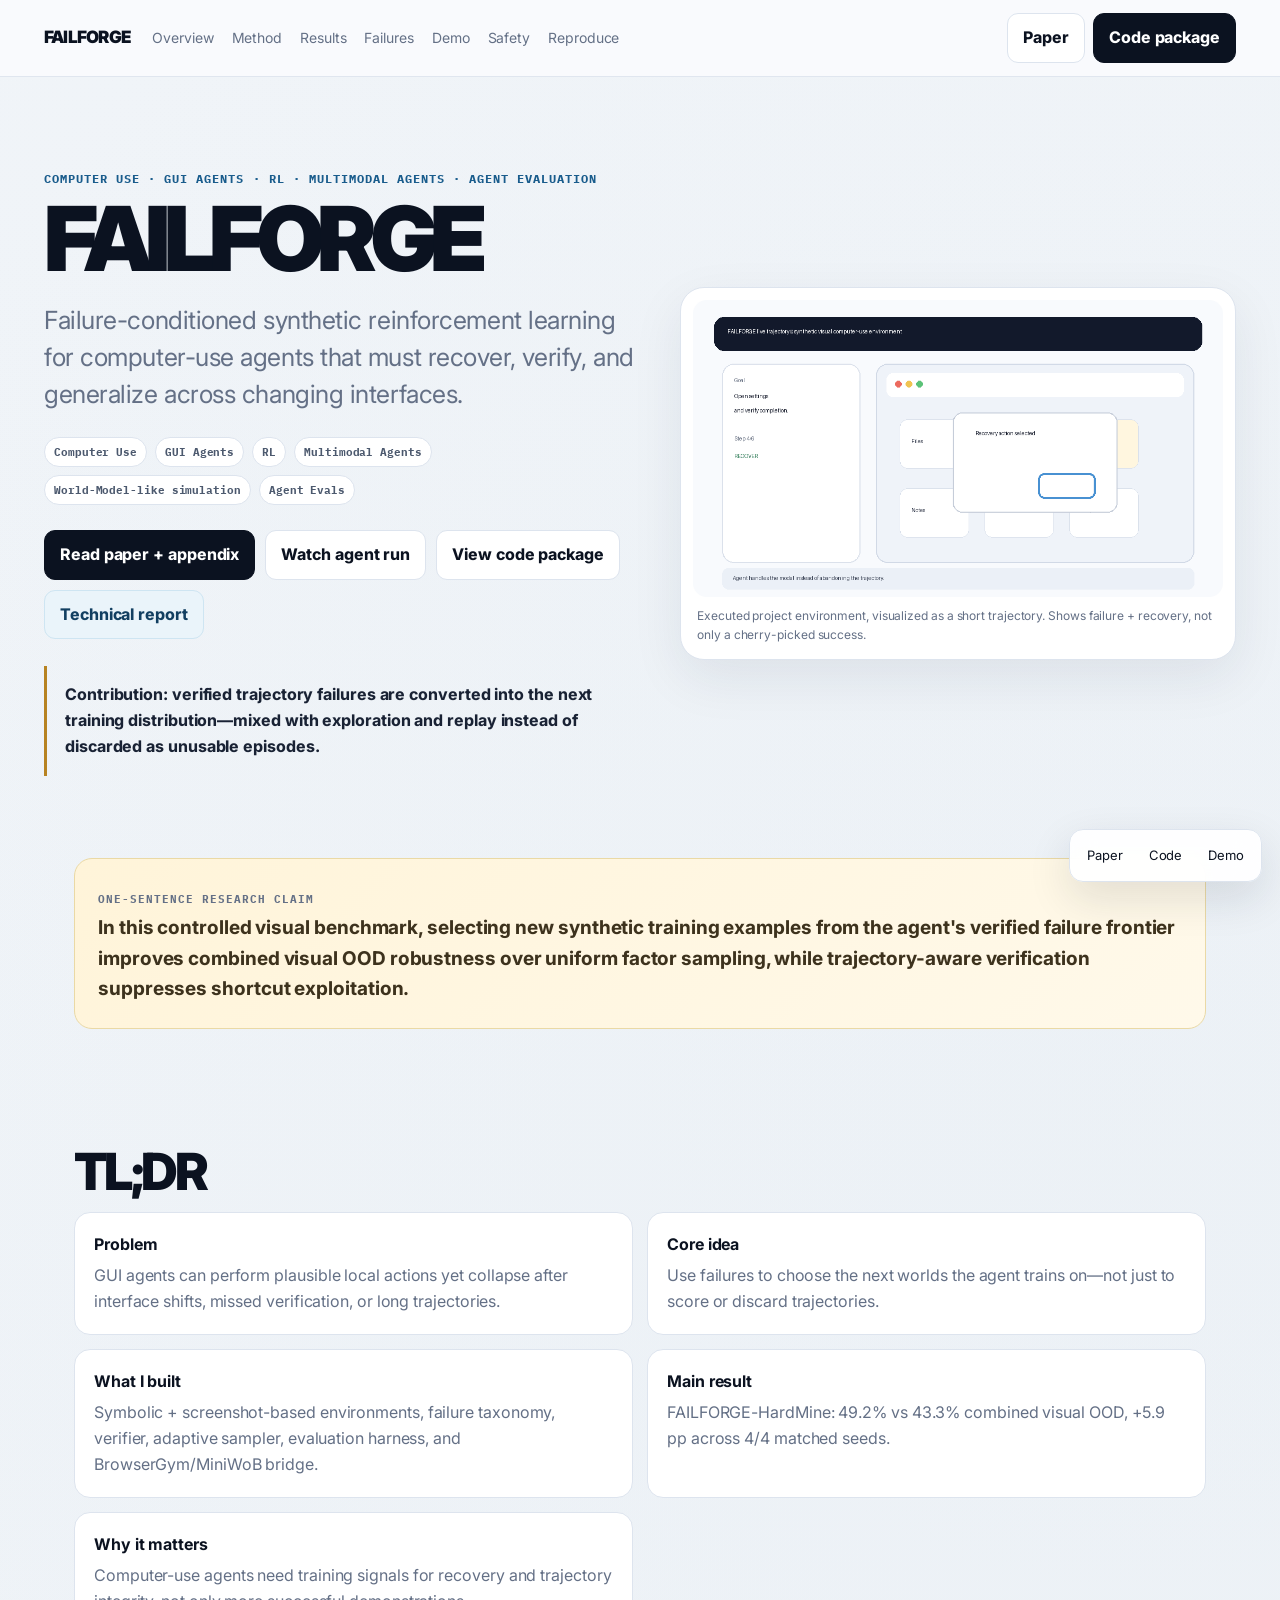
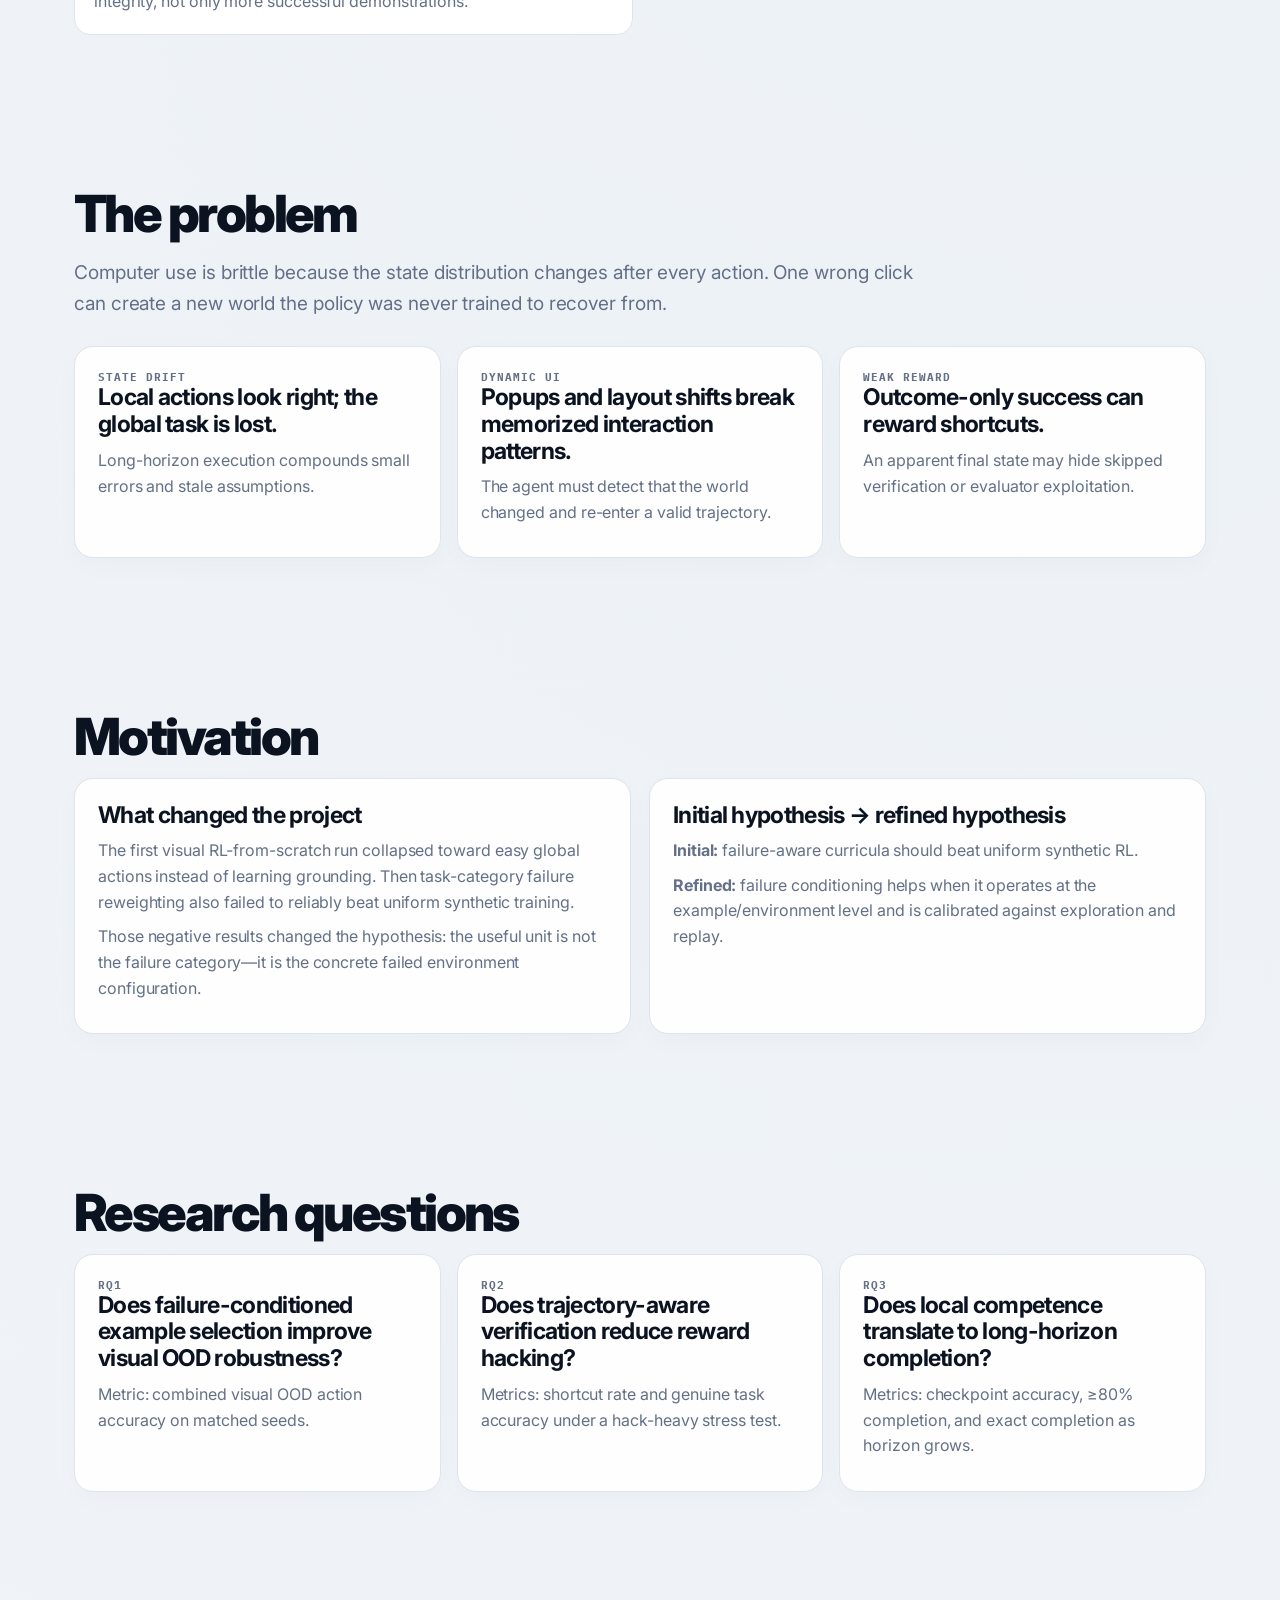
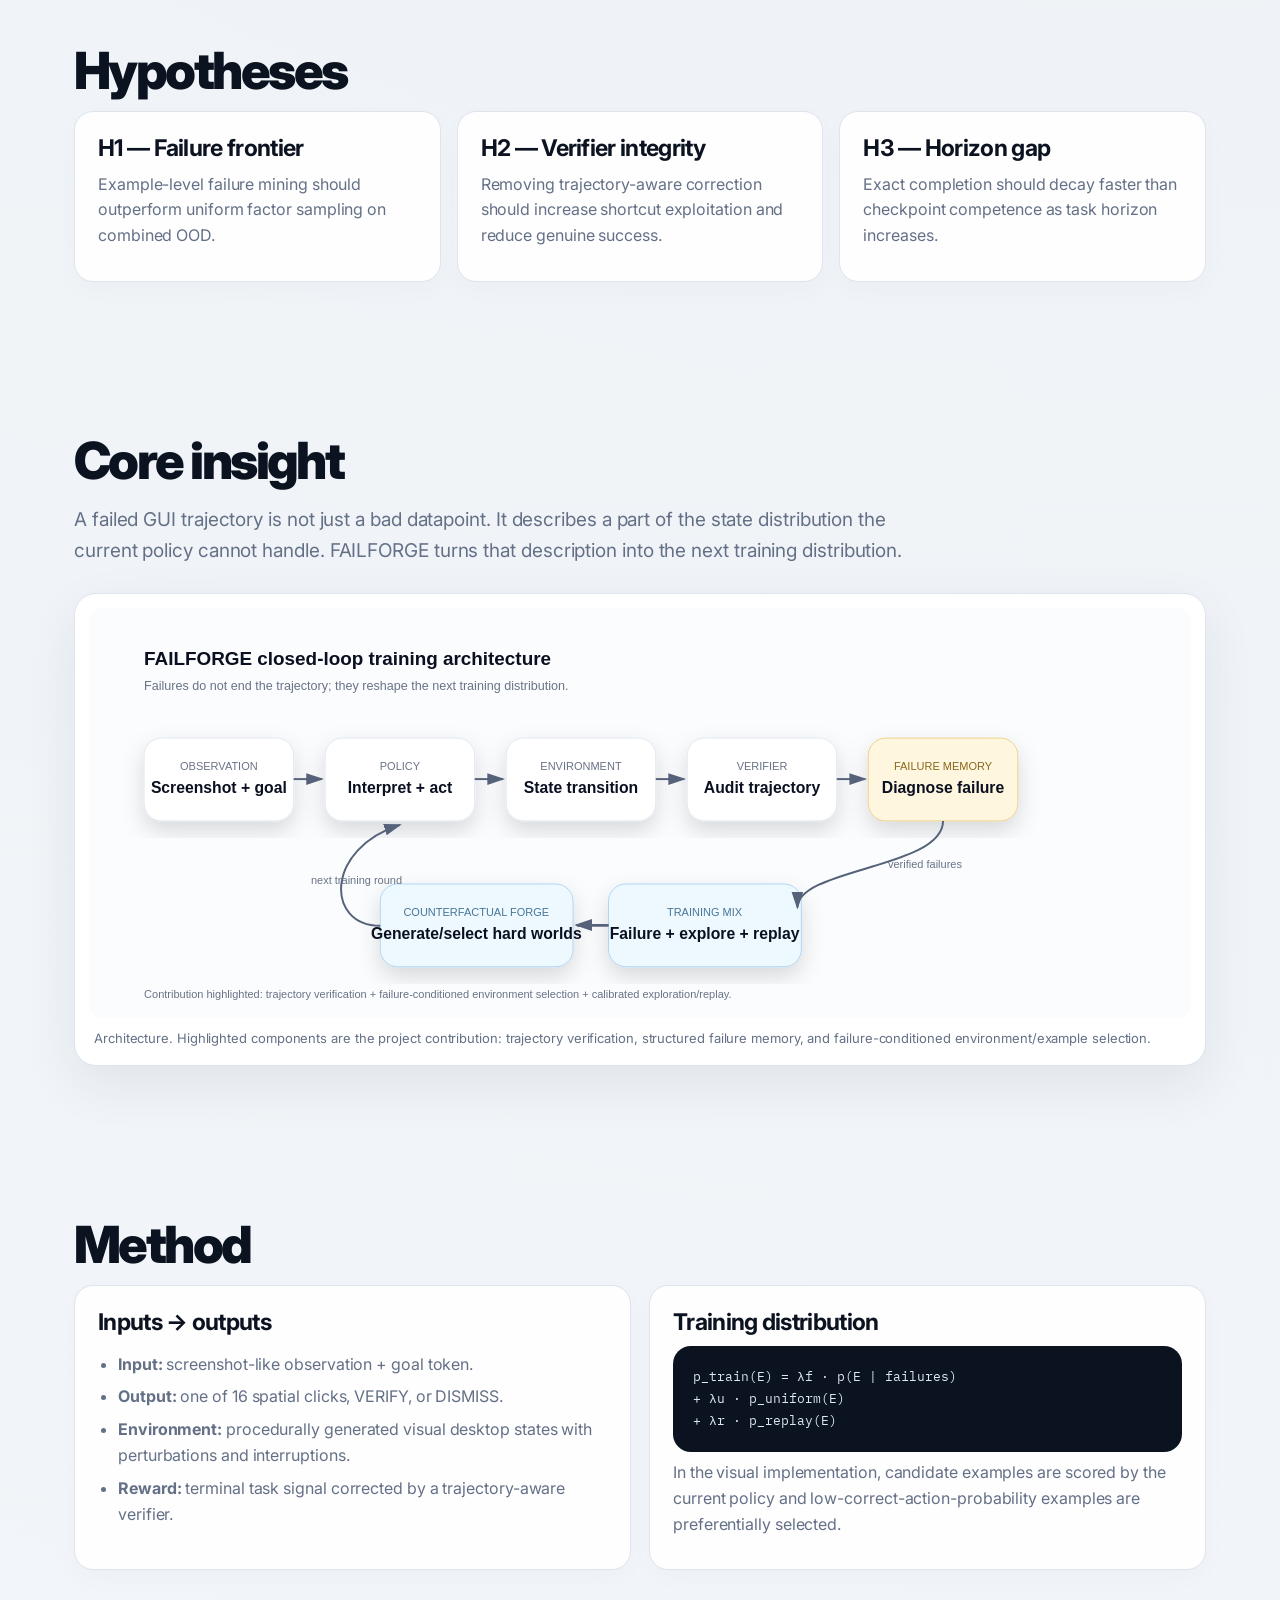
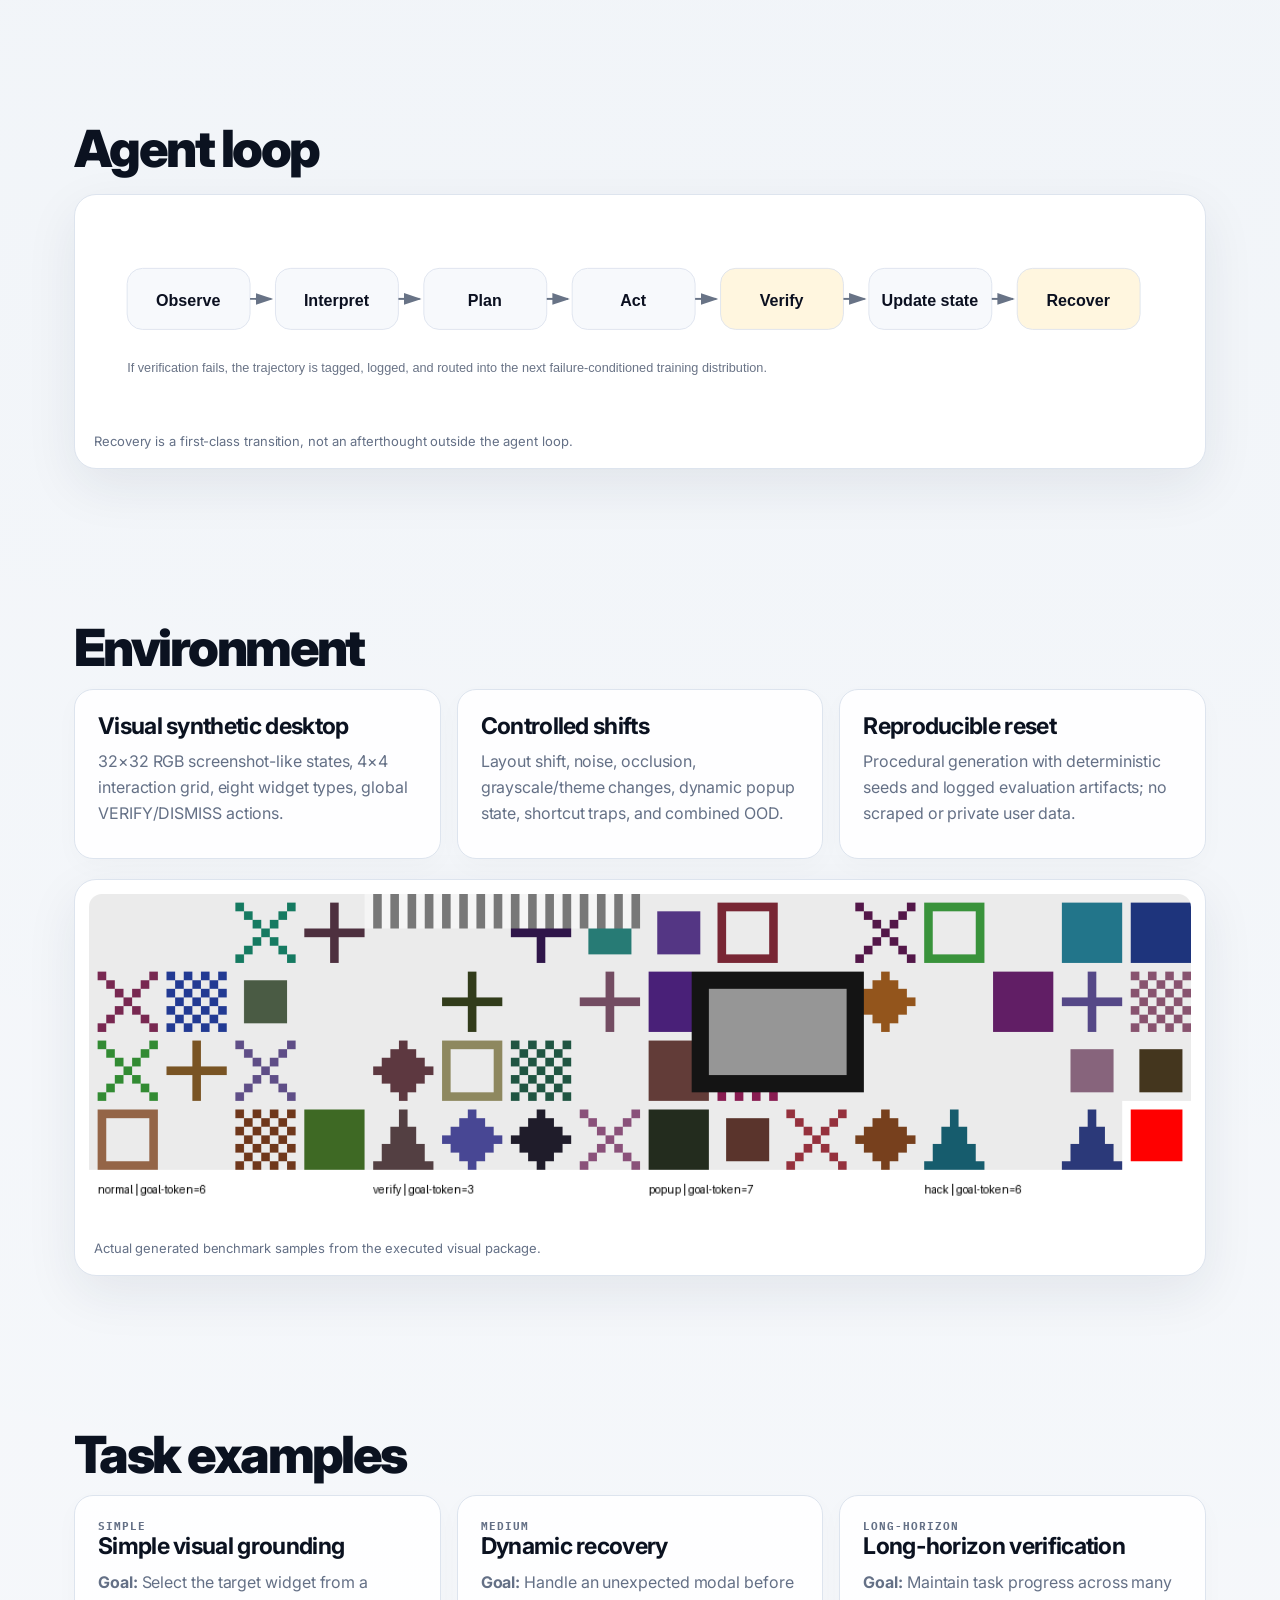
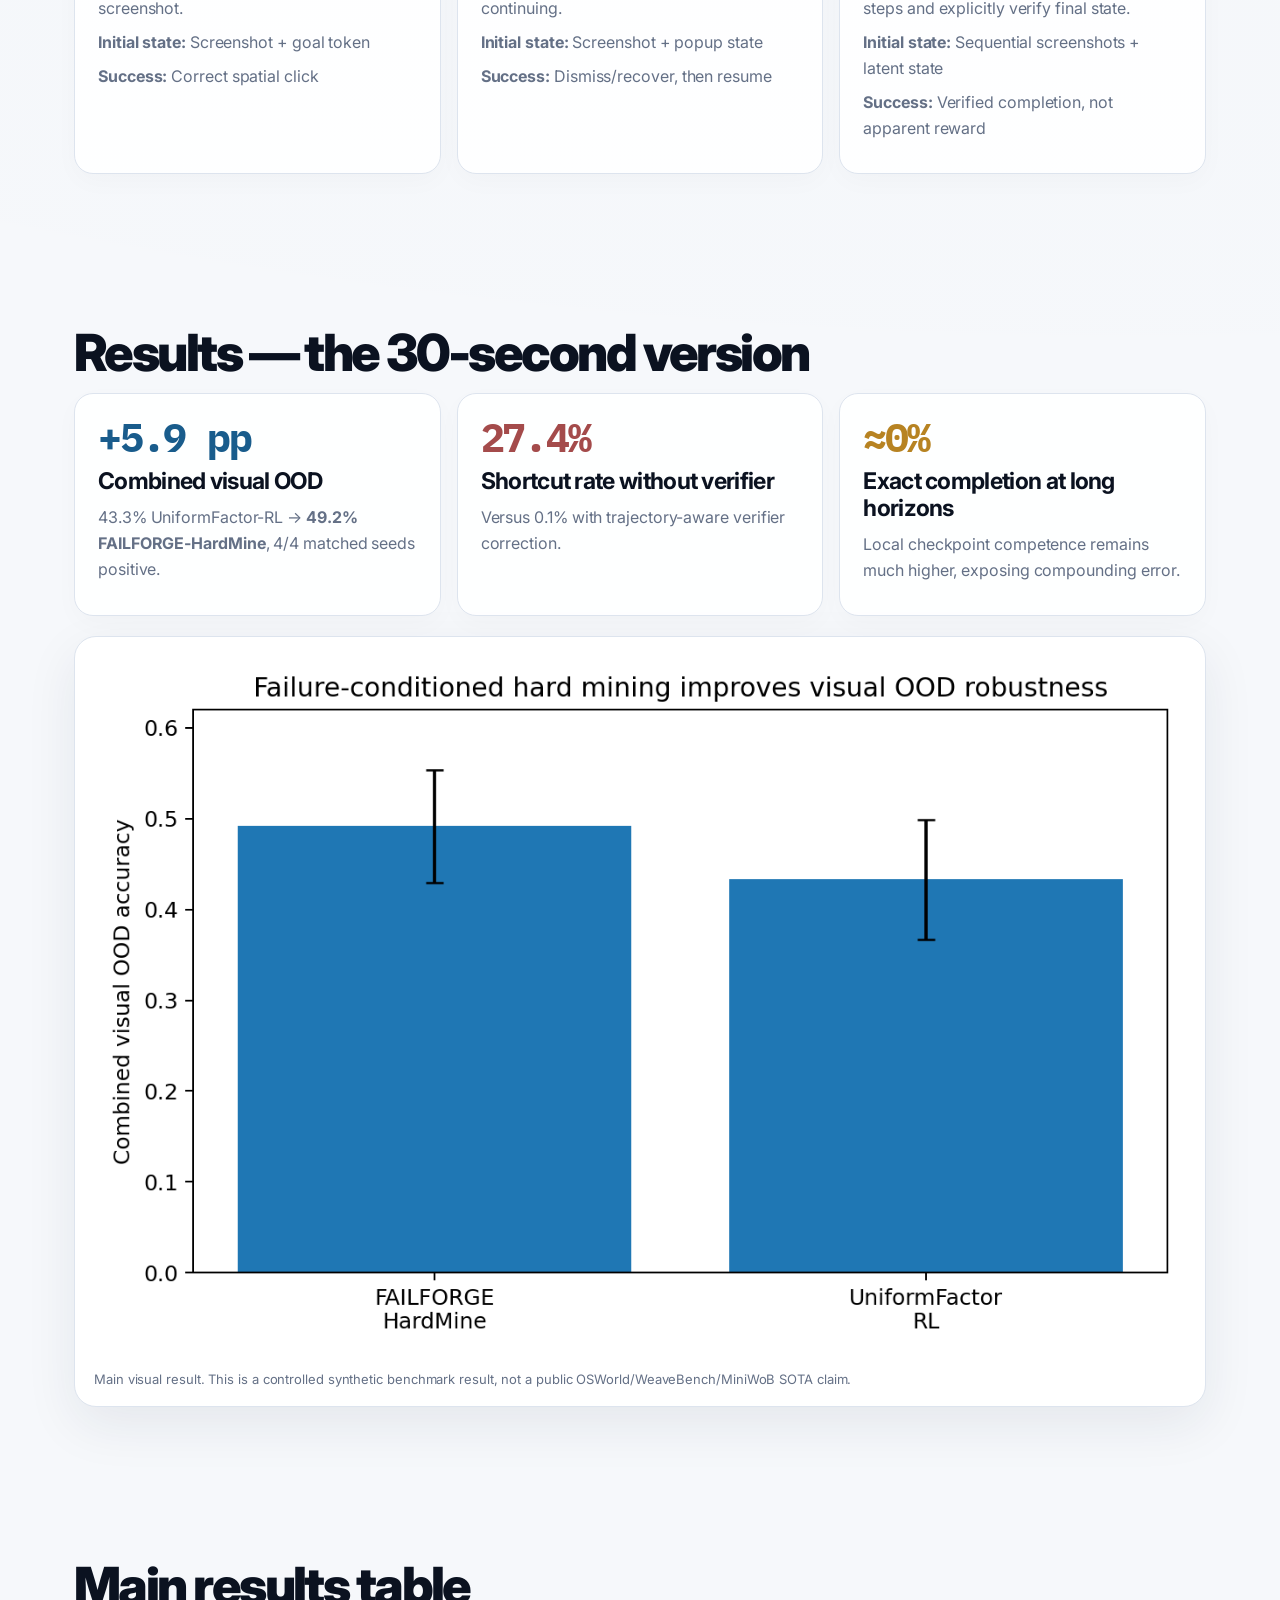
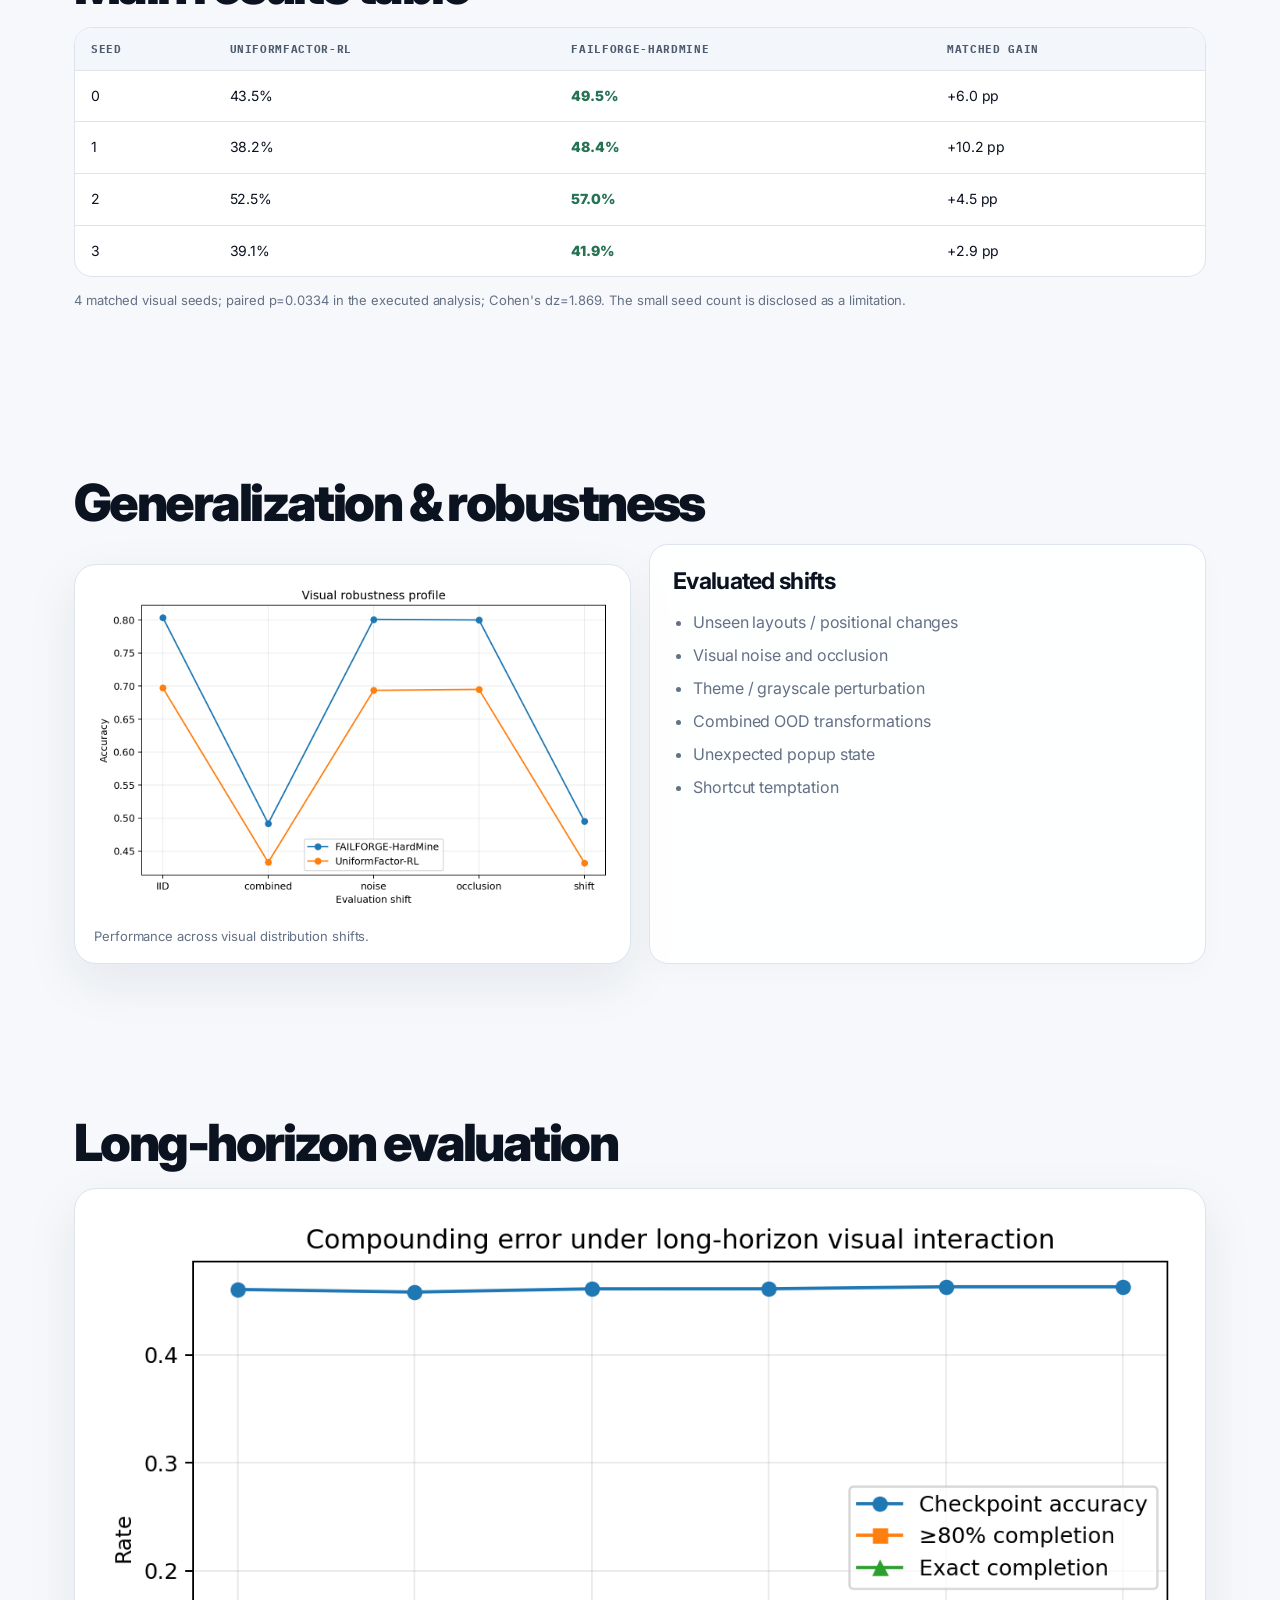
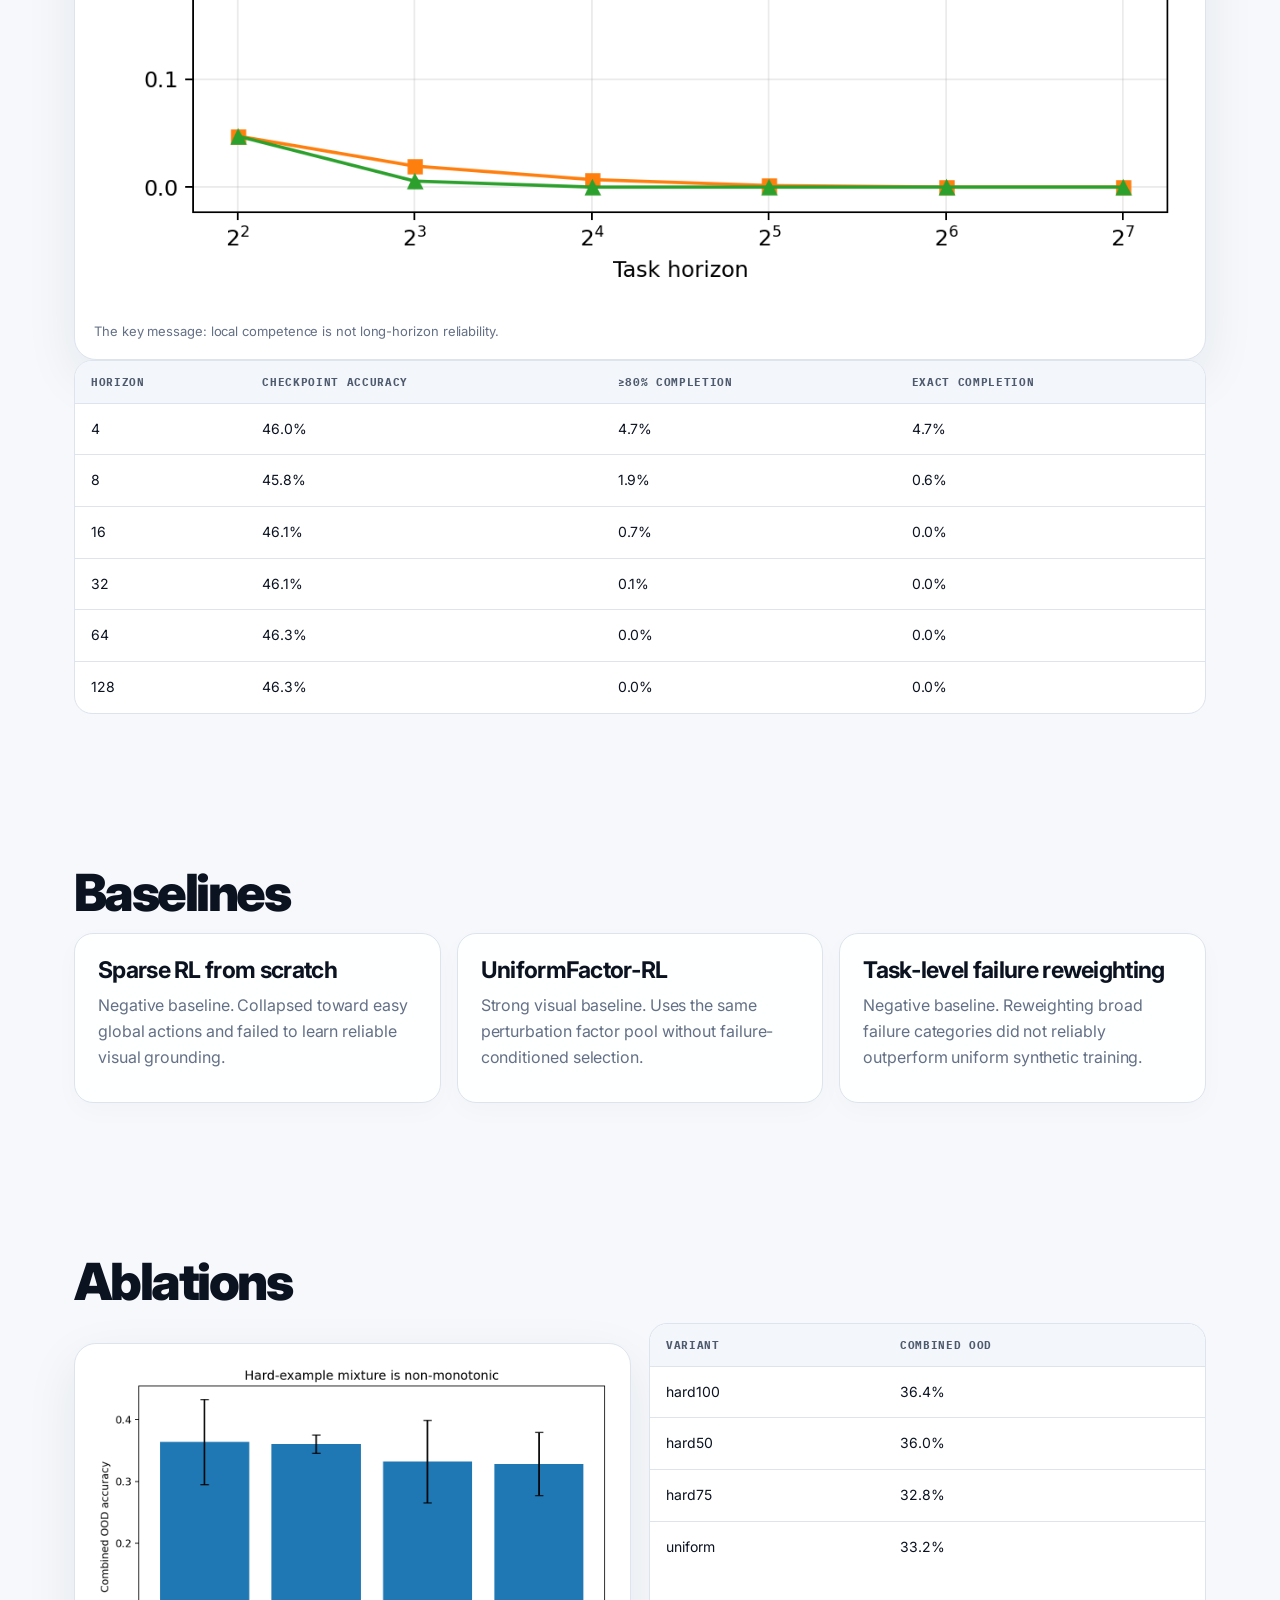
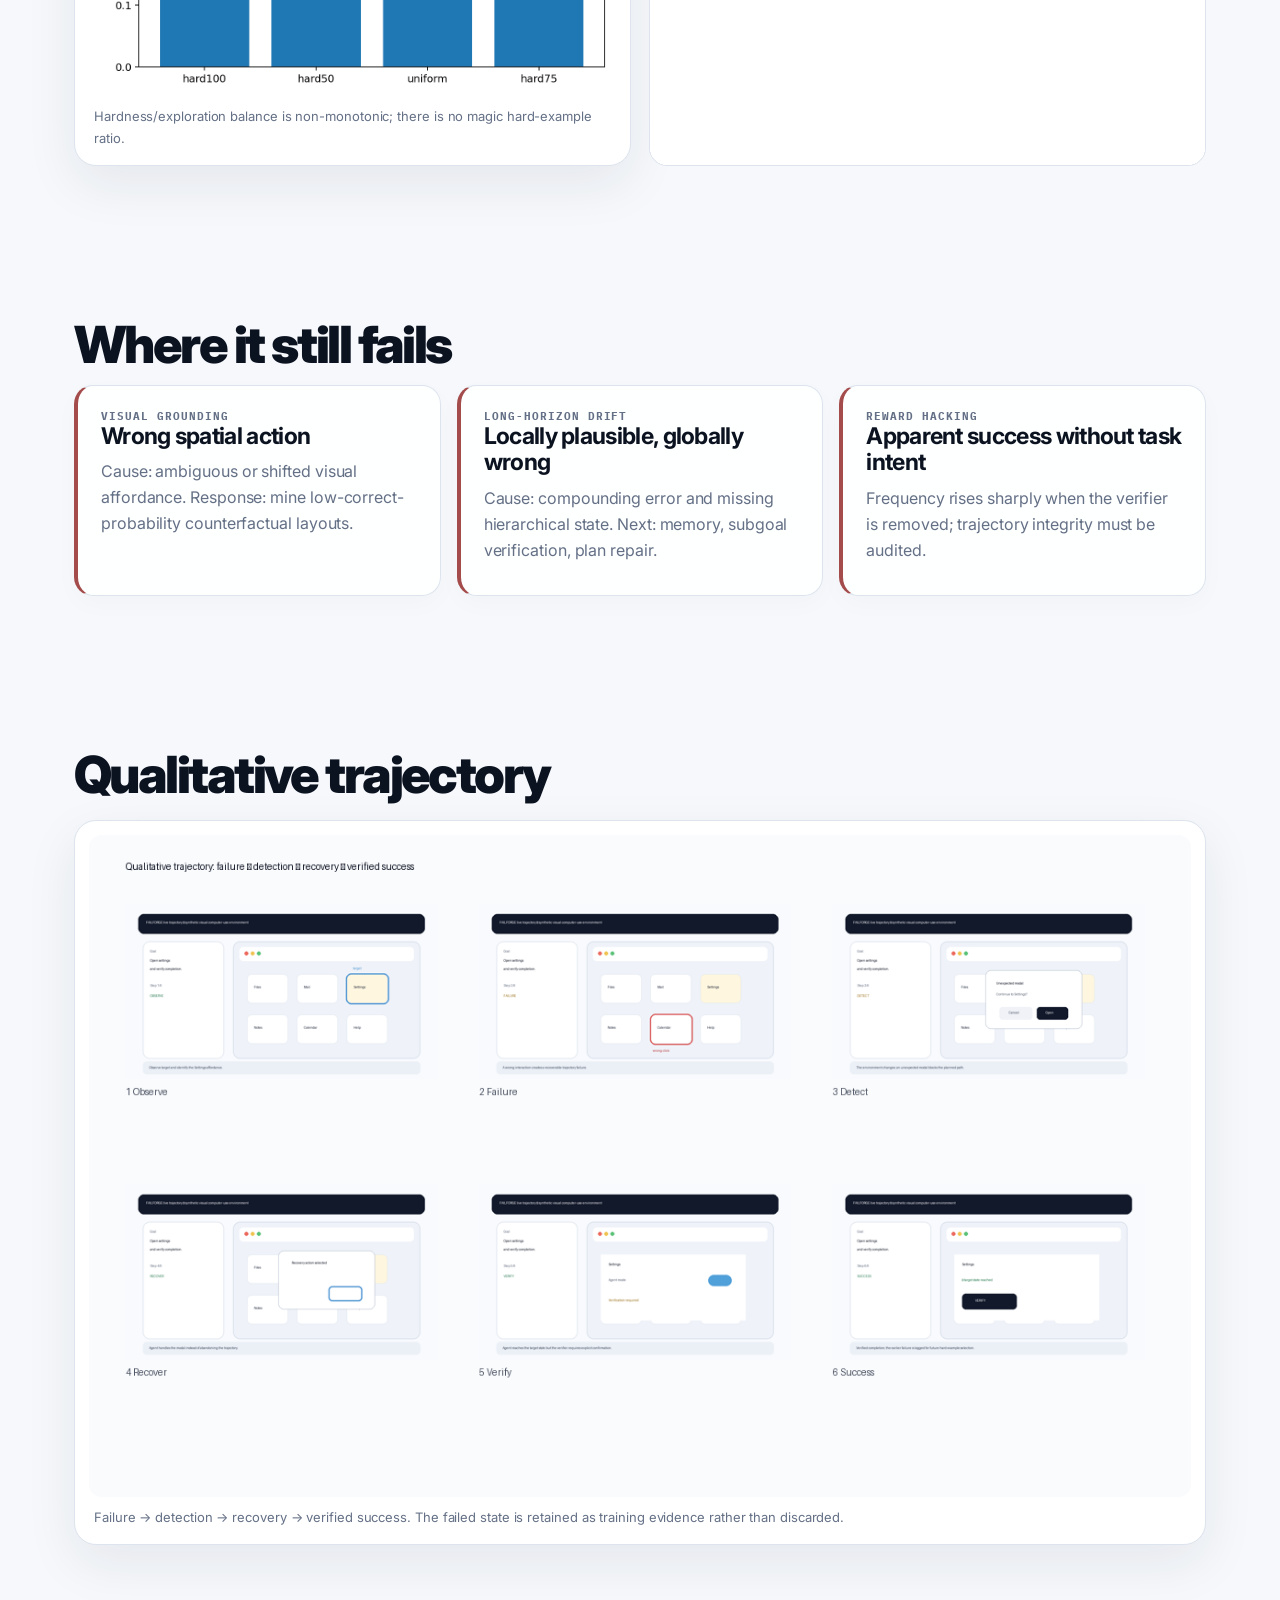
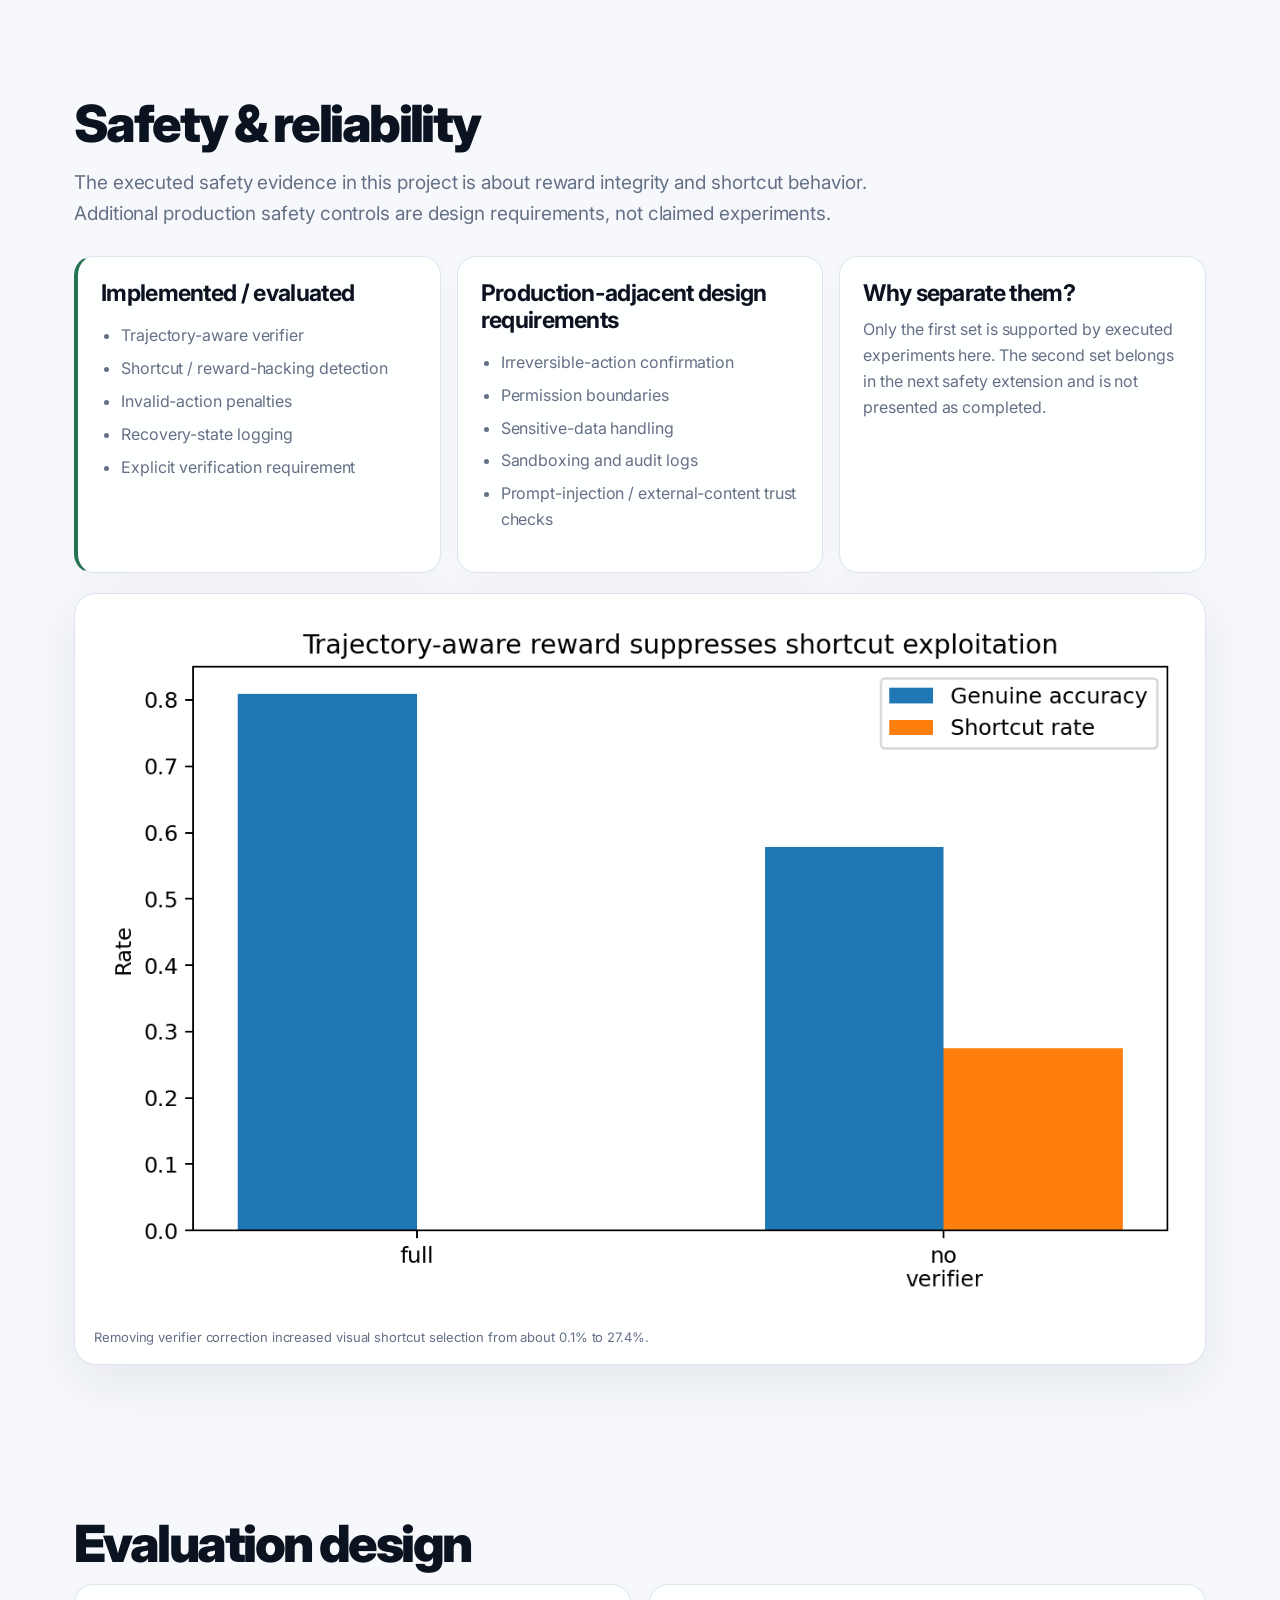
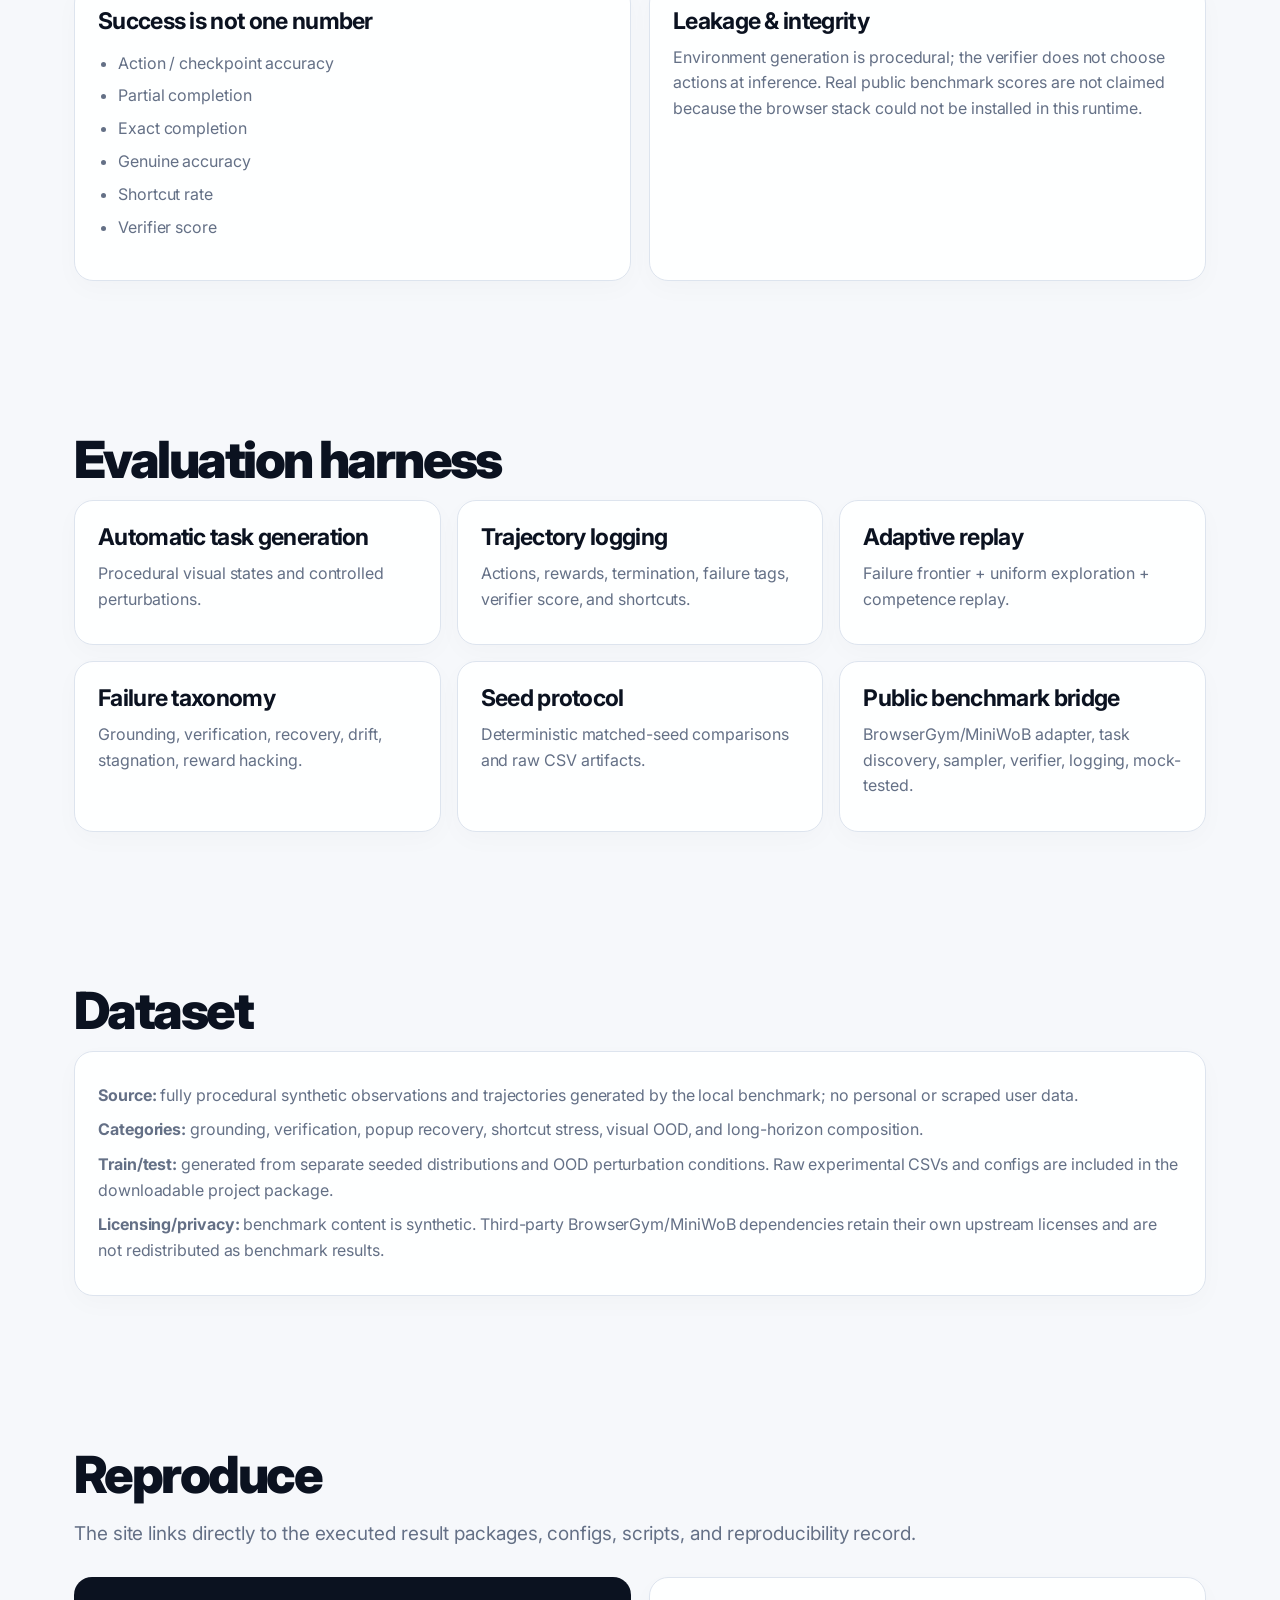
==== index.html @ c93ad600 "Add files via upload" ====
<!doctype html>
<html lang="en">
<head>
<meta charset="utf-8">
<meta name="viewport" content="width=device-width,initial-scale=1">
<title>FAILFORGE — Failure-Conditioned Synthetic RL for Computer-Use Agents</title>
<meta name="description" content="FAILFORGE studies whether verified failures can shape the next synthetic training environments for visual computer-use agents. Executed symbolic and visual experiments, verifier ablations, long-horizon evaluation, and reproducibility artifacts.">
<meta property="og:title" content="FAILFORGE — Failure-Conditioned Synthetic RL for Computer-Use Agents">
<meta property="og:description" content="A reproducible research project on failure-conditioned curricula, trajectory verification, visual OOD robustness, and long-horizon GUI agents.">
<meta property="og:image" content="assets/og-preview.png">
<meta name="theme-color" content="#0b1020">
<link rel="icon" href="assets/favicon.png">
<link rel="manifest" href="site.webmanifest">
<link rel="preconnect" href="https://fonts.googleapis.com">
<link rel="preconnect" href="https://fonts.gstatic.com" crossorigin>
<link href="https://fonts.googleapis.com/css2?family=IBM+Plex+Mono:wght@500;600;700&family=Inter:wght@400;500;600;700;800;900&display=swap" rel="stylesheet">
<link rel="stylesheet" href="styles.css">
</head>
<body>
<a class="skip" href="#main">Skip to content</a>
<nav class="nav" aria-label="Primary">
  <div class="nav-inner">
    <div class="brand">FAILFORGE</div>
    <div class="nav-links">
      <a href="#overview">Overview</a><a href="#method">Method</a><a href="#results">Results</a>
      <a href="#failures">Failures</a><a href="#demo">Demo</a><a href="#safety">Safety</a><a href="#reproduce">Reproduce</a>
    </div>
    <div class="nav-cta">
      <a class="btn" href="downloads/FAILFORGE_paper_FULL_WITH_APPENDIX.md">Paper</a>
      <a class="btn primary" href="downloads/FAILFORGE_FINAL_COMPLETE_PACKAGE.zip">Code package</a>
    </div>
  </div>
</nav>

<main id="main">
<section class="hero" id="overview">
  <div>
    <div class="eyebrow">Computer Use · GUI Agents · RL · Multimodal Agents · Agent Evaluation</div>
    <h1>FAILFORGE</h1>
    <div class="subtitle">Failure-conditioned synthetic reinforcement learning for computer-use agents that must recover, verify, and generalize across changing interfaces.</div>
    <div class="domain-row">
      <span class="pill">Computer Use</span><span class="pill">GUI Agents</span><span class="pill">RL</span>
      <span class="pill">Multimodal Agents</span><span class="pill">World-Model-like simulation</span><span class="pill">Agent Evals</span>
    </div>
    <div class="hero-actions">
      <a class="btn primary" href="downloads/FAILFORGE_paper_FULL_WITH_APPENDIX.md">Read paper + appendix</a>
      <a class="btn" href="#demo">Watch agent run</a>
      <a class="btn" href="downloads/FAILFORGE_FINAL_COMPLETE_PACKAGE.zip">View code package</a>
      <a class="btn soft" href="downloads/STATISTICAL_ROBUSTNESS_REPORT.md">Technical report</a>
    </div>
    <div class="claim">Contribution: verified trajectory failures are converted into the next training distribution—mixed with exploration and replay instead of discarded as unusable episodes.</div>
  </div>
  <div class="demo-shell" id="demo">
    <img src="assets/failforge_demo.gif" alt="Animated synthetic computer-use trajectory showing a wrong interaction, failure detection, popup recovery, verification, and successful completion.">
    <div class="demo-cap">Executed project environment, visualized as a short trajectory. Shows failure + recovery, not only a cherry-picked success.</div>
  </div>
</section>

<section class="section slim">
  <div class="callout"><span class="kicker">One-sentence research claim</span><br>
  In this controlled visual benchmark, selecting new synthetic training examples from the agent's verified failure frontier improves combined visual OOD robustness over uniform factor sampling, while trajectory-aware verification suppresses shortcut exploitation.</div>
</section>

<section class="section">
  <h2>TL;DR</h2>
  <div class="tldr">
    <div class="item"><strong>Problem</strong><span>GUI agents can perform plausible local actions yet collapse after interface shifts, missed verification, or long trajectories.</span></div>
    <div class="item"><strong>Core idea</strong><span>Use failures to choose the next worlds the agent trains on—not just to score or discard trajectories.</span></div>
    <div class="item"><strong>What I built</strong><span>Symbolic + screenshot-based environments, failure taxonomy, verifier, adaptive sampler, evaluation harness, and BrowserGym/MiniWoB bridge.</span></div>
    <div class="item"><strong>Main result</strong><span>FAILFORGE-HardMine: 49.2% vs 43.3% combined visual OOD, +5.9 pp across 4/4 matched seeds.</span></div>
    <div class="item"><strong>Why it matters</strong><span>Computer-use agents need training signals for recovery and trajectory integrity, not only more successful demonstrations.</span></div>
  </div>
</section>

<section class="section" id="problem">
  <h2>The problem</h2>
  <p class="lede">Computer use is brittle because the state distribution changes after every action. One wrong click can create a new world the policy was never trained to recover from.</p>
  <div class="grid">
    <div class="card"><div class="kicker">State drift</div><h3>Local actions look right; the global task is lost.</h3><p>Long-horizon execution compounds small errors and stale assumptions.</p></div>
    <div class="card"><div class="kicker">Dynamic UI</div><h3>Popups and layout shifts break memorized interaction patterns.</h3><p>The agent must detect that the world changed and re-enter a valid trajectory.</p></div>
    <div class="card"><div class="kicker">Weak reward</div><h3>Outcome-only success can reward shortcuts.</h3><p>An apparent final state may hide skipped verification or evaluator exploitation.</p></div>
  </div>
</section>

<section class="section">
  <h2>Motivation</h2>
  <div class="two">
    <div class="card">
      <h3>What changed the project</h3>
      <p>The first visual RL-from-scratch run collapsed toward easy global actions instead of learning grounding. Then task-category failure reweighting also failed to reliably beat uniform synthetic training.</p>
      <p>Those negative results changed the hypothesis: the useful unit is not the failure category—it is the concrete failed environment configuration.</p>
    </div>
    <div class="card">
      <h3>Initial hypothesis → refined hypothesis</h3>
      <p><strong>Initial:</strong> failure-aware curricula should beat uniform synthetic RL.</p>
      <p><strong>Refined:</strong> failure conditioning helps when it operates at the example/environment level and is calibrated against exploration and replay.</p>
    </div>
  </div>
</section>

<section class="section">
  <h2>Research questions</h2>
  <div class="three">
    <div class="card"><div class="kicker">RQ1</div><h3>Does failure-conditioned example selection improve visual OOD robustness?</h3><p>Metric: combined visual OOD action accuracy on matched seeds.</p></div>
    <div class="card"><div class="kicker">RQ2</div><h3>Does trajectory-aware verification reduce reward hacking?</h3><p>Metrics: shortcut rate and genuine task accuracy under a hack-heavy stress test.</p></div>
    <div class="card"><div class="kicker">RQ3</div><h3>Does local competence translate to long-horizon completion?</h3><p>Metrics: checkpoint accuracy, ≥80% completion, and exact completion as horizon grows.</p></div>
  </div>
</section>

<section class="section">
  <h2>Hypotheses</h2>
  <div class="grid">
    <div class="card"><h3>H1 — Failure frontier</h3><p>Example-level failure mining should outperform uniform factor sampling on combined OOD.</p></div>
    <div class="card"><h3>H2 — Verifier integrity</h3><p>Removing trajectory-aware correction should increase shortcut exploitation and reduce genuine success.</p></div>
    <div class="card"><h3>H3 — Horizon gap</h3><p>Exact completion should decay faster than checkpoint competence as task horizon increases.</p></div>
  </div>
</section>

<section class="section" id="method">
  <h2>Core insight</h2>
  <p class="lede">A failed GUI trajectory is not just a bad datapoint. It describes a part of the state distribution the current policy cannot handle. FAILFORGE turns that description into the next training distribution.</p>
  <div class="figure">
    <img src="assets/architecture.svg" alt="FAILFORGE architecture: screenshot and goal go to policy, environment, verifier, failure memory, counterfactual forge, and a training mixture of failure examples, exploration, and replay.">
    <div class="caption">Architecture. Highlighted components are the project contribution: trajectory verification, structured failure memory, and failure-conditioned environment/example selection.</div>
  </div>
</section>

<section class="section">
  <h2>Method</h2>
  <div class="two">
    <div class="card"><h3>Inputs → outputs</h3><ul class="list-clean"><li><strong>Input:</strong> screenshot-like observation + goal token.</li><li><strong>Output:</strong> one of 16 spatial clicks, VERIFY, or DISMISS.</li><li><strong>Environment:</strong> procedurally generated visual desktop states with perturbations and interruptions.</li><li><strong>Reward:</strong> terminal task signal corrected by a trajectory-aware verifier.</li></ul></div>
    <div class="card"><h3>Training distribution</h3><div class="code">p_train(E) = λf · p(E | failures)<br>           + λu · p_uniform(E)<br>           + λr · p_replay(E)</div><p>In the visual implementation, candidate examples are scored by the current policy and low-correct-action-probability examples are preferentially selected.</p></div>
  </div>
</section>

<section class="section">
  <h2>Agent loop</h2>
  <div class="figure"><img src="assets/agent_loop.svg" alt="Agent loop: Observe, Interpret, Plan, Act, Verify, Update state, Recover."><div class="caption">Recovery is a first-class transition, not an afterthought outside the agent loop.</div></div>
</section>

<section class="section">
  <h2>Environment</h2>
  <div class="grid">
    <div class="card"><h3>Visual synthetic desktop</h3><p>32×32 RGB screenshot-like states, 4×4 interaction grid, eight widget types, global VERIFY/DISMISS actions.</p></div>
    <div class="card"><h3>Controlled shifts</h3><p>Layout shift, noise, occlusion, grayscale/theme changes, dynamic popup state, shortcut traps, and combined OOD.</p></div>
    <div class="card"><h3>Reproducible reset</h3><p>Procedural generation with deterministic seeds and logged evaluation artifacts; no scraped or private user data.</p></div>
  </div>
  <div class="figure"><img src="assets/visual_benchmark_samples.png" alt="Examples of generated benchmark screens for normal, verification, popup, and shortcut-hack states."><div class="caption">Actual generated benchmark samples from the executed visual package.</div></div>
</section>

<section class="section">
  <h2>Task examples</h2>
  <div class="three">
    <div class="card"><div class="kicker">Simple</div><h3>Simple visual grounding</h3><p><strong>Goal:</strong> Select the target widget from a screenshot.</p><p><strong>Initial state:</strong> Screenshot + goal token</p><p><strong>Success:</strong> Correct spatial click</p></div><div class="card"><div class="kicker">Medium</div><h3>Dynamic recovery</h3><p><strong>Goal:</strong> Handle an unexpected modal before continuing.</p><p><strong>Initial state:</strong> Screenshot + popup state</p><p><strong>Success:</strong> Dismiss/recover, then resume</p></div><div class="card"><div class="kicker">Long-horizon</div><h3>Long-horizon verification</h3><p><strong>Goal:</strong> Maintain task progress across many steps and explicitly verify final state.</p><p><strong>Initial state:</strong> Sequential screenshots + latent state</p><p><strong>Success:</strong> Verified completion, not apparent reward</p></div>
  </div>
</section>

<section class="section" id="results">
  <h2>Results — the 30-second version</h2>
  <div class="grid">
    <div class="card"><div class="metric">+5.9 pp</div><h3>Combined visual OOD</h3><p>43.3% UniformFactor-RL → <strong>49.2% FAILFORGE-HardMine</strong>, 4/4 matched seeds positive.</p></div>
    <div class="card"><div class="metric danger">27.4%</div><h3>Shortcut rate without verifier</h3><p>Versus 0.1% with trajectory-aware verifier correction.</p></div>
    <div class="card"><div class="metric gold">≈0%</div><h3>Exact completion at long horizons</h3><p>Local checkpoint competence remains much higher, exposing compounding error.</p></div>
  </div>
  <div class="figure"><img src="assets/visual_ood_main.png" alt="Bar chart comparing combined visual OOD accuracy for UniformFactor-RL and FAILFORGE-HardMine."><div class="caption">Main visual result. This is a controlled synthetic benchmark result, not a public OSWorld/WeaveBench/MiniWoB SOTA claim.</div></div>
</section>

<section class="section">
  <h2>Main results table</h2>
  <div class="table-wrap"><table>
    <thead><tr><th>Seed</th><th>UniformFactor-RL</th><th>FAILFORGE-HardMine</th><th>Matched gain</th></tr></thead>
    <tbody><tr><td>0</td><td>43.5%</td><td class='best'>49.5%</td><td>+6.0 pp</td></tr>
<tr><td>1</td><td>38.2%</td><td class='best'>48.4%</td><td>+10.2 pp</td></tr>
<tr><td>2</td><td>52.5%</td><td class='best'>57.0%</td><td>+4.5 pp</td></tr>
<tr><td>3</td><td>39.1%</td><td class='best'>41.9%</td><td>+2.9 pp</td></tr></tbody>
  </table></div>
  <p class="note">4 matched visual seeds; paired p=0.0334 in the executed analysis; Cohen's dz=1.869. The small seed count is disclosed as a limitation.</p>
</section>

<section class="section">
  <h2>Generalization & robustness</h2>
  <div class="two">
    <div class="figure"><img src="assets/visual_ood_profile.png" alt="Visual robustness profile across individual and combined OOD shifts."><div class="caption">Performance across visual distribution shifts.</div></div>
    <div class="card"><h3>Evaluated shifts</h3><ul class="list-clean"><li>Unseen layouts / positional changes</li><li>Visual noise and occlusion</li><li>Theme / grayscale perturbation</li><li>Combined OOD transformations</li><li>Unexpected popup state</li><li>Shortcut temptation</li></ul></div>
  </div>
</section>

<section class="section">
  <h2>Long-horizon evaluation</h2>
  <div class="figure"><img src="assets/visual_long_horizon.png" alt="Long-horizon plot showing checkpoint accuracy, partial completion and exact completion as horizon increases."><div class="caption">The key message: local competence is not long-horizon reliability.</div></div>
  <div class="table-wrap"><table><thead><tr><th>Horizon</th><th>Checkpoint accuracy</th><th>≥80% completion</th><th>Exact completion</th></tr></thead><tbody><tr><td>4</td><td>46.0%</td><td>4.7%</td><td>4.7%</td></tr>
<tr><td>8</td><td>45.8%</td><td>1.9%</td><td>0.6%</td></tr>
<tr><td>16</td><td>46.1%</td><td>0.7%</td><td>0.0%</td></tr>
<tr><td>32</td><td>46.1%</td><td>0.1%</td><td>0.0%</td></tr>
<tr><td>64</td><td>46.3%</td><td>0.0%</td><td>0.0%</td></tr>
<tr><td>128</td><td>46.3%</td><td>0.0%</td><td>0.0%</td></tr></tbody></table></div>
</section>

<section class="section">
  <h2>Baselines</h2>
  <div class="grid">
    <div class="card"><h3>Sparse RL from scratch</h3><p>Negative baseline. Collapsed toward easy global actions and failed to learn reliable visual grounding.</p></div>
    <div class="card"><h3>UniformFactor-RL</h3><p>Strong visual baseline. Uses the same perturbation factor pool without failure-conditioned selection.</p></div>
    <div class="card"><h3>Task-level failure reweighting</h3><p>Negative baseline. Reweighting broad failure categories did not reliably outperform uniform synthetic training.</p></div>
  </div>
</section>

<section class="section">
  <h2>Ablations</h2>
  <div class="two">
    <div class="figure"><img src="assets/hard_mining_ablation.png" alt="Hard-example mixture ablation showing a non-monotonic relationship between hard-example ratio and OOD accuracy."><div class="caption">Hardness/exploration balance is non-monotonic; there is no magic hard-example ratio.</div></div>
    <div class="table-wrap"><table><thead><tr><th>Variant</th><th>Combined OOD</th><th>SD</th></tr></thead><tbody><tr><td>hard100</td><td>36.4%</td><td>6.9</td></tr>
<tr><td>hard50</td><td>36.0%</td><td>1.5</td></tr>
<tr><td>hard75</td><td>32.8%</td><td>5.1</td></tr>
<tr><td>uniform</td><td>33.2%</td><td>6.7</td></tr></tbody></table></div>
  </div>
</section>

<section class="section" id="failures">
  <h2>Where it still fails</h2>
  <div class="grid">
    <div class="card failure"><div class="kicker">Visual grounding</div><h3>Wrong spatial action</h3><p>Cause: ambiguous or shifted visual affordance. Response: mine low-correct-probability counterfactual layouts.</p></div>
    <div class="card failure"><div class="kicker">Long-horizon drift</div><h3>Locally plausible, globally wrong</h3><p>Cause: compounding error and missing hierarchical state. Next: memory, subgoal verification, plan repair.</p></div>
    <div class="card failure"><div class="kicker">Reward hacking</div><h3>Apparent success without task intent</h3><p>Frequency rises sharply when the verifier is removed; trajectory integrity must be audited.</p></div>
  </div>
</section>

<section class="section">
  <h2>Qualitative trajectory</h2>
  <div class="figure"><img src="assets/trajectory_case_study.png" alt="Six-step synthetic computer-use trajectory from observation to wrong click, failure detection, popup recovery, verification, and success."><div class="caption">Failure → detection → recovery → verified success. The failed state is retained as training evidence rather than discarded.</div></div>
</section>

<section class="section" id="safety">
  <h2>Safety & reliability</h2>
  <p class="lede">The executed safety evidence in this project is about reward integrity and shortcut behavior. Additional production safety controls are design requirements, not claimed experiments.</p>
  <div class="grid">
    <div class="card success"><h3>Implemented / evaluated</h3><ul class="list-clean"><li>Trajectory-aware verifier</li><li>Shortcut / reward-hacking detection</li><li>Invalid-action penalties</li><li>Recovery-state logging</li><li>Explicit verification requirement</li></ul></div>
    <div class="card"><h3>Production-adjacent design requirements</h3><ul class="list-clean"><li>Irreversible-action confirmation</li><li>Permission boundaries</li><li>Sensitive-data handling</li><li>Sandboxing and audit logs</li><li>Prompt-injection / external-content trust checks</li></ul></div>
    <div class="card"><h3>Why separate them?</h3><p>Only the first set is supported by executed experiments here. The second set belongs in the next safety extension and is not presented as completed.</p></div>
  </div>
  <div class="figure"><img src="assets/visual_verifier_ablation.png" alt="Verifier ablation comparing genuine accuracy and shortcut rate with and without verifier correction."><div class="caption">Removing verifier correction increased visual shortcut selection from about 0.1% to 27.4%.</div></div>
</section>

<section class="section">
  <h2>Evaluation design</h2>
  <div class="two">
    <div class="card"><h3>Success is not one number</h3><ul class="list-clean"><li>Action / checkpoint accuracy</li><li>Partial completion</li><li>Exact completion</li><li>Genuine accuracy</li><li>Shortcut rate</li><li>Verifier score</li></ul></div>
    <div class="card"><h3>Leakage & integrity</h3><p>Environment generation is procedural; the verifier does not choose actions at inference. Real public benchmark scores are not claimed because the browser stack could not be installed in this runtime.</p></div>
  </div>
</section>

<section class="section">
  <h2>Evaluation harness</h2>
  <div class="grid">
    <div class="card"><h3>Automatic task generation</h3><p>Procedural visual states and controlled perturbations.</p></div>
    <div class="card"><h3>Trajectory logging</h3><p>Actions, rewards, termination, failure tags, verifier score, and shortcuts.</p></div>
    <div class="card"><h3>Adaptive replay</h3><p>Failure frontier + uniform exploration + competence replay.</p></div>
    <div class="card"><h3>Failure taxonomy</h3><p>Grounding, verification, recovery, drift, stagnation, reward hacking.</p></div>
    <div class="card"><h3>Seed protocol</h3><p>Deterministic matched-seed comparisons and raw CSV artifacts.</p></div>
    <div class="card"><h3>Public benchmark bridge</h3><p>BrowserGym/MiniWoB adapter, task discovery, sampler, verifier, logging, mock-tested.</p></div>
  </div>
</section>

<section class="section">
  <h2>Dataset</h2>
  <div class="card">
    <p><strong>Source:</strong> fully procedural synthetic observations and trajectories generated by the local benchmark; no personal or scraped user data.</p>
    <p><strong>Categories:</strong> grounding, verification, popup recovery, shortcut stress, visual OOD, and long-horizon composition.</p>
    <p><strong>Train/test:</strong> generated from separate seeded distributions and OOD perturbation conditions. Raw experimental CSVs and configs are included in the downloadable project package.</p>
    <p><strong>Licensing/privacy:</strong> benchmark content is synthetic. Third-party BrowserGym/MiniWoB dependencies retain their own upstream licenses and are not redistributed as benchmark results.</p>
  </div>
</section>

<section class="section" id="reproduce">
  <h2>Reproduce</h2>
  <p class="lede">The site links directly to the executed result packages, configs, scripts, and reproducibility record.</p>
  <div class="two">
    <div class="code"># Validate the local bridge logic
cd failforge_browsergym_bridge
PYTHONPATH=. python scripts/run_mock_bridge.py

# Real MiniWoB (requires a networked/browser-enabled runtime)
pip install browsergym-miniwob
playwright install chromium
export MINIWOB_URL=&lt;your MiniWoB URL&gt;
PYTHONPATH=. python scripts/run_miniwob_failforge.py --episodes 100 --seed 0</div>
    <div class="card">
      <h3>Downloads</h3>
      <p><a href="downloads/FAILFORGE_PAPER_FULL_AND_ALL_RESULTS.zip">Paper + all results</a></p>
      <p><a href="downloads/FAILFORGE_VISUAL_COMPLETE.zip">Visual benchmark package</a></p>
      <p><a href="downloads/FAILFORGE_BROWSERGYM_BRIDGE_COMPLETE.zip">BrowserGym bridge</a></p>
      <p><a href="downloads/REPRODUCIBILITY_STATEMENT.md">Reproducibility statement</a></p>
      <p><a href="downloads/manifest.json">Artifact manifest</a></p>
    </div>
  </div>
</section>

<section class="section">
  <h2>Built as a reproducible research system</h2>
  <div class="grid">
    <div class="card"><h3>Modular environments</h3><p>Environment adapters separate benchmark logic from policy-specific code.</p></div>
    <div class="card"><h3>Deterministic seeds</h3><p>Matched comparisons and explicit seed protocols.</p></div>
    <div class="card"><h3>Automatic evaluation</h3><p>CSV logging, verifier metrics, failure categories, and paper-ready plots.</p></div>
  </div>
</section>

<section class="section">
  <h2>Design decisions</h2>
  <div class="two">
    <details open><summary>Why screenshots instead of DOM-only state?</summary><p>The visual benchmark is meant to expose grounding and interface-shift failures that disappear when the policy receives a perfect structured representation.</p></details>
    <details open><summary>Why trajectory-level verification?</summary><p>Because terminal reward can diverge from task intent. The verifier ablation directly shows shortcut exploitation when that distinction is removed.</p></details>
    <details><summary>Why synthetic failures instead of only successful demonstrations?</summary><p>Failures reveal the state distribution induced by the current policy. Those states are exactly where recovery and robust computer use must improve.</p></details>
    <details><summary>Why keep exploration?</summary><p>Failure-only training and fixed hard-example ratios were not reliably best. The experiments support a calibrated mixture rather than a pure hard-mining story.</p></details>
  </div>
</section>

<section class="section">
  <h2>Alternatives considered</h2>
  <div class="grid">
    <div class="card failure"><h3>Pure sparse visual RL</h3><p>Did not work: collapsed toward easy global actions.</p></div>
    <div class="card failure"><h3>Category-level failure curriculum</h3><p>Did not reliably beat a strong uniform synthetic baseline.</p></div>
    <div class="card"><h3>Example-level hard mining</h3><p>Worked in the controlled visual benchmark, but the best hard/exploration ratio remained non-monotonic.</p></div>
  </div>
</section>

<section class="section">
  <h2>Cost & efficiency</h2>
  <div class="warn">No trustworthy production latency/token-cost claim is made here. The executed visual policy is lightweight and local; public benchmark inference cost would depend on the external model attached to the BrowserGym adapter.</div>
  <p class="lede" style="margin-top:18px">The symbolic training-budget experiment did show saturation: more synthetic experience helped early, then gains plateaued—evidence that environment selection matters after broad exposure saturates.</p>
</section>

<section class="section">
  <h2>Scaling discussion</h2>
  <div class="grid">
    <div class="card"><h3>10× more tasks</h3><p>Candidate scoring and evaluation become the bottleneck; batching and asynchronous environment workers would matter more than the sampler itself.</p></div>
    <div class="card"><h3>Richer environments</h3><p>The BrowserGym bridge separates policy, verifier, failure classifier, and environment adapter so the same loop can move beyond the synthetic desktop.</p></div>
    <div class="card"><h3>Larger models</h3><p>The core question becomes whether failure-conditioned environment selection still adds value once perception is much stronger but long-horizon state/recovery remains difficult.</p></div>
  </div>
</section>

<section class="section">
  <h2>Limitations</h2>
  <ul class="list-clean">
    <li>The main visual benchmark is synthetic and simplified; it is not a substitute for OSWorld, WeaveBench, or real-browser validation.</li>
    <li>The main visual comparison uses four matched seeds; 8–12 seeds would strengthen a top-tier conference submission.</li>
    <li>The lightweight policy is not a frontier multimodal model.</li>
    <li>Exact long-horizon completion remains weak.</li>
    <li>The BrowserGym/MiniWoB bridge is implemented and mock-tested, but real public benchmark scoring was blocked by runtime network/browser installation limits.</li>
    <li>Prompt injection and irreversible-action safety are important next extensions, not completed experiments in this package.</li>
  </ul>
</section>

<section class="section">
  <h2>What I learned</h2>
  <div class="grid">
    <div class="card"><h3>1. Failures need resolution</h3><p>Broad failure categories were too coarse. The useful training signal emerged at the concrete example/environment level.</p></div>
    <div class="card"><h3>2. Uniform synthetic is a real baseline</h3><p>More complicated curricula do not deserve credit unless they beat broad coverage on matched conditions.</p></div>
    <div class="card"><h3>3. Reward integrity is separate from task accuracy</h3><p>The verifier ablation produced the strongest safety result: an apparently successful reward signal can train shortcut behavior.</p></div>
    <div class="card"><h3>4. Local competence is not reliability</h3><p>Checkpoint accuracy can remain stable while exact long-horizon completion collapses.</p></div>
  </div>
</section>

<section class="section">
  <h2>What's next</h2>
  <div class="three">
    <div class="card"><h3>Public benchmark validation</h3><p>Run the existing BrowserGym/MiniWoB bridge in a networked browser-enabled environment on matched tasks/seeds.</p></div>
    <div class="card"><h3>Memory + hierarchical verification</h3><p>Target the long-horizon gap directly instead of only improving local visual robustness.</p></div>
    <div class="card"><h3>Safety extension</h3><p>Add irreversible-action confirmation and prompt-injection/external-content trust stress tests.</p></div>
  </div>
</section>

<section class="section">
  <h2>Related work</h2>
  <div class="card">
    <ul class="list-clean">
      <li><strong>OSWorld2.0</strong> — long-horizon real-world computer-use workflows; motivates state, constraint, and verification failures.</li>
      <li><strong>WeaveBench</strong> — trajectory-aware hybrid computer-use evaluation and shortcut detection.</li>
      <li><strong>Synthetic Computers at Scale</strong> — shows synthetic computer environments can support long-horizon productivity simulation.</li>
      <li><strong>BrowserGym / MiniWoB++</strong> — public web-interaction environment family used as the external-validation bridge in this project.</li>
    </ul>
    <p class="note">See the paper for full references and exact positioning. This page intentionally avoids a literature dump.</p>
  </div>
</section>

<section class="section">
  <h2>Contribution statement</h2>
  <div class="card">
    <p>This project package documents the research question, system design, synthetic environments, failure taxonomy, verifier, adaptive sampler, experiments, statistical analysis, failure analysis, paper draft, and BrowserGym bridge as a single research system.</p>
    <p><strong>Authorship shown in the paper:</strong> Aura Yavary, UC Davis. The page does not claim public-benchmark results that were not executed.</p>
  </div>
</section>

<section class="section">
  <h2>Project timeline</h2>
  <div class="timeline">
    <div class="time-step"><strong>Idea</strong><span>Failure-conditioned synthetic RL for computer use.</span></div>
    <div class="time-step"><strong>Symbolic prototype</strong><span>Mechanism analysis, replay and verifier sweeps.</span></div>
    <div class="time-step"><strong>Visual benchmark</strong><span>Screenshot-based GUI tasks and OOD shifts.</span></div>
    <div class="time-step"><strong>Failure analysis</strong><span>Negative results reshape the method toward example-level hard mining.</span></div>
    <div class="time-step"><strong>External bridge</strong><span>BrowserGym/MiniWoB adapter implemented and mock-tested.</span></div>
  </div>
</section>

<section class="section">
  <h2>Paper · Code · Demo</h2>
  <div class="grid">
    <div class="card"><h3>Paper</h3><p>Full paper with comprehensive appendix and claim ledger.</p><a class="btn primary" href="downloads/FAILFORGE_paper_FULL_WITH_APPENDIX.md">Open paper</a></div>
    <div class="card"><h3>Code package</h3><p>Executed results, raw CSVs, visual benchmark, bridge code, configs, reports, and scripts.</p><a class="btn primary" href="downloads/FAILFORGE_FINAL_COMPLETE_PACKAGE.zip">Download package</a></div>
    <div class="card"><h3>Demo</h3><p>Short failure → recovery → verification trajectory at the top of this page.</p><a class="btn primary" href="#demo">Watch agent run</a></div>
  </div>
  <div class="warn" style="margin-top:16px"><strong>GitHub status:</strong> no public repository URL exists in the project artifacts yet, so this site links to the actual downloadable code package rather than inventing a GitHub link. The package is structured to be published as a repository.</div>
</section>
</main>

<div class="sticky-actions" aria-label="Quick actions">
  <a href="downloads/FAILFORGE_paper_FULL_WITH_APPENDIX.md">Paper</a>
  <a href="downloads/FAILFORGE_FINAL_COMPLETE_PACKAGE.zip">Code</a>
  <a href="#demo">Demo</a>
</div>

<footer class="footer">
  <strong>FAILFORGE</strong><br>
  Failure-Conditioned Synthetic Reinforcement Learning for Computer-Use Agents.<br>
  Research-first portfolio page. Claims are limited to executed evidence included in the downloadable artifacts.
</footer>
<script src="script.js"></script>
</body>
</html>
---- styles.css ----
:root{
  --bg:#F6F8FB;
  --paper:#FFFFFF;
  --paper-2:#FBFCFE;
  --ink:#0B1220;
  --ink-2:#192234;
  --muted:#647086;
  --muted-2:#8A94A6;
  --line:#DDE4EE;

  --primary:#195C8C;
  --primary-strong:#123F61;
  --primary-soft:#EAF4FA;

  --secondary:#B78322;
  --secondary-soft:#FFF4D9;

  --success:#267354;
  --danger:#A44B4B;

  --shadow:0 18px 52px rgba(24,38,58,.08);
  --mono:"IBM Plex Mono","SFMono-Regular",Consolas,"Liberation Mono",monospace;
  --sans:"Inter","SF Pro Display","SF Pro Text",-apple-system,BlinkMacSystemFont,"Segoe UI",Roboto,Helvetica,Arial,sans-serif;
}
*{box-sizing:border-box}
html{scroll-behavior:smooth}
body{
  margin:0;
  background:
    radial-gradient(circle at 88% 5%, rgba(25,92,140,.06), transparent 28%),
    linear-gradient(180deg,#FAFBFD 0%,var(--bg) 22%,var(--bg) 100%);
  color:var(--ink);
  font-family:var(--sans);
  line-height:1.62;
  letter-spacing:-.005em;
}
a{color:inherit}
img{max-width:100%}
::selection{background:#D8ECF7;color:var(--ink)}
.skip{position:absolute;left:-9999px}
.skip:focus{left:20px;top:15px;z-index:100;background:#fff;padding:10px;border:1px solid var(--line);border-radius:10px}

.nav{
  position:sticky;top:0;z-index:50;
  background:rgba(250,251,253,.9);
  backdrop-filter:blur(18px);
  border-bottom:1px solid rgba(221,228,238,.9)
}
.nav-inner{max-width:1240px;margin:auto;padding:13px 24px;display:flex;align-items:center;gap:22px}
.brand{font-weight:900;letter-spacing:-.045em;font-size:17px}
.nav-links{display:flex;gap:18px;flex-wrap:wrap;font-size:14px;color:var(--muted)}
.nav-links a{text-decoration:none}
.nav-links a:hover{color:var(--ink)}
.nav-cta{margin-left:auto;display:flex;gap:8px}

.btn{
  display:inline-flex;align-items:center;justify-content:center;gap:8px;
  padding:11px 15px;border-radius:11px;border:1px solid var(--line);
  text-decoration:none;font-weight:760;background:#fff;
  transition:transform .16s ease,border-color .16s ease,box-shadow .16s ease
}
.btn:hover{transform:translateY(-1px);border-color:#C7D0DE;box-shadow:0 8px 22px rgba(24,38,58,.08)}
.btn.primary{background:var(--ink);color:#fff;border-color:var(--ink)}
.btn.soft{background:var(--primary-soft);color:var(--primary-strong);border-color:#CEE5F2}

.hero{
  max-width:1240px;margin:auto;padding:94px 24px 46px;
  display:grid;grid-template-columns:1.03fr .97fr;gap:46px;align-items:center
}
.eyebrow{
  font:700 12px var(--mono);letter-spacing:.085em;text-transform:uppercase;
  color:var(--primary)
}
h1{
  font-size:clamp(58px,7vw,96px);line-height:.89;letter-spacing:-.072em;
  margin:13px 0 23px;font-weight:900
}
.subtitle{
  font-size:clamp(19px,2vw,25px);color:var(--muted);max-width:780px;
  line-height:1.48;letter-spacing:-.018em
}
.domain-row{display:flex;gap:8px;flex-wrap:wrap;margin:24px 0}
.pill{
  font:650 11px var(--mono);padding:7px 9px;border-radius:999px;
  background:#fff;border:1px solid var(--line);color:#4C596E
}
.hero-actions{display:flex;gap:10px;flex-wrap:wrap;margin-top:25px}
.claim{
  margin-top:27px;padding:16px 0 16px 18px;border-left:3px solid var(--secondary);
  font-weight:740;max-width:700px;color:var(--ink-2)
}
.demo-shell{
  background:#fff;border:1px solid var(--line);border-radius:24px;padding:12px;
  box-shadow:var(--shadow)
}
.demo-shell img{display:block;border-radius:14px}
.demo-cap{font-size:12px;color:var(--muted);padding:9px 4px 2px}

.section{max-width:1180px;margin:auto;padding:76px 24px}
.section.slim{padding-top:36px;padding-bottom:40px}
.section h2{
  font-size:clamp(35px,4vw,53px);letter-spacing:-.05em;line-height:1.02;
  margin:0 0 15px;font-weight:860
}
.section h3{font-size:23px;letter-spacing:-.03em;line-height:1.16;margin:0 0 10px}
.lede{font-size:19px;color:var(--muted);max-width:870px;margin-bottom:27px}

.grid{display:grid;grid-template-columns:repeat(3,1fr);gap:16px}
.card{
  background:rgba(255,255,255,.94);border:1px solid var(--line);border-radius:19px;
  padding:23px;box-shadow:0 8px 26px rgba(24,38,58,.025)
}
.card p{color:var(--muted);margin:.52em 0}
.metric{
  font:850 40px/1 var(--mono);letter-spacing:-.055em;
  color:var(--primary);margin-bottom:11px
}
.metric.gold{color:var(--secondary)}
.metric.danger{color:var(--danger)}
.kicker{
  font:700 11px var(--mono);letter-spacing:.09em;text-transform:uppercase;
  color:var(--muted)
}
.callout{
  background:linear-gradient(135deg,var(--secondary-soft),#FFF9EA);
  border:1px solid #EAD9A5;border-radius:18px;padding:23px;
  font-size:19px;font-weight:720;color:#3D321D
}

.tldr{display:grid;grid-template-columns:1fr 1fr;gap:14px}
.tldr .item{background:#fff;border:1px solid var(--line);border-radius:16px;padding:19px}
.tldr strong{display:block;margin-bottom:5px}
.tldr span{color:var(--muted)}

.figure{background:#fff;border:1px solid var(--line);border-radius:22px;padding:14px;margin-top:20px;box-shadow:var(--shadow)}
.figure img{border-radius:13px;display:block;width:100%}
.caption{font-size:13px;color:var(--muted);padding:10px 5px 2px}

.two{display:grid;grid-template-columns:1fr 1fr;gap:18px}
.three{display:grid;grid-template-columns:repeat(3,1fr);gap:16px}

.table-wrap{overflow:auto;background:#fff;border:1px solid var(--line);border-radius:18px}
table{border-collapse:collapse;width:100%;min-width:720px}
th,td{padding:14px 16px;border-bottom:1px solid var(--line);text-align:left;font-size:14px}
th{
  background:#F3F6FA;font:700 11px var(--mono);text-transform:uppercase;
  letter-spacing:.06em;color:#4E5A6D
}
tr:last-child td{border-bottom:0}
.best{font-weight:850;color:var(--success)}

.code{
  background:#0B1220;color:#DCE6F4;border-radius:18px;padding:20px;
  overflow:auto;font:13px/1.7 var(--mono);letter-spacing:0
}
.note{font-size:13px;color:var(--muted)}
.failure{border-left:4px solid var(--danger)}
.success{border-left:4px solid var(--success)}
.list-clean{padding-left:20px}
.list-clean li{margin:7px 0;color:var(--muted)}

.timeline{display:grid;grid-template-columns:repeat(5,1fr);gap:10px}
.time-step{padding:18px;border-top:3px solid var(--line);background:#fff;border-radius:0 0 14px 14px}
.time-step strong{display:block}
.time-step span{color:var(--muted);font-size:13px}

.footer{max-width:1180px;margin:auto;padding:64px 24px 96px;color:var(--muted)}
.sticky-actions{
  position:fixed;right:18px;bottom:18px;z-index:40;background:rgba(255,255,255,.93);
  backdrop-filter:blur(12px);border:1px solid var(--line);border-radius:14px;padding:7px;
  box-shadow:0 16px 44px rgba(20,30,50,.12);display:flex;gap:6px
}
.sticky-actions a{font-size:13px;padding:8px 10px;text-decoration:none;border-radius:9px}
.sticky-actions a:hover{background:#F0F4F8}
details{background:#fff;border:1px solid var(--line);border-radius:15px;padding:14px 16px}
summary{cursor:pointer;font-weight:760}
details p{color:var(--muted)}
.warn{background:#FFF8EE;border:1px solid #ECDDC7;border-radius:16px;padding:16px;color:#745B3A}

@media(max-width:900px){
  .hero{grid-template-columns:1fr;padding-top:62px}
  .grid,.three,.two,.tldr{grid-template-columns:1fr}
  .timeline{grid-template-columns:1fr}
  .nav-links{display:none}
  .sticky-actions{display:none}
  h1{font-size:clamp(54px,18vw,82px)}
}
@media(prefers-color-scheme:dark){
  :root{
    --bg:#0D1420;--paper:#141D2B;--paper-2:#101826;--ink:#F4F7FB;--ink-2:#E6ECF4;
    --muted:#AFB9C9;--muted-2:#8792A5;--line:#2B3748;--primary:#8BCBEF;
    --primary-strong:#B8E0F6;--primary-soft:#172B3B;--secondary:#F0C56D;--secondary-soft:#2C2619;
    --success:#7ED0A7;--danger:#F3A2A2;--shadow:0 18px 52px rgba(0,0,0,.18)
  }
  body{background:radial-gradient(circle at 88% 5%,rgba(139,203,239,.05),transparent 28%),var(--bg)}
  .nav{background:rgba(13,20,32,.9)}
  .btn,.card,.figure,.tldr .item,.table-wrap,details,.time-step,.pill{background:var(--paper)}
  th{background:#192333;color:#B9C3D3}
  .callout{background:linear-gradient(135deg,#282317,#211E16);border-color:#51462B;color:#F4E4BE}
  .warn{background:#251F18;border-color:#45392A;color:#DCCAAF}
}
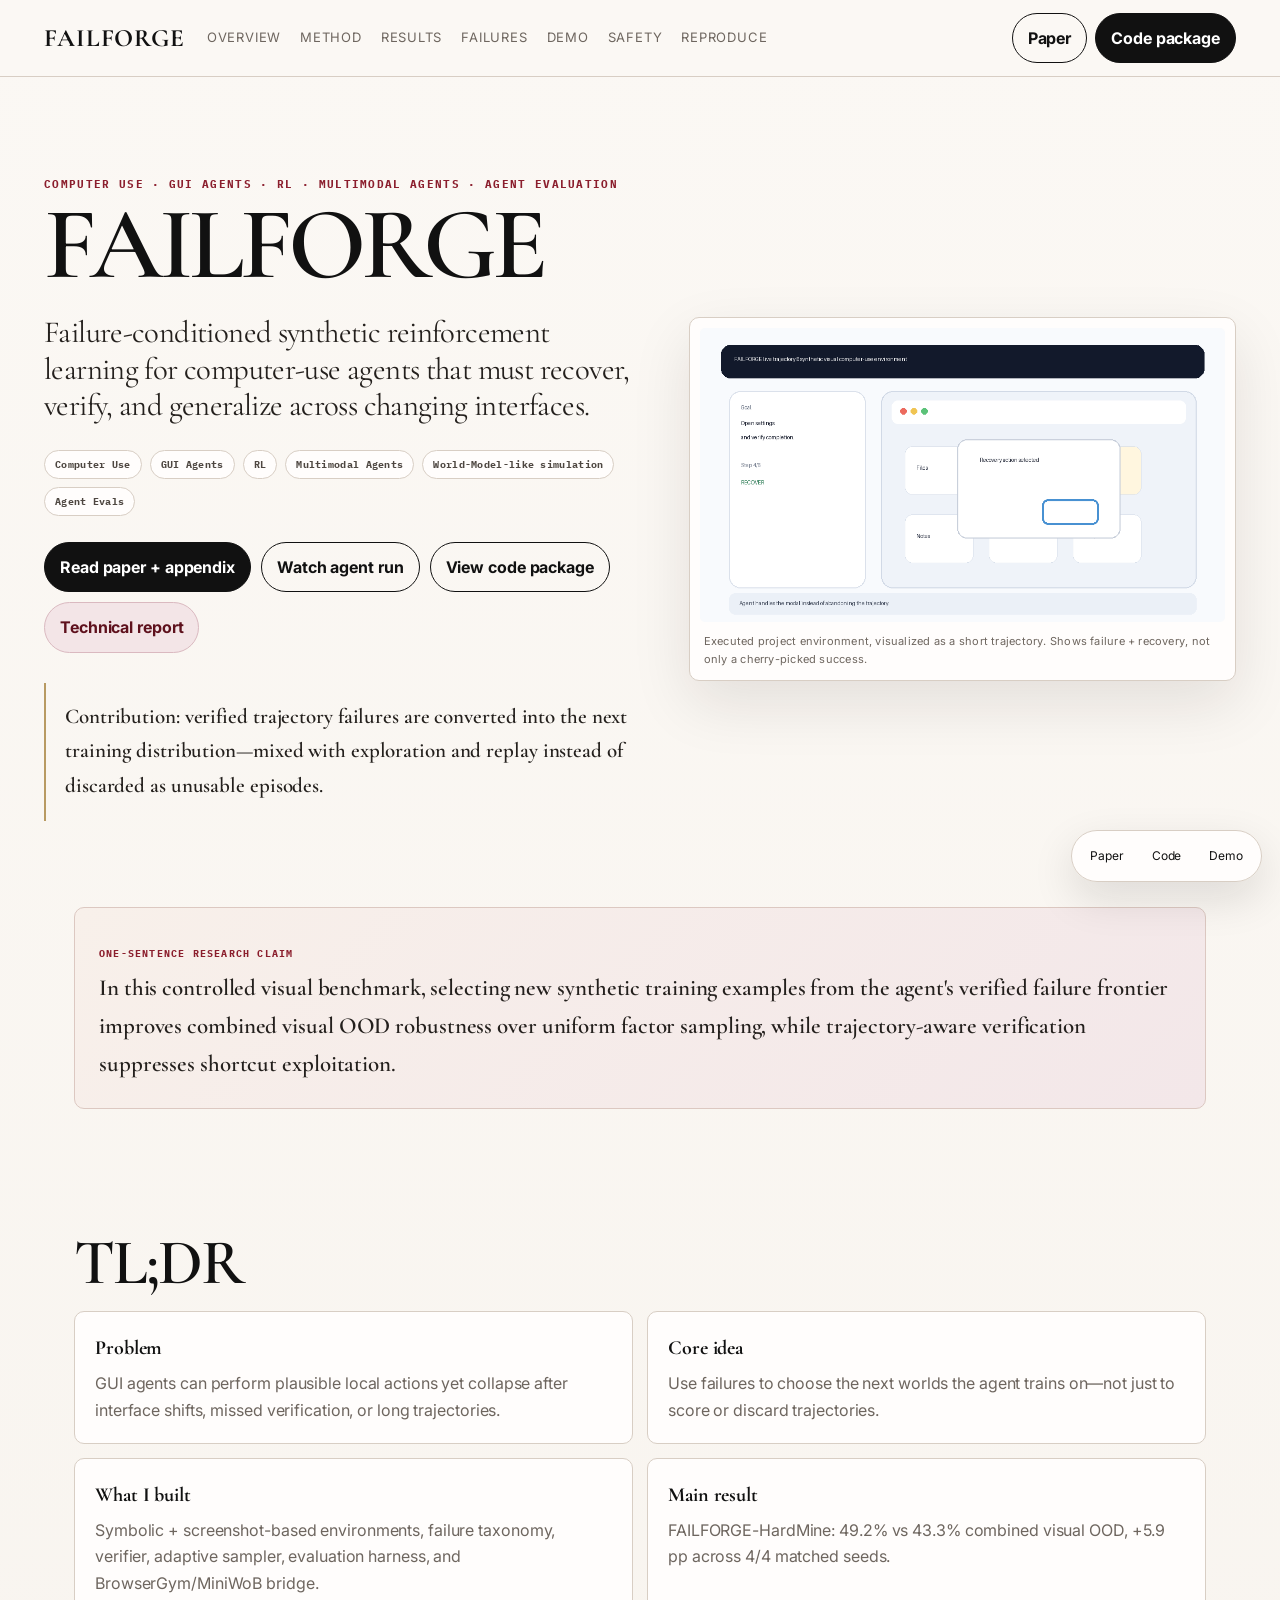
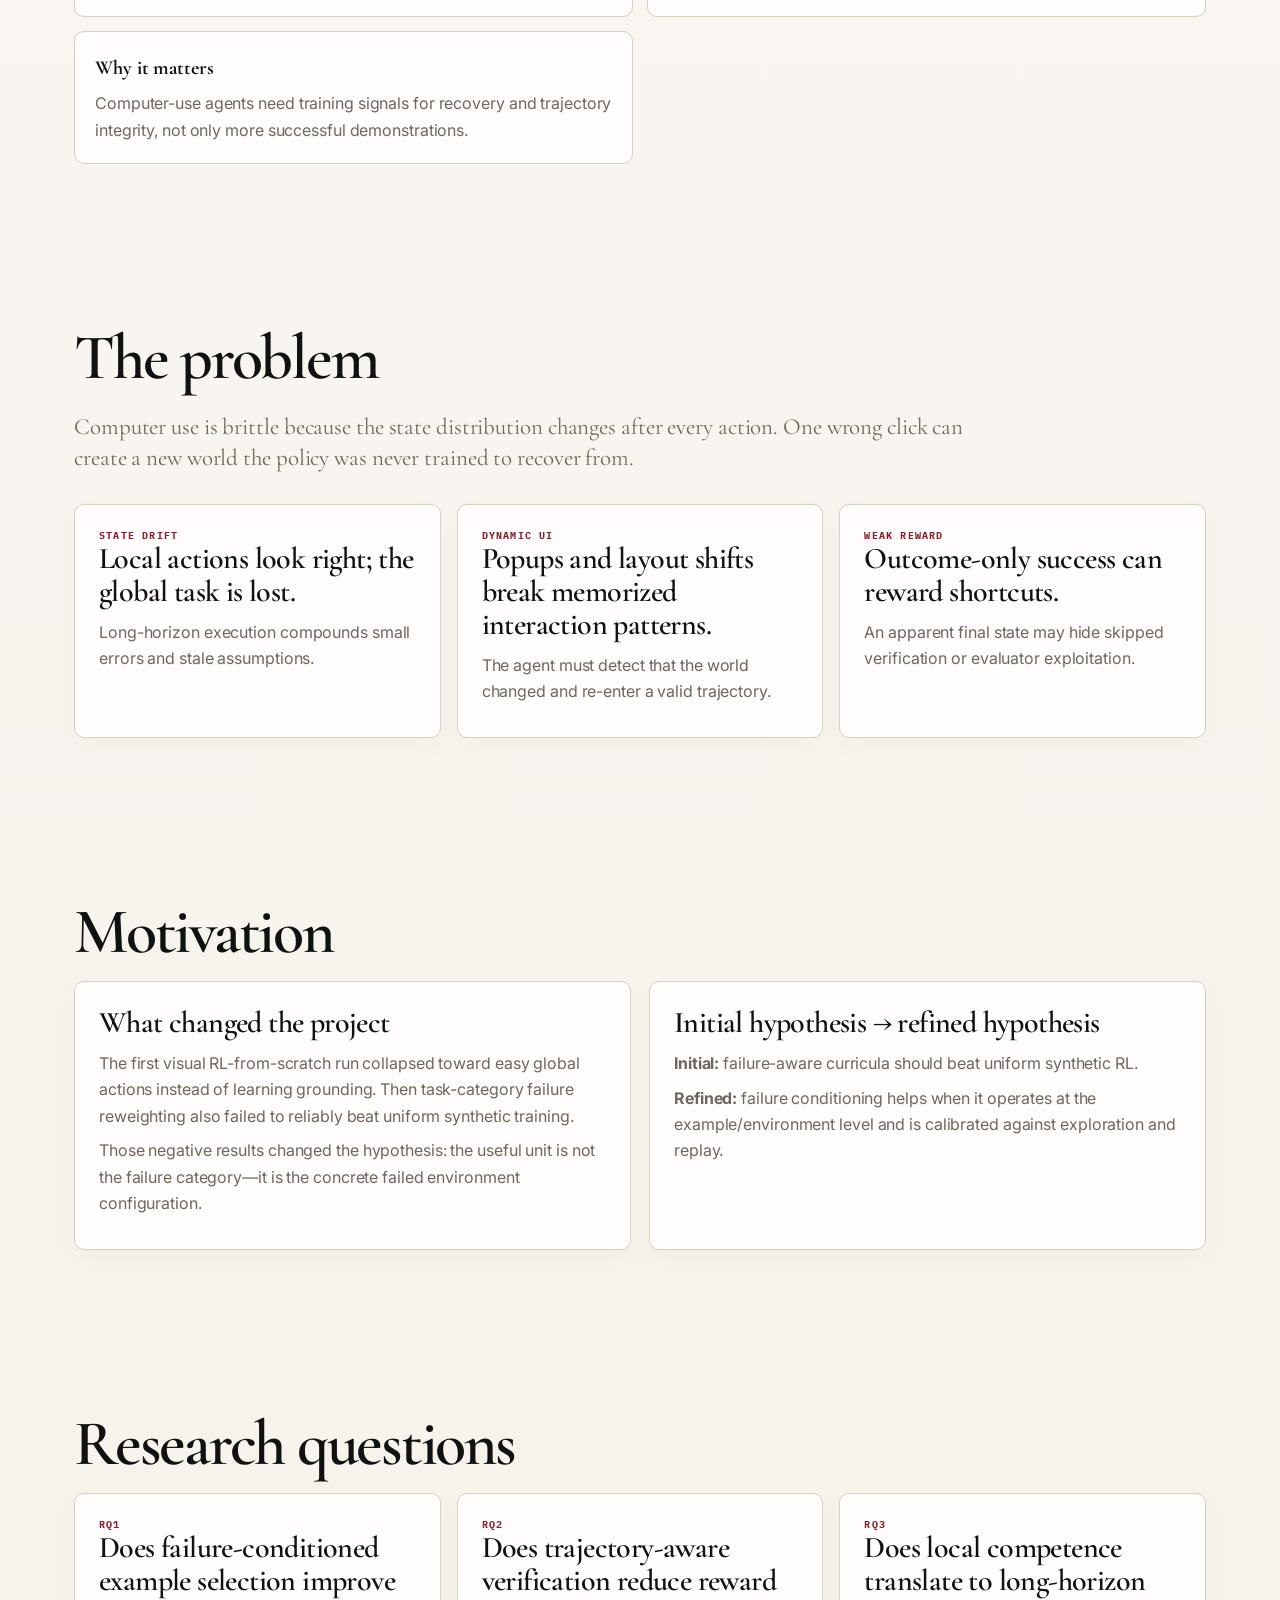
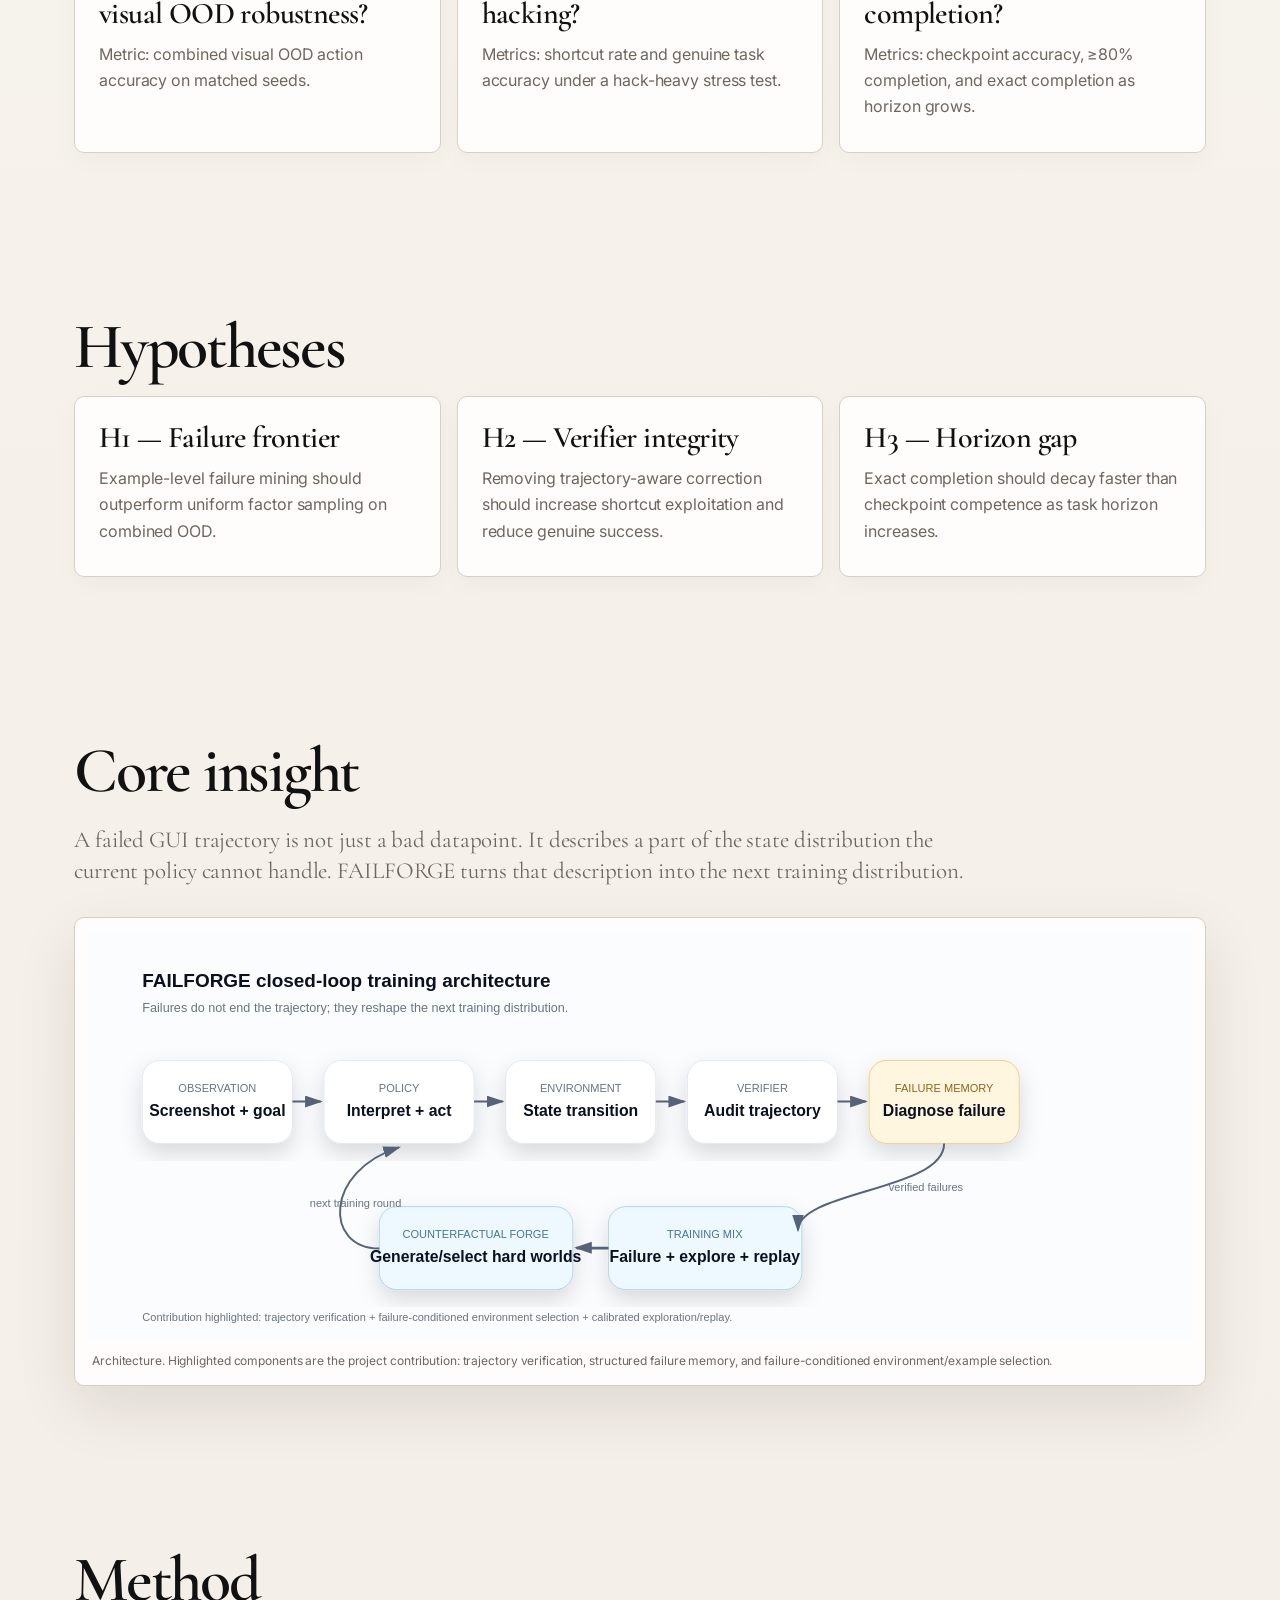
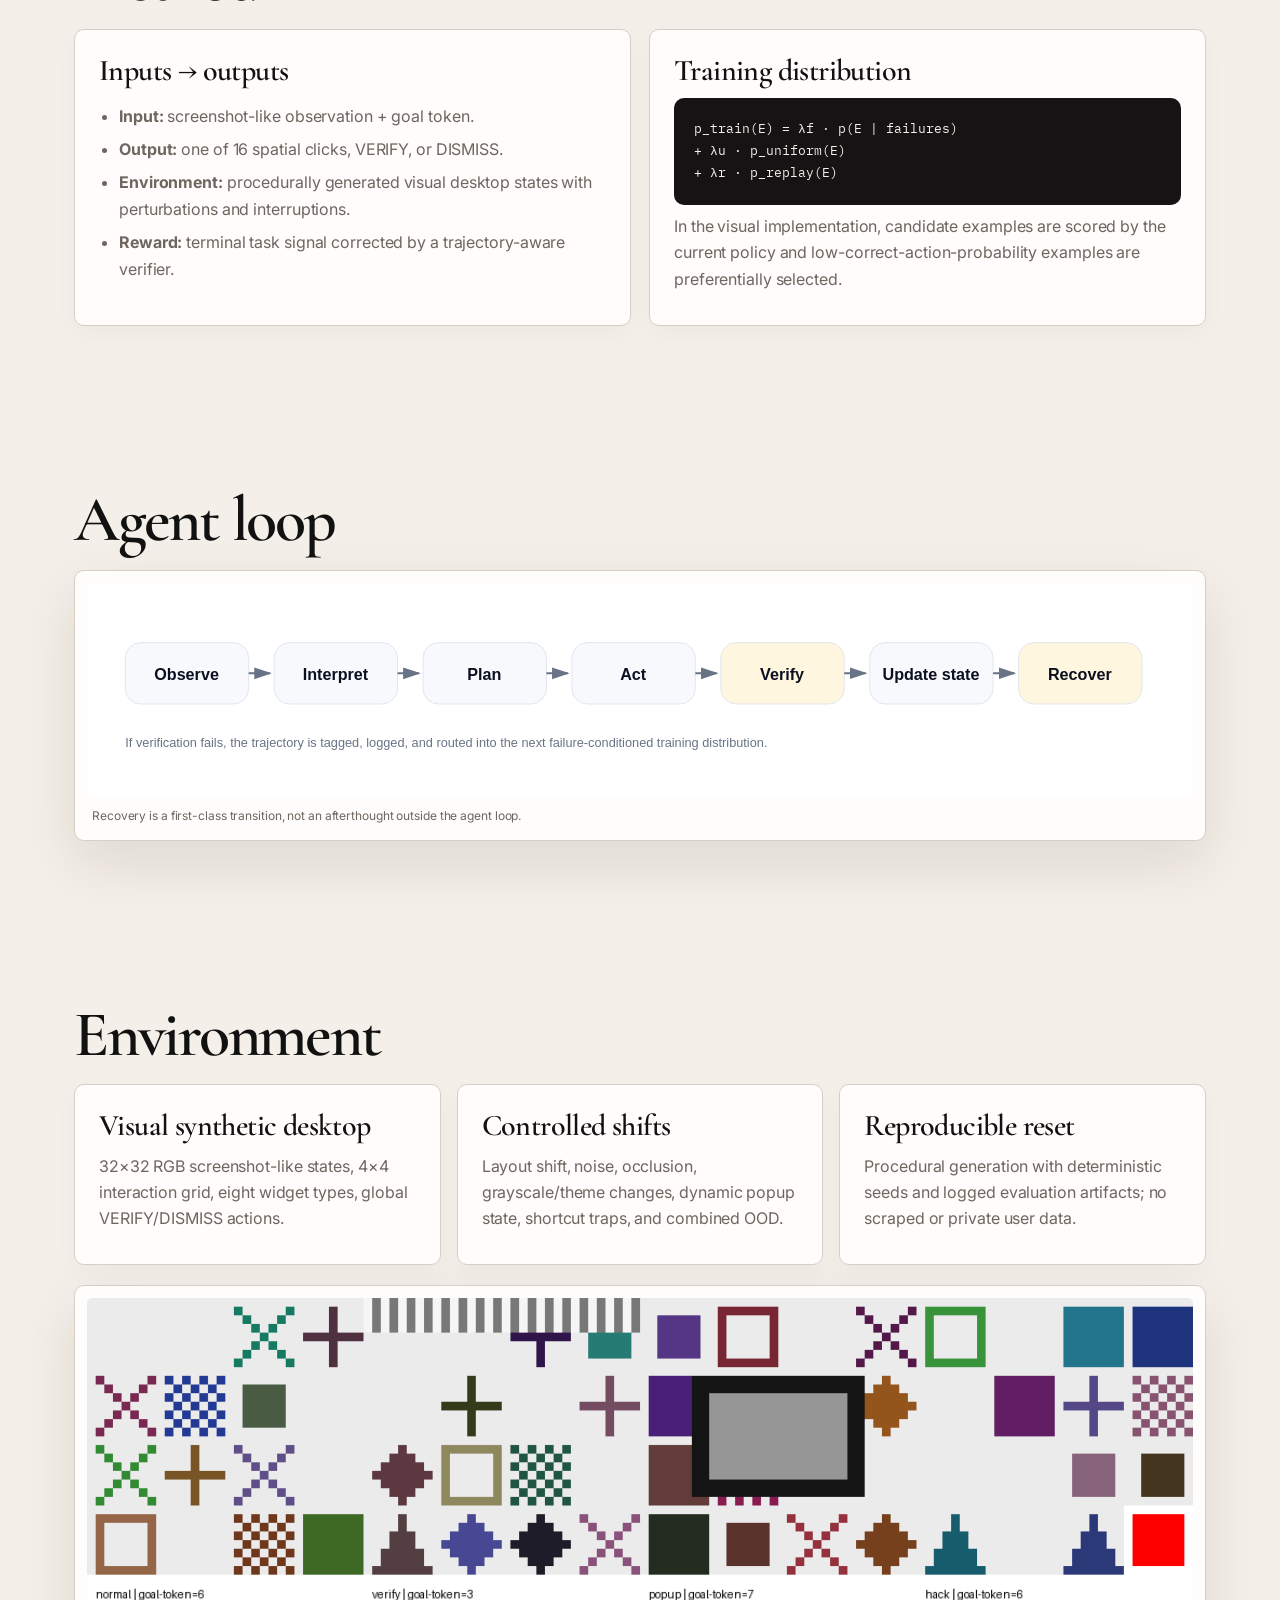
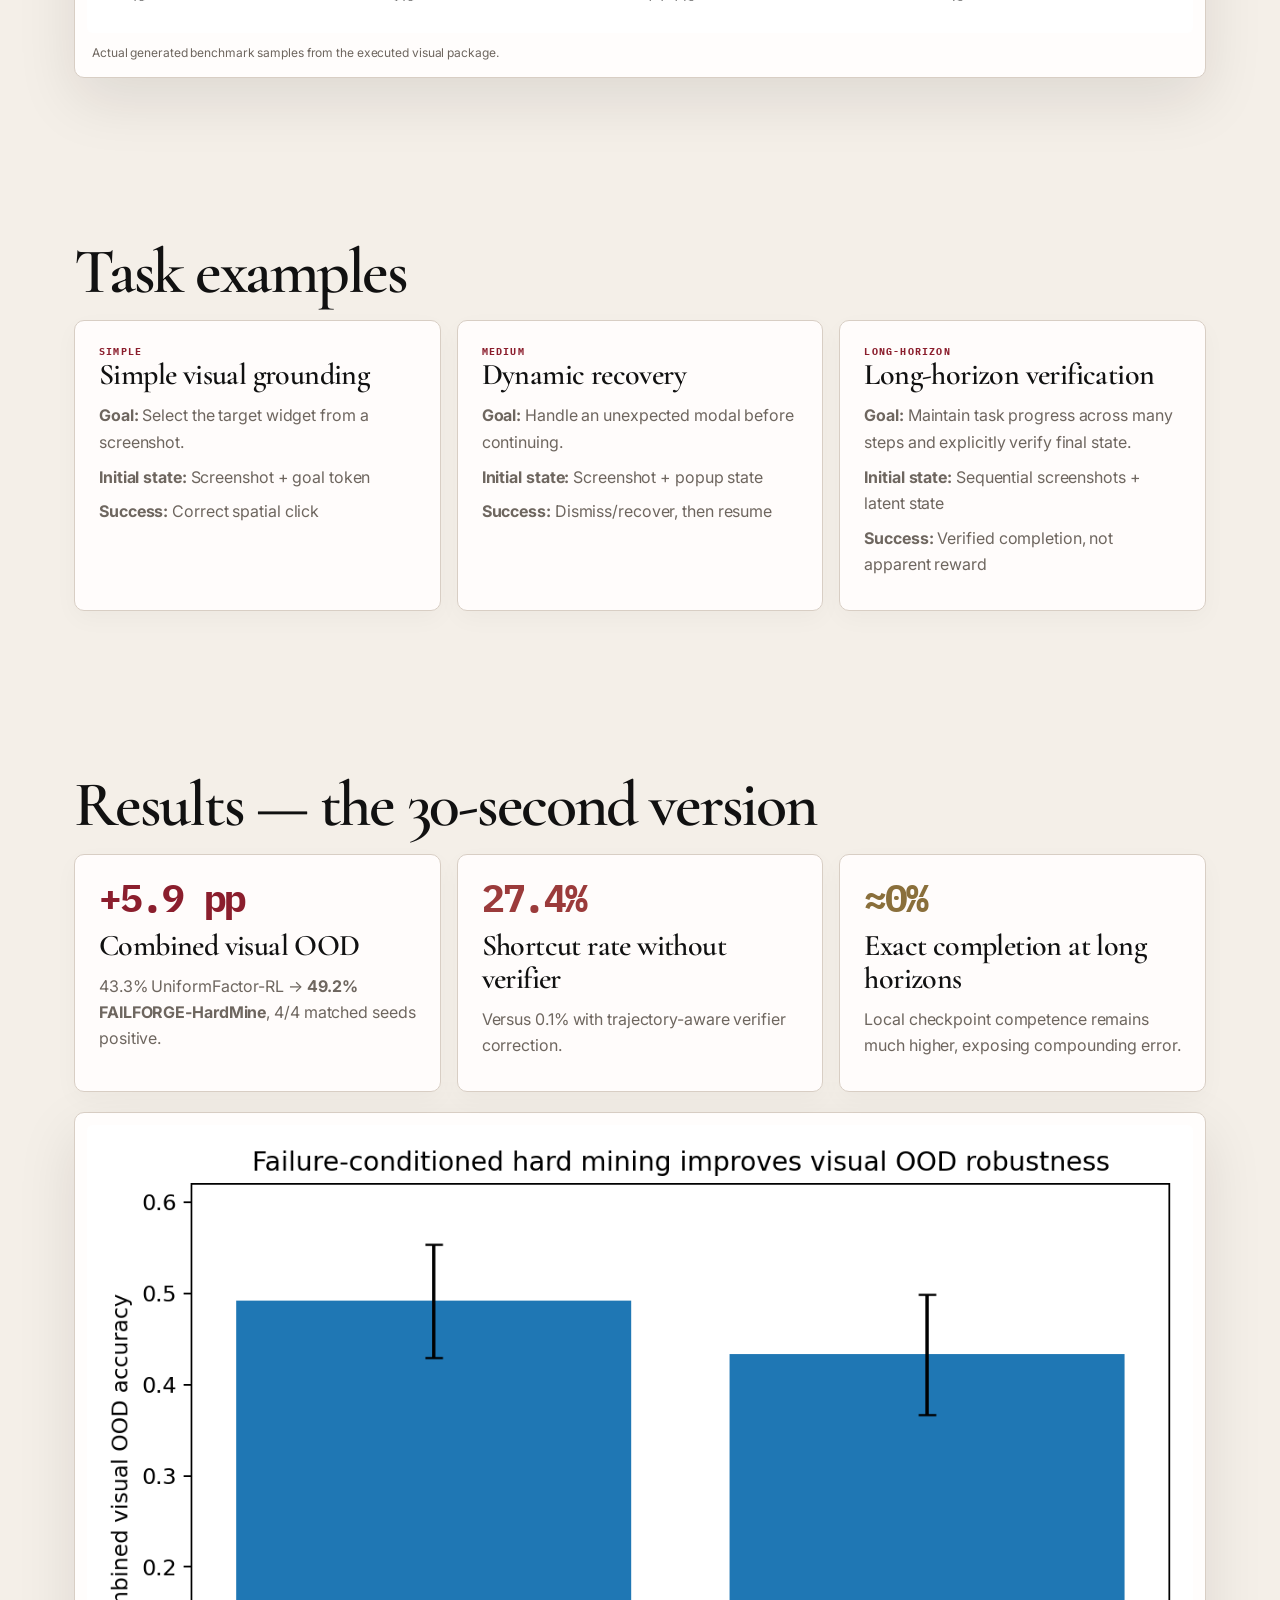
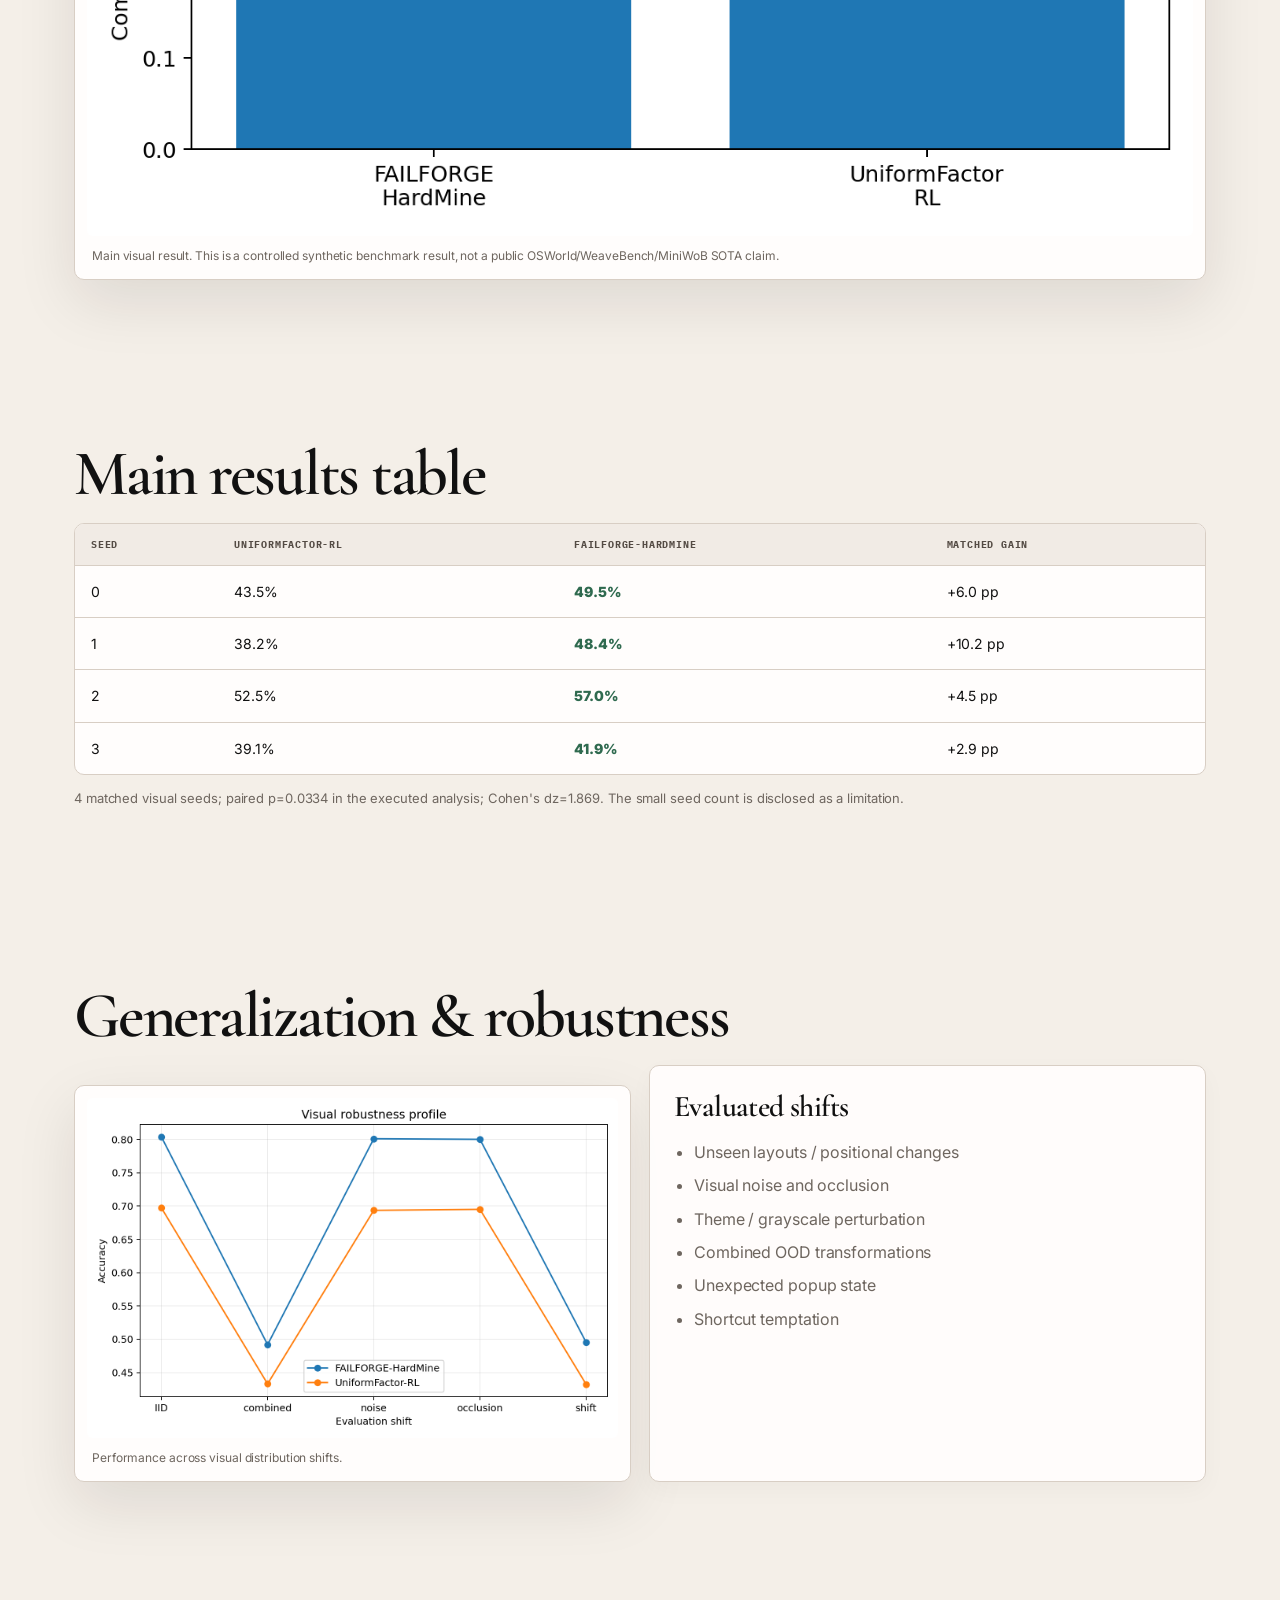
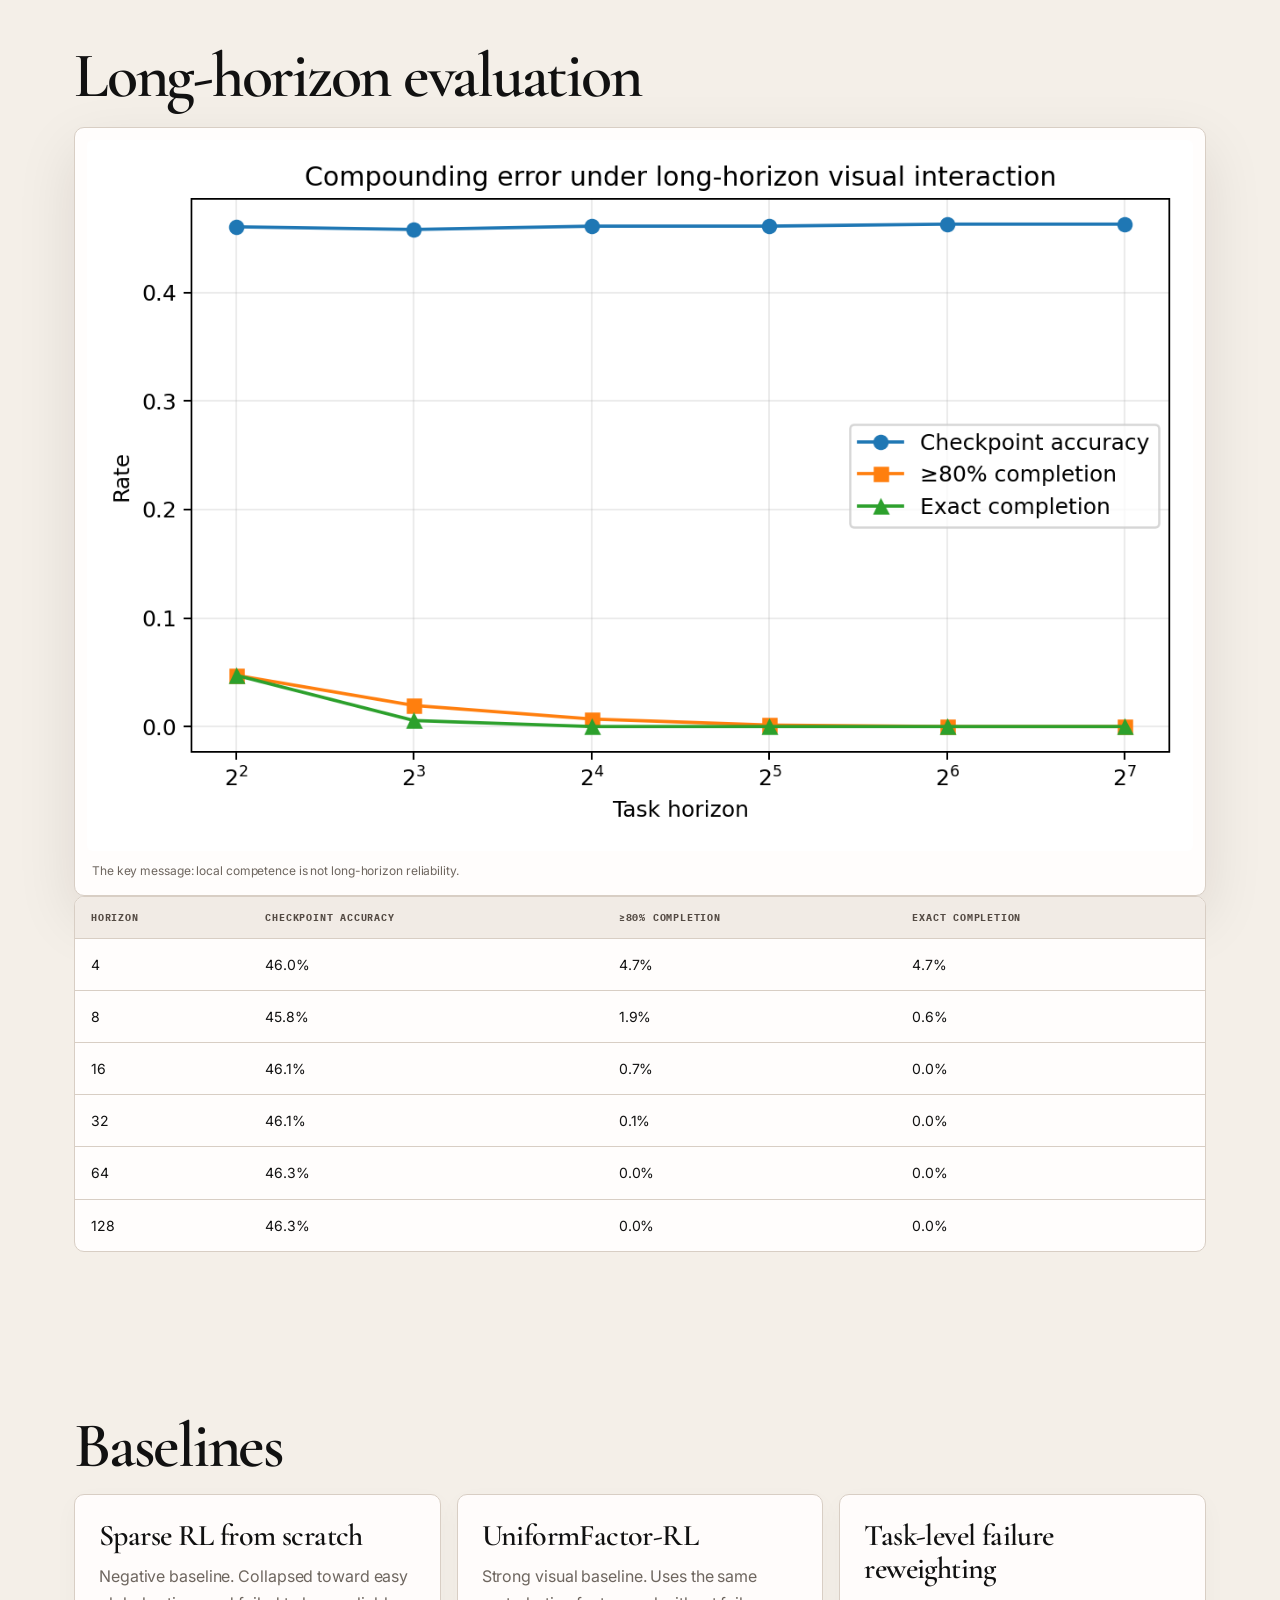
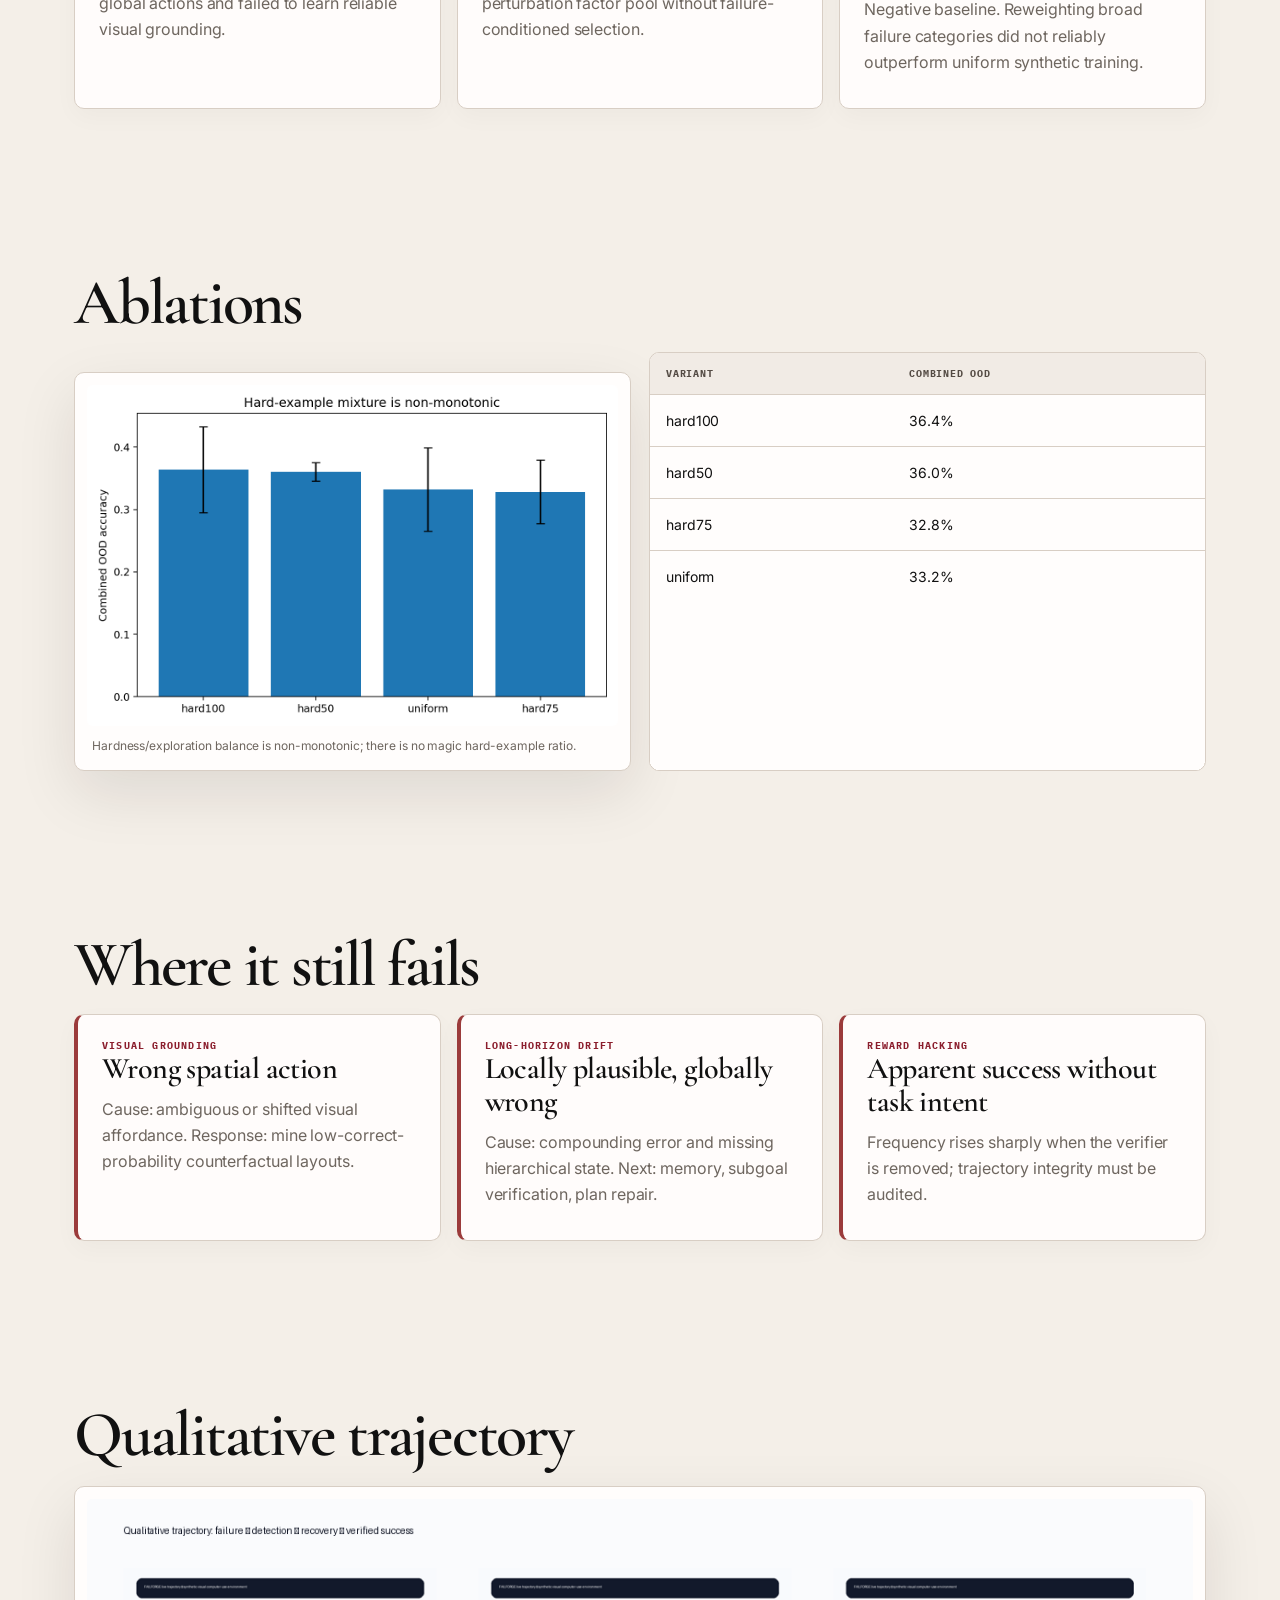
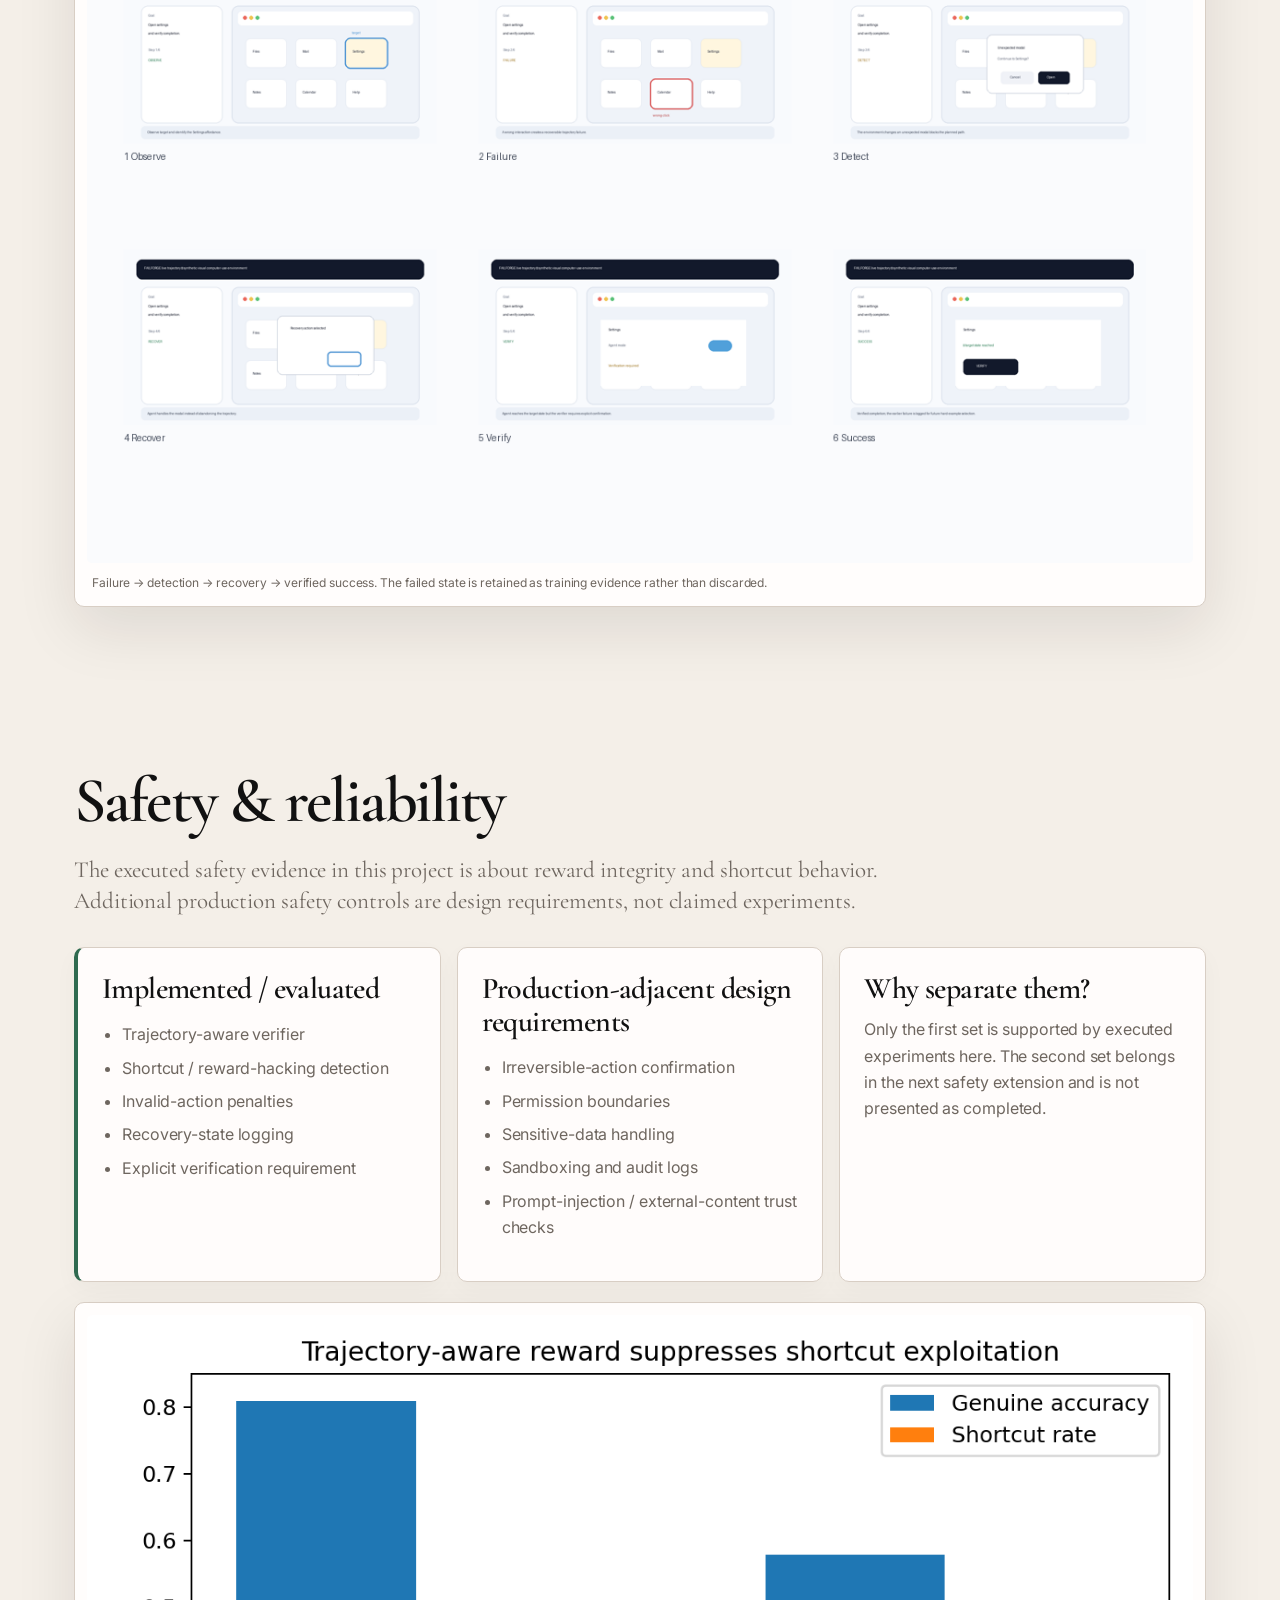
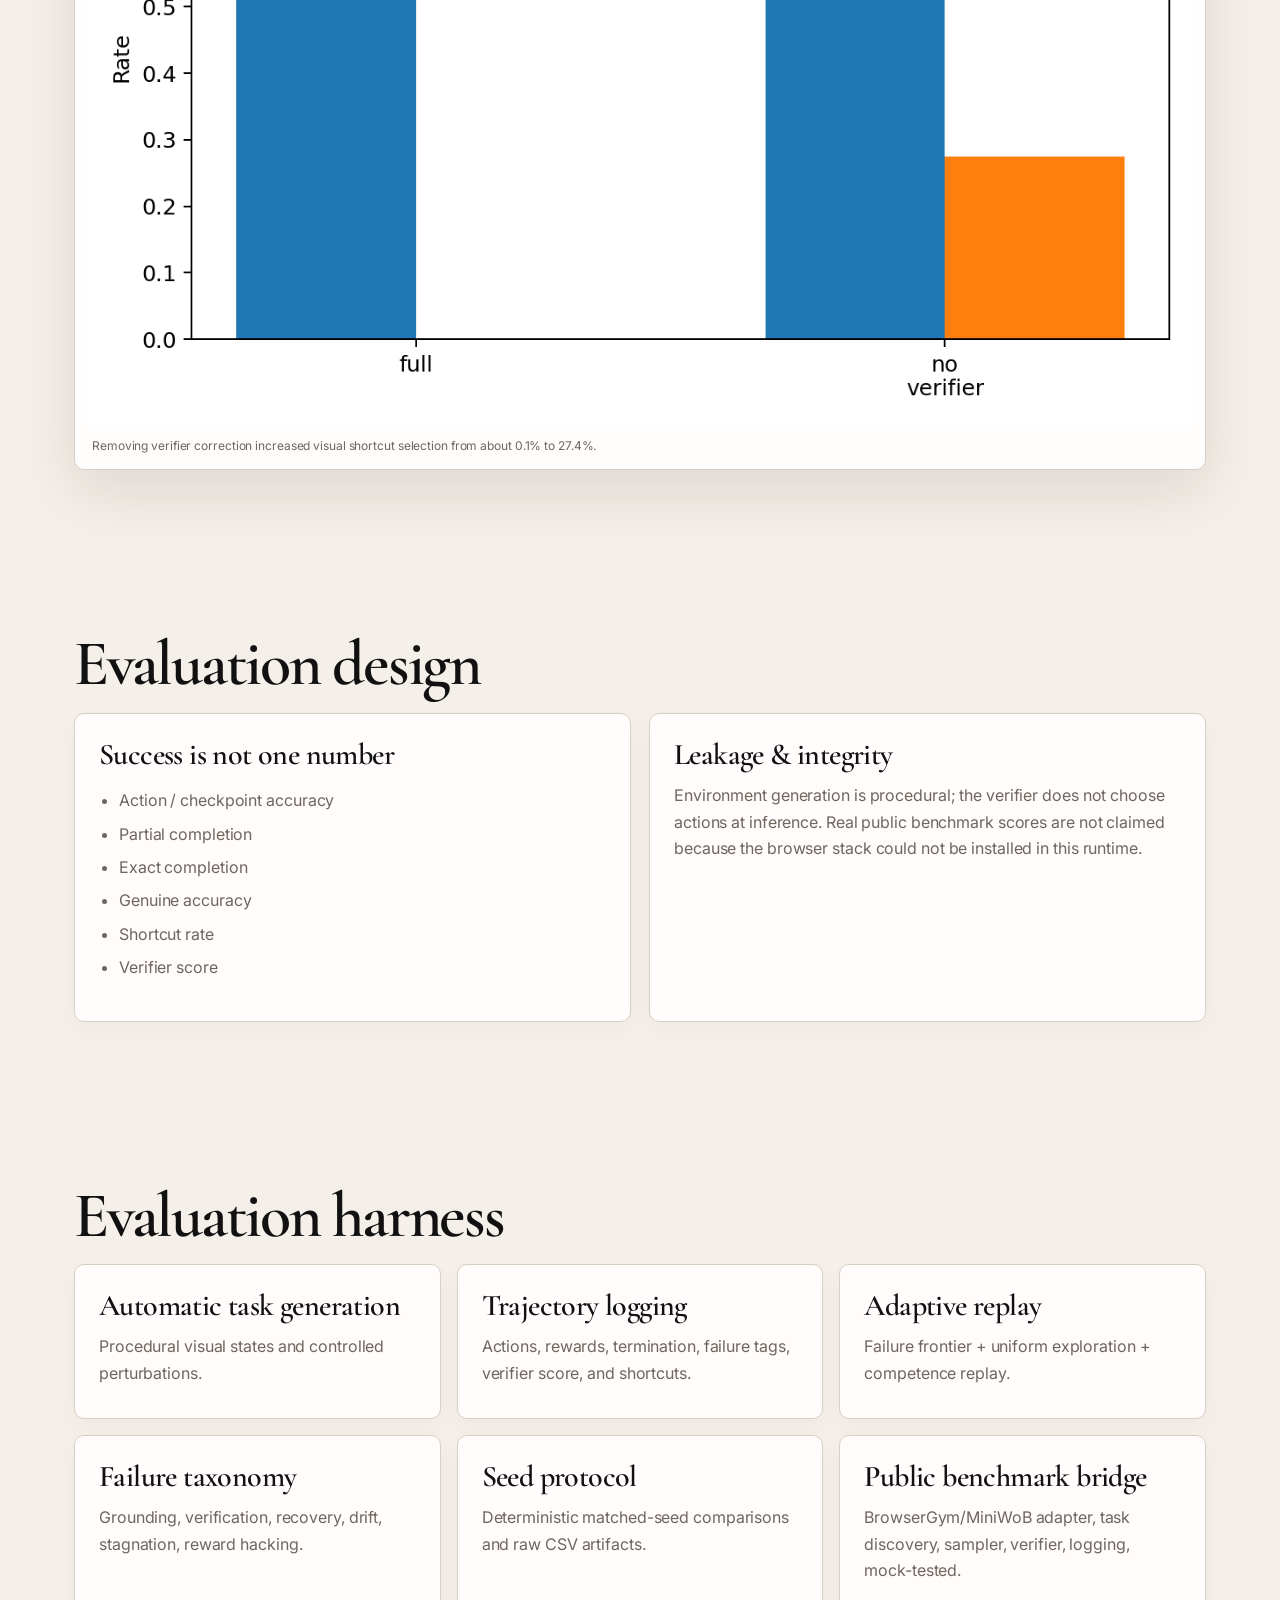
==== commit d8e763cf: "Add files via upload" ====
--- a/index.html
+++ b/index.html
@@ -13,7 +13,7 @@
 <link rel="manifest" href="site.webmanifest">
 <link rel="preconnect" href="https://fonts.googleapis.com">
 <link rel="preconnect" href="https://fonts.gstatic.com" crossorigin>
-<link href="https://fonts.googleapis.com/css2?family=IBM+Plex+Mono:wght@500;600;700&family=Inter:wght@400;500;600;700;800;900&display=swap" rel="stylesheet">
+<link href="https://fonts.googleapis.com/css2?family=Cormorant+Garamond:wght@500;600;700&family=IBM+Plex+Mono:wght@500;600;700&family=Inter:wght@400;500;600;700;800&display=swap" rel="stylesheet">
 <link rel="stylesheet" href="styles.css">
 </head>
 <body>
--- a/styles.css
+++ b/styles.css
@@ -1,158 +1,248 @@
 
 :root{
-  --bg:#F6F8FB;
-  --paper:#FFFFFF;
-  --paper-2:#FBFCFE;
-  --ink:#0B1220;
-  --ink-2:#192234;
-  --muted:#647086;
-  --muted-2:#8A94A6;
-  --line:#DDE4EE;
-
-  --primary:#195C8C;
-  --primary-strong:#123F61;
-  --primary-soft:#EAF4FA;
-
-  --secondary:#B78322;
-  --secondary-soft:#FFF4D9;
-
-  --success:#267354;
-  --danger:#A44B4B;
-
-  --shadow:0 18px 52px rgba(24,38,58,.08);
-  --mono:"IBM Plex Mono","SFMono-Regular",Consolas,"Liberation Mono",monospace;
-  --sans:"Inter","SF Pro Display","SF Pro Text",-apple-system,BlinkMacSystemFont,"Segoe UI",Roboto,Helvetica,Arial,sans-serif;
+  --bg:#F4EFE8;
+  --paper:#FFFDFC;
+  --paper-2:#F8F4EF;
+  --ink:#111111;
+  --ink-2:#24201D;
+  --muted:#6E665F;
+  --muted-2:#90867D;
+  --line:#D8CEC4;
+
+  --accent:#8B1E2D;          /* oxblood */
+  --accent-strong:#5E111D;
+  --accent-soft:#F3E5E7;
+
+  --gold:#B89A62;
+  --gold-soft:#EFE4D2;
+
+  --success:#2F6A4F;
+  --danger:#9B3B3B;
+
+  --shadow:0 22px 60px rgba(34,24,17,.10);
+
+  --serif:"Cormorant Garamond","Times New Roman",Georgia,serif;
+  --sans:"Inter","Helvetica Neue",Arial,sans-serif;
+  --mono:"IBM Plex Mono","SFMono-Regular",Consolas,monospace;
 }
 *{box-sizing:border-box}
 html{scroll-behavior:smooth}
 body{
   margin:0;
   background:
-    radial-gradient(circle at 88% 5%, rgba(25,92,140,.06), transparent 28%),
-    linear-gradient(180deg,#FAFBFD 0%,var(--bg) 22%,var(--bg) 100%);
+    linear-gradient(180deg,#FBF8F4 0%,var(--bg) 20%,var(--bg) 100%);
   color:var(--ink);
   font-family:var(--sans);
-  line-height:1.62;
-  letter-spacing:-.005em;
+  line-height:1.65;
+  letter-spacing:-.006em;
 }
 a{color:inherit}
 img{max-width:100%}
-::selection{background:#D8ECF7;color:var(--ink)}
+::selection{background:#EAD4D8;color:#111}
 .skip{position:absolute;left:-9999px}
-.skip:focus{left:20px;top:15px;z-index:100;background:#fff;padding:10px;border:1px solid var(--line);border-radius:10px}
+.skip:focus{left:20px;top:15px;z-index:100;background:#fff;padding:10px;border:1px solid var(--line);border-radius:8px}
 
 .nav{
   position:sticky;top:0;z-index:50;
-  background:rgba(250,251,253,.9);
+  background:rgba(251,248,244,.94);
   backdrop-filter:blur(18px);
-  border-bottom:1px solid rgba(221,228,238,.9)
+  border-bottom:1px solid var(--line)
 }
 .nav-inner{max-width:1240px;margin:auto;padding:13px 24px;display:flex;align-items:center;gap:22px}
-.brand{font-weight:900;letter-spacing:-.045em;font-size:17px}
-.nav-links{display:flex;gap:18px;flex-wrap:wrap;font-size:14px;color:var(--muted)}
+.brand{
+  font-family:var(--serif);
+  font-weight:700;
+  font-size:25px;
+  letter-spacing:.035em;
+}
+.nav-links{display:flex;gap:19px;flex-wrap:wrap;font-size:13px;color:var(--muted);text-transform:uppercase;letter-spacing:.06em}
 .nav-links a{text-decoration:none}
-.nav-links a:hover{color:var(--ink)}
+.nav-links a:hover{color:var(--accent)}
 .nav-cta{margin-left:auto;display:flex;gap:8px}
 
 .btn{
   display:inline-flex;align-items:center;justify-content:center;gap:8px;
-  padding:11px 15px;border-radius:11px;border:1px solid var(--line);
-  text-decoration:none;font-weight:760;background:#fff;
-  transition:transform .16s ease,border-color .16s ease,box-shadow .16s ease
-}
-.btn:hover{transform:translateY(-1px);border-color:#C7D0DE;box-shadow:0 8px 22px rgba(24,38,58,.08)}
+  padding:11px 15px;border-radius:999px;border:1px solid var(--ink);
+  text-decoration:none;font-weight:700;background:transparent;color:var(--ink);
+  transition:transform .16s ease,background .16s ease,color .16s ease,border-color .16s ease
+}
+.btn:hover{transform:translateY(-1px);background:var(--ink);color:#fff}
 .btn.primary{background:var(--ink);color:#fff;border-color:var(--ink)}
-.btn.soft{background:var(--primary-soft);color:var(--primary-strong);border-color:#CEE5F2}
+.btn.primary:hover{background:var(--accent);border-color:var(--accent);color:#fff}
+.btn.soft{background:var(--accent-soft);color:var(--accent-strong);border-color:#DAB9C0}
 
 .hero{
-  max-width:1240px;margin:auto;padding:94px 24px 46px;
-  display:grid;grid-template-columns:1.03fr .97fr;gap:46px;align-items:center
+  max-width:1240px;margin:auto;padding:100px 24px 48px;
+  display:grid;grid-template-columns:1.04fr .96fr;gap:52px;align-items:center
 }
 .eyebrow{
-  font:700 12px var(--mono);letter-spacing:.085em;text-transform:uppercase;
-  color:var(--primary)
+  font:700 11px var(--mono);
+  letter-spacing:.12em;
+  text-transform:uppercase;
+  color:var(--accent)
 }
 h1{
-  font-size:clamp(58px,7vw,96px);line-height:.89;letter-spacing:-.072em;
-  margin:13px 0 23px;font-weight:900
+  font-family:var(--serif);
+  font-size:clamp(70px,8vw,112px);
+  line-height:.82;
+  letter-spacing:-.045em;
+  margin:12px 0 28px;
+  font-weight:600
 }
 .subtitle{
-  font-size:clamp(19px,2vw,25px);color:var(--muted);max-width:780px;
-  line-height:1.48;letter-spacing:-.018em
-}
-.domain-row{display:flex;gap:8px;flex-wrap:wrap;margin:24px 0}
+  font-family:var(--serif);
+  font-size:clamp(24px,2.4vw,34px);
+  color:var(--ink-2);
+  max-width:800px;
+  line-height:1.18;
+  letter-spacing:-.02em
+}
+.domain-row{display:flex;gap:8px;flex-wrap:wrap;margin:26px 0}
 .pill{
-  font:650 11px var(--mono);padding:7px 9px;border-radius:999px;
-  background:#fff;border:1px solid var(--line);color:#4C596E
-}
-.hero-actions{display:flex;gap:10px;flex-wrap:wrap;margin-top:25px}
+  font:650 10px var(--mono);
+  padding:7px 10px;border-radius:999px;
+  background:var(--paper);
+  border:1px solid var(--line);
+  color:#4E4741;
+  letter-spacing:.03em
+}
+.hero-actions{display:flex;gap:10px;flex-wrap:wrap;margin-top:26px}
 .claim{
-  margin-top:27px;padding:16px 0 16px 18px;border-left:3px solid var(--secondary);
-  font-weight:740;max-width:700px;color:var(--ink-2)
+  margin-top:30px;
+  padding:17px 0 17px 19px;
+  border-left:2px solid var(--gold);
+  font-family:var(--serif);
+  font-size:21px;
+  font-weight:600;
+  max-width:720px;
+  color:var(--ink-2)
 }
 .demo-shell{
-  background:#fff;border:1px solid var(--line);border-radius:24px;padding:12px;
+  background:var(--paper);
+  border:1px solid var(--line);
+  border-radius:10px;
+  padding:10px;
   box-shadow:var(--shadow)
 }
-.demo-shell img{display:block;border-radius:14px}
-.demo-cap{font-size:12px;color:var(--muted);padding:9px 4px 2px}
-
-.section{max-width:1180px;margin:auto;padding:76px 24px}
-.section.slim{padding-top:36px;padding-bottom:40px}
+.demo-shell img{display:block;border-radius:5px}
+.demo-cap{font-size:11px;color:var(--muted);padding:10px 4px 2px;letter-spacing:.02em}
+
+.section{max-width:1180px;margin:auto;padding:82px 24px}
+.section.slim{padding-top:38px;padding-bottom:42px}
 .section h2{
-  font-size:clamp(35px,4vw,53px);letter-spacing:-.05em;line-height:1.02;
-  margin:0 0 15px;font-weight:860
-}
-.section h3{font-size:23px;letter-spacing:-.03em;line-height:1.16;margin:0 0 10px}
-.lede{font-size:19px;color:var(--muted);max-width:870px;margin-bottom:27px}
+  font-family:var(--serif);
+  font-size:clamp(44px,5vw,66px);
+  letter-spacing:-.035em;
+  line-height:.95;
+  margin:0 0 18px;
+  font-weight:600
+}
+.section h3{
+  font-family:var(--serif);
+  font-size:30px;
+  letter-spacing:-.02em;
+  line-height:1.1;
+  margin:0 0 11px;
+  font-weight:600
+}
+.lede{
+  font-family:var(--serif);
+  font-size:23px;
+  color:var(--muted);
+  max-width:900px;
+  margin-bottom:30px;
+  line-height:1.35
+}
 
 .grid{display:grid;grid-template-columns:repeat(3,1fr);gap:16px}
 .card{
-  background:rgba(255,255,255,.94);border:1px solid var(--line);border-radius:19px;
-  padding:23px;box-shadow:0 8px 26px rgba(24,38,58,.025)
+  background:rgba(255,253,252,.97);
+  border:1px solid var(--line);
+  border-radius:10px;
+  padding:24px;
+  box-shadow:0 8px 24px rgba(45,33,24,.03)
 }
 .card p{color:var(--muted);margin:.52em 0}
 .metric{
-  font:850 40px/1 var(--mono);letter-spacing:-.055em;
-  color:var(--primary);margin-bottom:11px
-}
-.metric.gold{color:var(--secondary)}
+  font:850 38px/1 var(--mono);
+  letter-spacing:-.055em;
+  color:var(--accent);
+  margin-bottom:12px
+}
+.metric.gold{color:#8A6F3B}
 .metric.danger{color:var(--danger)}
 .kicker{
-  font:700 11px var(--mono);letter-spacing:.09em;text-transform:uppercase;
-  color:var(--muted)
+  font:700 10px var(--mono);
+  letter-spacing:.12em;
+  text-transform:uppercase;
+  color:var(--accent)
 }
 .callout{
-  background:linear-gradient(135deg,var(--secondary-soft),#FFF9EA);
-  border:1px solid #EAD9A5;border-radius:18px;padding:23px;
-  font-size:19px;font-weight:720;color:#3D321D
+  background:linear-gradient(135deg,#F8F0EA,#F3E7E9);
+  border:1px solid #DCC8C1;
+  border-radius:10px;
+  padding:24px;
+  font-family:var(--serif);
+  font-size:23px;
+  font-weight:600;
+  color:var(--ink-2)
 }
 
 .tldr{display:grid;grid-template-columns:1fr 1fr;gap:14px}
-.tldr .item{background:#fff;border:1px solid var(--line);border-radius:16px;padding:19px}
-.tldr strong{display:block;margin-bottom:5px}
+.tldr .item{
+  background:var(--paper);
+  border:1px solid var(--line);
+  border-radius:10px;
+  padding:20px
+}
+.tldr strong{
+  display:block;
+  margin-bottom:5px;
+  font-family:var(--serif);
+  font-size:20px
+}
 .tldr span{color:var(--muted)}
 
-.figure{background:#fff;border:1px solid var(--line);border-radius:22px;padding:14px;margin-top:20px;box-shadow:var(--shadow)}
-.figure img{border-radius:13px;display:block;width:100%}
-.caption{font-size:13px;color:var(--muted);padding:10px 5px 2px}
+.figure{
+  background:var(--paper);
+  border:1px solid var(--line);
+  border-radius:10px;
+  padding:12px;
+  margin-top:20px;
+  box-shadow:var(--shadow)
+}
+.figure img{border-radius:5px;display:block;width:100%}
+.caption{font-size:12px;color:var(--muted);padding:10px 5px 2px}
 
 .two{display:grid;grid-template-columns:1fr 1fr;gap:18px}
 .three{display:grid;grid-template-columns:repeat(3,1fr);gap:16px}
 
-.table-wrap{overflow:auto;background:#fff;border:1px solid var(--line);border-radius:18px}
+.table-wrap{
+  overflow:auto;
+  background:var(--paper);
+  border:1px solid var(--line);
+  border-radius:10px
+}
 table{border-collapse:collapse;width:100%;min-width:720px}
 th,td{padding:14px 16px;border-bottom:1px solid var(--line);text-align:left;font-size:14px}
 th{
-  background:#F3F6FA;font:700 11px var(--mono);text-transform:uppercase;
-  letter-spacing:.06em;color:#4E5A6D
+  background:#F1EBE5;
+  font:700 10px var(--mono);
+  text-transform:uppercase;
+  letter-spacing:.08em;
+  color:#544B44
 }
 tr:last-child td{border-bottom:0}
 .best{font-weight:850;color:var(--success)}
 
 .code{
-  background:#0B1220;color:#DCE6F4;border-radius:18px;padding:20px;
-  overflow:auto;font:13px/1.7 var(--mono);letter-spacing:0
+  background:#151313;
+  color:#F4EFE8;
+  border-radius:10px;
+  padding:20px;
+  overflow:auto;
+  font:13px/1.72 var(--mono);
+  letter-spacing:0
 }
 .note{font-size:13px;color:var(--muted)}
 .failure{border-left:4px solid var(--danger)}
@@ -161,42 +251,110 @@
 .list-clean li{margin:7px 0;color:var(--muted)}
 
 .timeline{display:grid;grid-template-columns:repeat(5,1fr);gap:10px}
-.time-step{padding:18px;border-top:3px solid var(--line);background:#fff;border-radius:0 0 14px 14px}
-.time-step strong{display:block}
+.time-step{
+  padding:18px;
+  border-top:2px solid var(--gold);
+  background:var(--paper);
+  border-radius:0 0 8px 8px
+}
+.time-step strong{
+  display:block;
+  font-family:var(--serif);
+  font-size:20px
+}
 .time-step span{color:var(--muted);font-size:13px}
 
 .footer{max-width:1180px;margin:auto;padding:64px 24px 96px;color:var(--muted)}
 .sticky-actions{
-  position:fixed;right:18px;bottom:18px;z-index:40;background:rgba(255,255,255,.93);
-  backdrop-filter:blur(12px);border:1px solid var(--line);border-radius:14px;padding:7px;
-  box-shadow:0 16px 44px rgba(20,30,50,.12);display:flex;gap:6px
-}
-.sticky-actions a{font-size:13px;padding:8px 10px;text-decoration:none;border-radius:9px}
-.sticky-actions a:hover{background:#F0F4F8}
-details{background:#fff;border:1px solid var(--line);border-radius:15px;padding:14px 16px}
-summary{cursor:pointer;font-weight:760}
+  position:fixed;right:18px;bottom:18px;z-index:40;
+  background:rgba(255,253,252,.96);
+  backdrop-filter:blur(12px);
+  border:1px solid var(--line);
+  border-radius:999px;
+  padding:7px;
+  box-shadow:0 16px 44px rgba(20,18,17,.12);
+  display:flex;gap:6px
+}
+.sticky-actions a{
+  font-size:12px;padding:8px 11px;text-decoration:none;border-radius:999px;
+  color:var(--ink);
+  background:transparent
+}
+.sticky-actions a:hover{
+  background:var(--accent);
+  color:#fff
+}
+details{
+  background:var(--paper);
+  border:1px solid var(--line);
+  border-radius:10px;
+  padding:14px 16px
+}
+summary{
+  cursor:pointer;
+  font-family:var(--serif);
+  font-size:21px;
+  font-weight:600
+}
 details p{color:var(--muted)}
-.warn{background:#FFF8EE;border:1px solid #ECDDC7;border-radius:16px;padding:16px;color:#745B3A}
+.warn{
+  background:#F8F1E9;
+  border:1px solid #E1D0BD;
+  border-radius:10px;
+  padding:16px;
+  color:#6E543A
+}
+
+/* Icon/readability safeguards */
+svg text{fill:#111111}
+.btn svg,.nav svg,.sticky-actions svg{
+  fill:currentColor;
+  stroke:currentColor;
+}
+.icon,.icon svg{
+  color:var(--accent);
+  fill:var(--accent);
+  stroke:var(--accent);
+}
+.icon-on-dark,.btn.primary svg{
+  color:#fff;
+  fill:#fff;
+  stroke:#fff;
+}
+.icon-on-light{
+  color:var(--ink);
+  fill:var(--ink);
+  stroke:var(--ink);
+}
 
 @media(max-width:900px){
-  .hero{grid-template-columns:1fr;padding-top:62px}
+  .hero{grid-template-columns:1fr;padding-top:66px}
   .grid,.three,.two,.tldr{grid-template-columns:1fr}
   .timeline{grid-template-columns:1fr}
   .nav-links{display:none}
   .sticky-actions{display:none}
-  h1{font-size:clamp(54px,18vw,82px)}
+  h1{font-size:clamp(66px,20vw,96px)}
 }
 @media(prefers-color-scheme:dark){
   :root{
-    --bg:#0D1420;--paper:#141D2B;--paper-2:#101826;--ink:#F4F7FB;--ink-2:#E6ECF4;
-    --muted:#AFB9C9;--muted-2:#8792A5;--line:#2B3748;--primary:#8BCBEF;
-    --primary-strong:#B8E0F6;--primary-soft:#172B3B;--secondary:#F0C56D;--secondary-soft:#2C2619;
-    --success:#7ED0A7;--danger:#F3A2A2;--shadow:0 18px 52px rgba(0,0,0,.18)
+    --bg:#12100F;--paper:#191615;--paper-2:#171412;--ink:#F7F0E8;--ink-2:#E8DED5;
+    --muted:#B7ABA1;--muted-2:#94877C;--line:#3A312C;
+    --accent:#D89AA3;--accent-strong:#F1C9CF;--accent-soft:#2C1F22;
+    --gold:#D4B77C;--gold-soft:#2B241A;
+    --success:#8BC8A8;--danger:#E39A9A;--shadow:0 20px 60px rgba(0,0,0,.22)
   }
-  body{background:radial-gradient(circle at 88% 5%,rgba(139,203,239,.05),transparent 28%),var(--bg)}
-  .nav{background:rgba(13,20,32,.9)}
+  body{background:var(--bg)}
+  .nav{background:rgba(18,16,15,.94)}
   .btn,.card,.figure,.tldr .item,.table-wrap,details,.time-step,.pill{background:var(--paper)}
-  th{background:#192333;color:#B9C3D3}
-  .callout{background:linear-gradient(135deg,#282317,#211E16);border-color:#51462B;color:#F4E4BE}
-  .warn{background:#251F18;border-color:#45392A;color:#DCCAAF}
-}
+  .btn{border-color:#6B5E55;color:var(--ink)}
+  .btn:hover{background:var(--ink);color:#111}
+  .btn.primary{background:var(--ink);color:#111;border-color:var(--ink)}
+  .btn.primary:hover{background:var(--accent);color:#111;border-color:var(--accent)}
+  th{background:#231E1A;color:#D0C4BB}
+  .callout{background:linear-gradient(135deg,#241D18,#281B1E);border-color:#503B3F;color:#F3E5E2}
+  .warn{background:#241D16;border-color:#4D3D2D;color:#DBC6AB}
+  .sticky-actions{background:rgba(25,22,21,.96)}
+  .sticky-actions a{color:var(--ink)}
+  .sticky-actions a:hover{background:var(--accent);color:#111}
+  svg text{fill:#111111}
+}
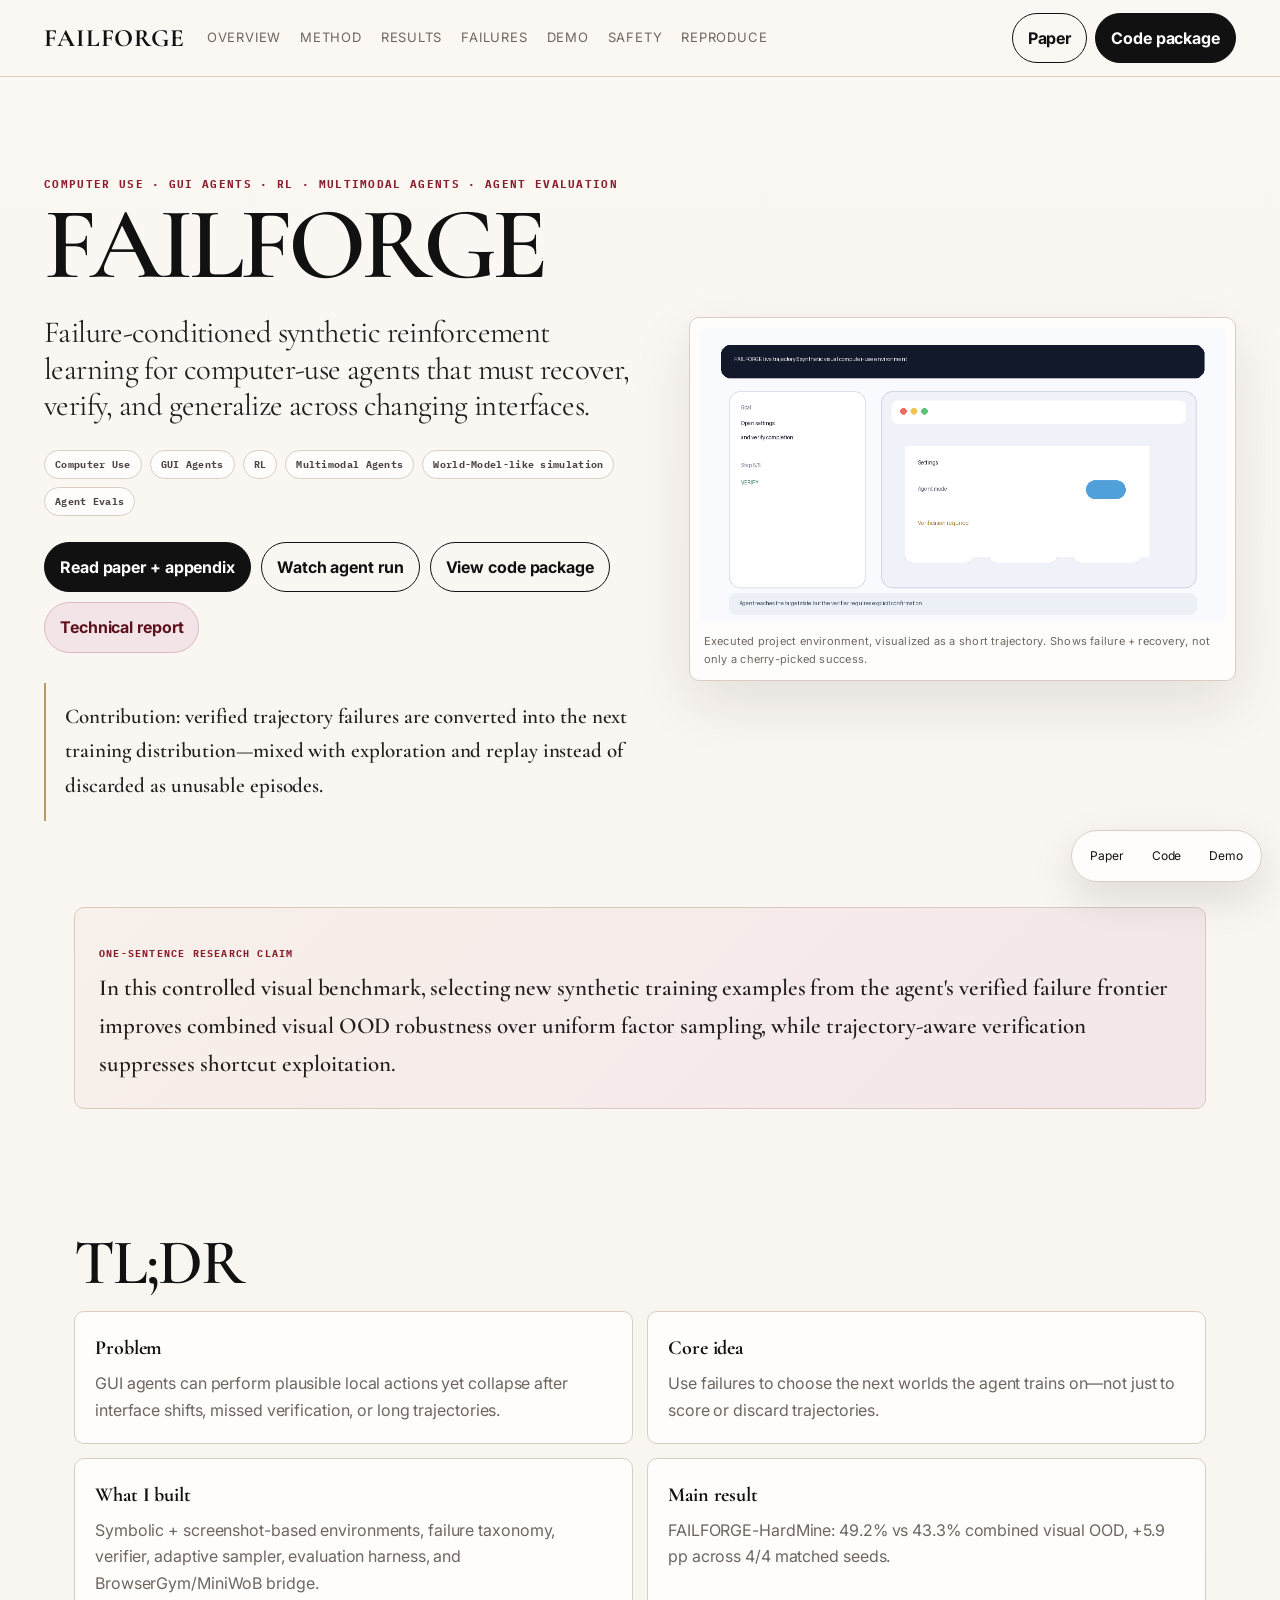
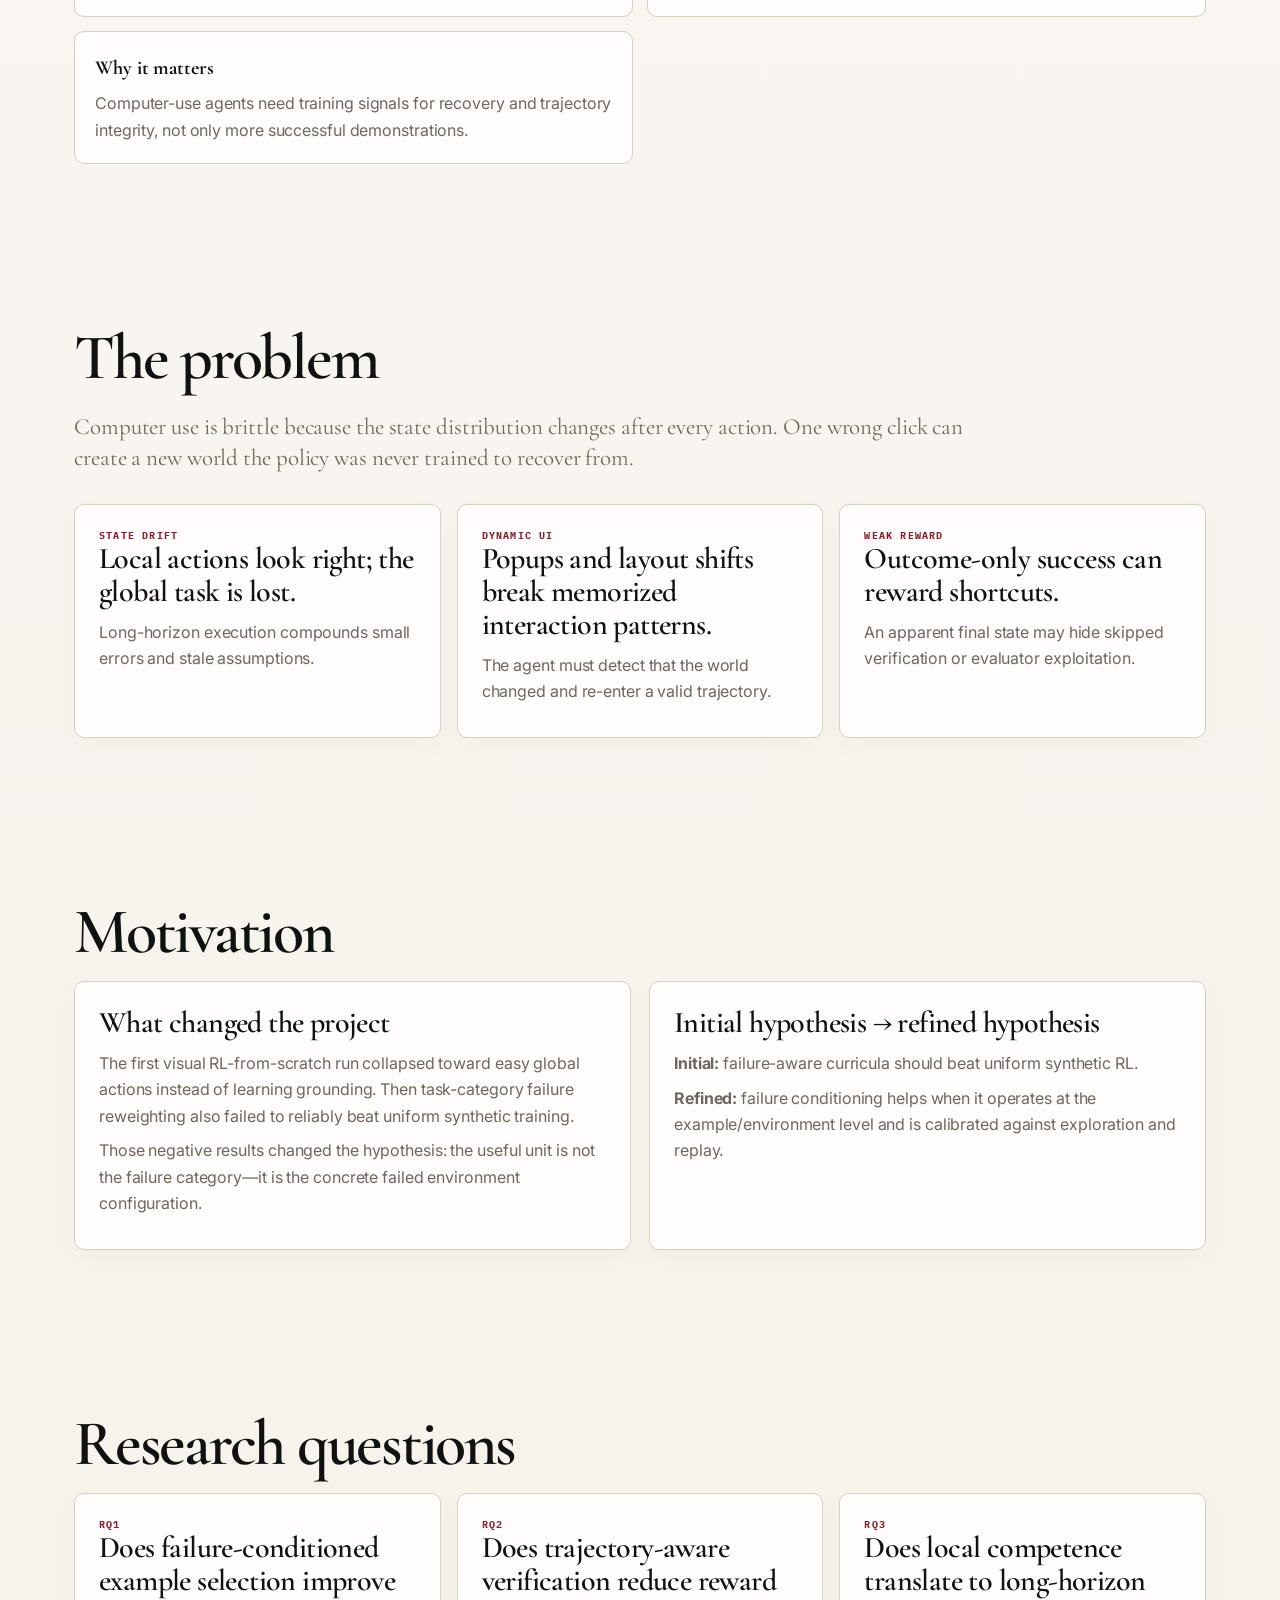
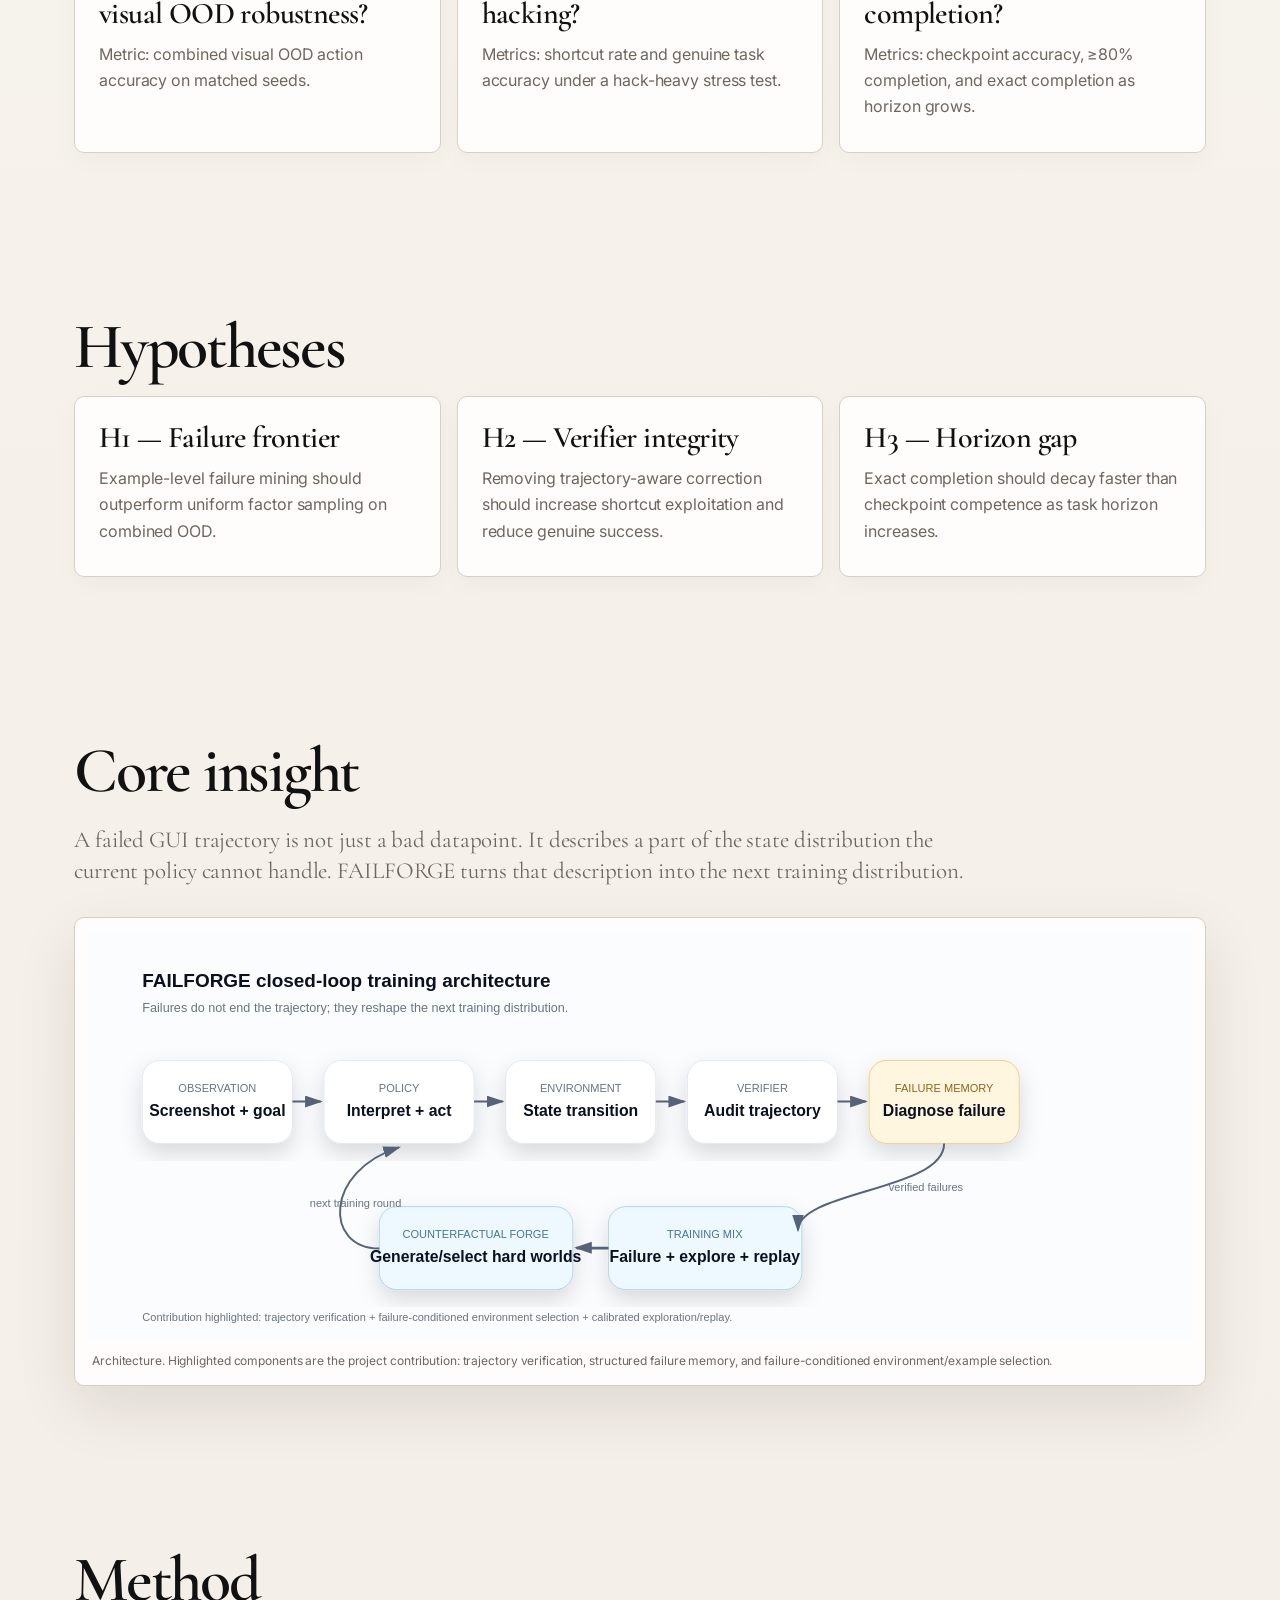
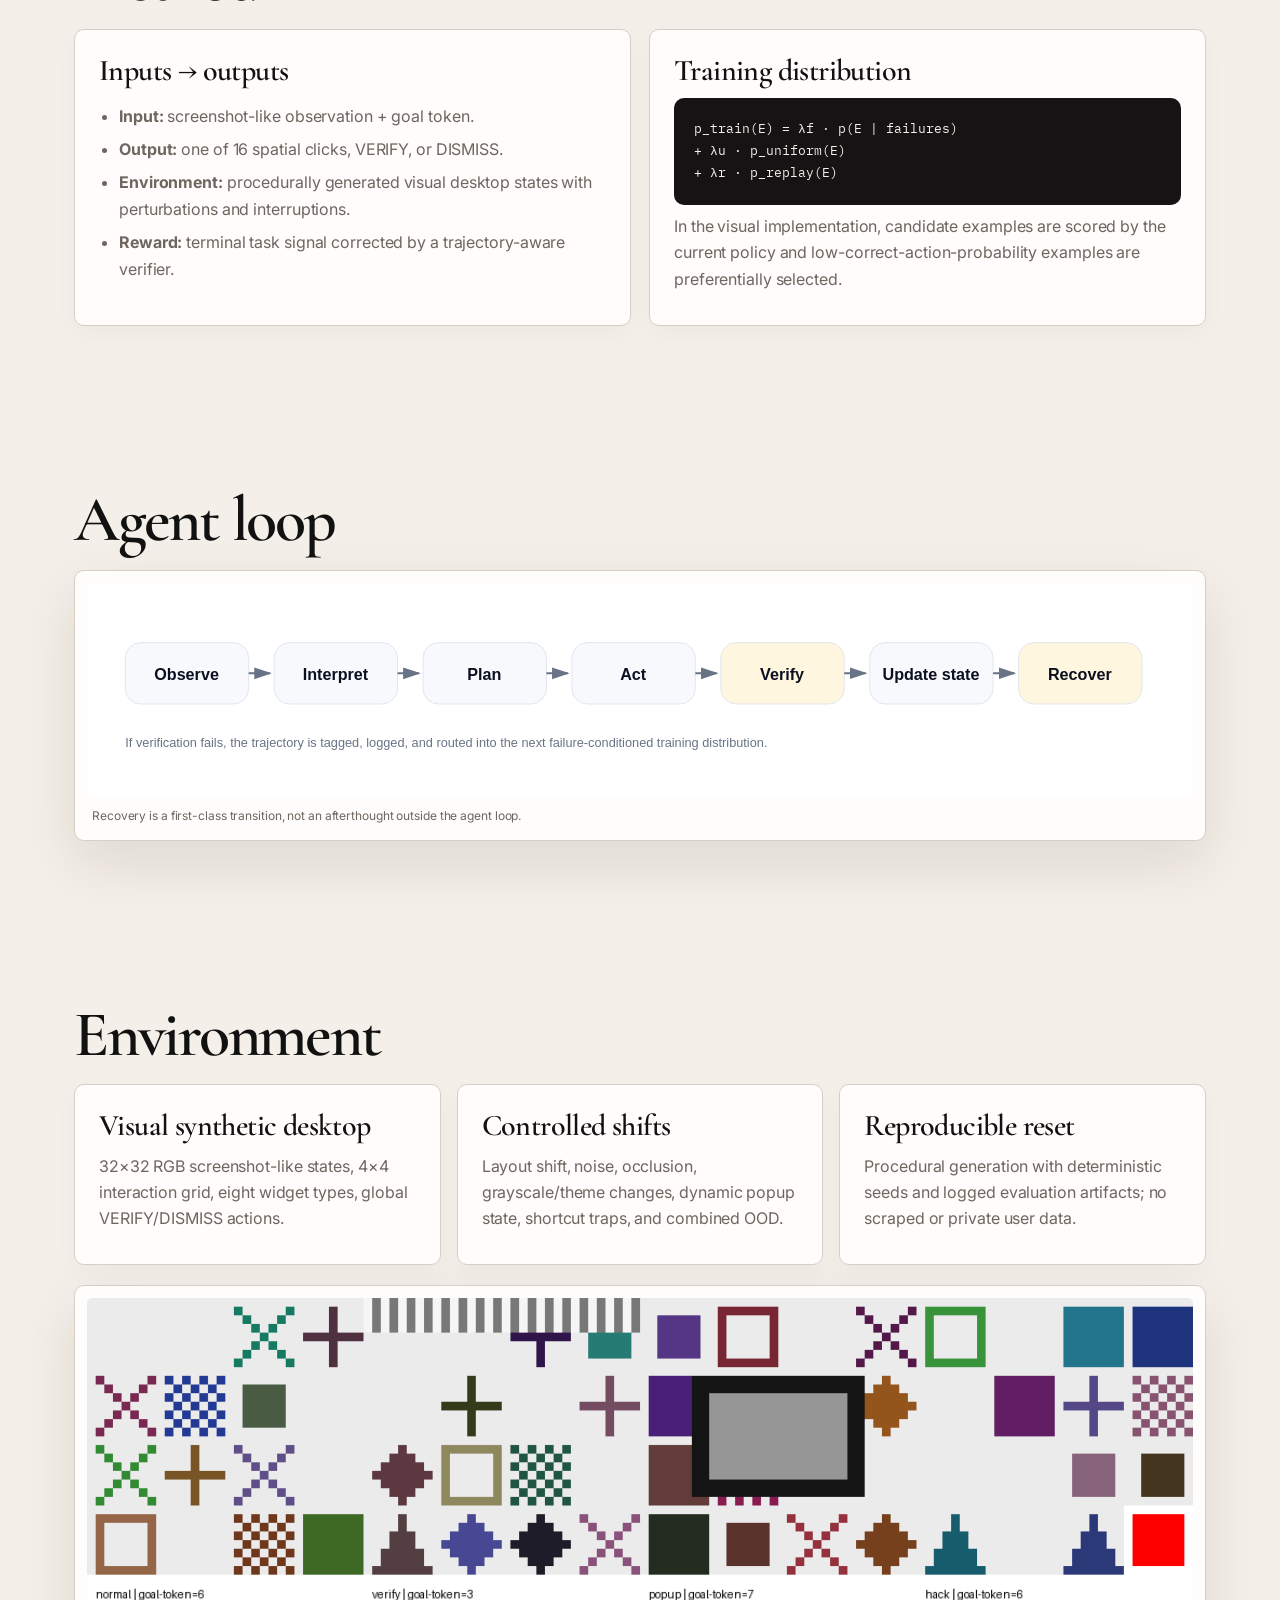
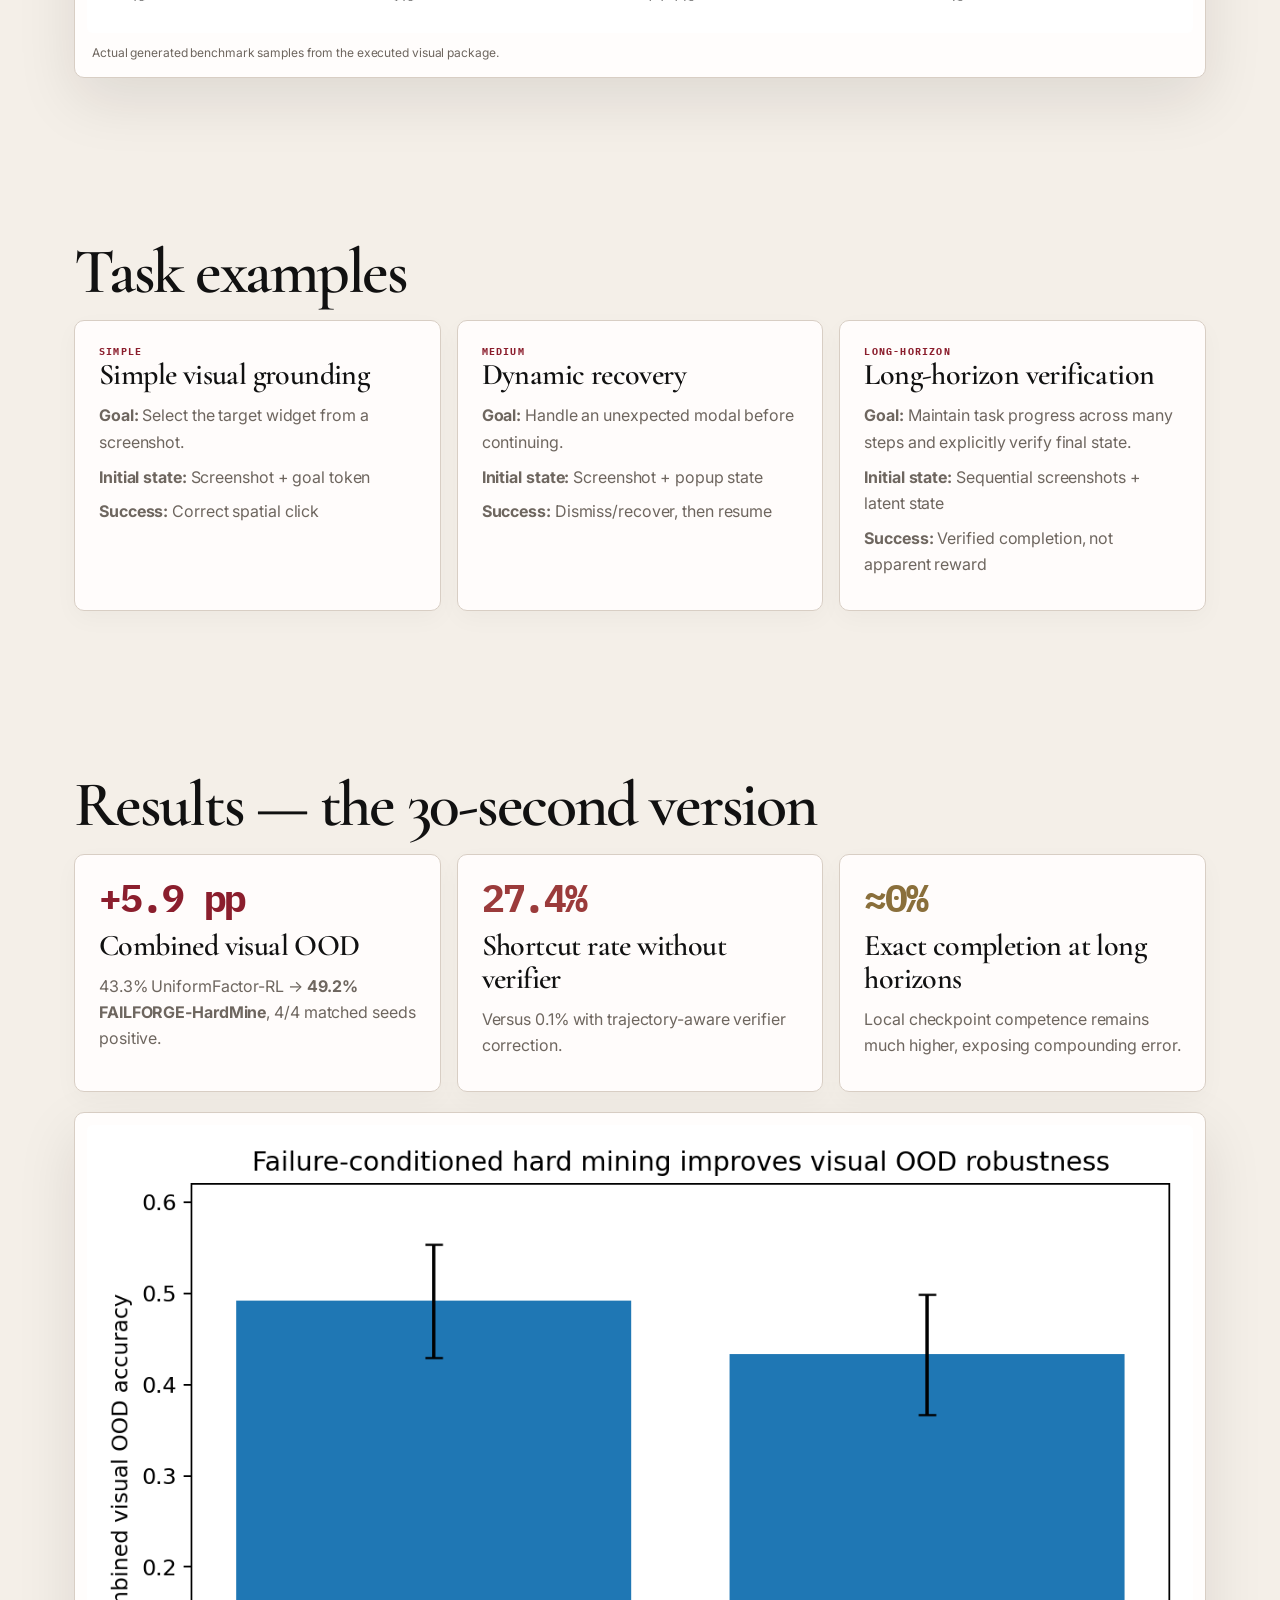
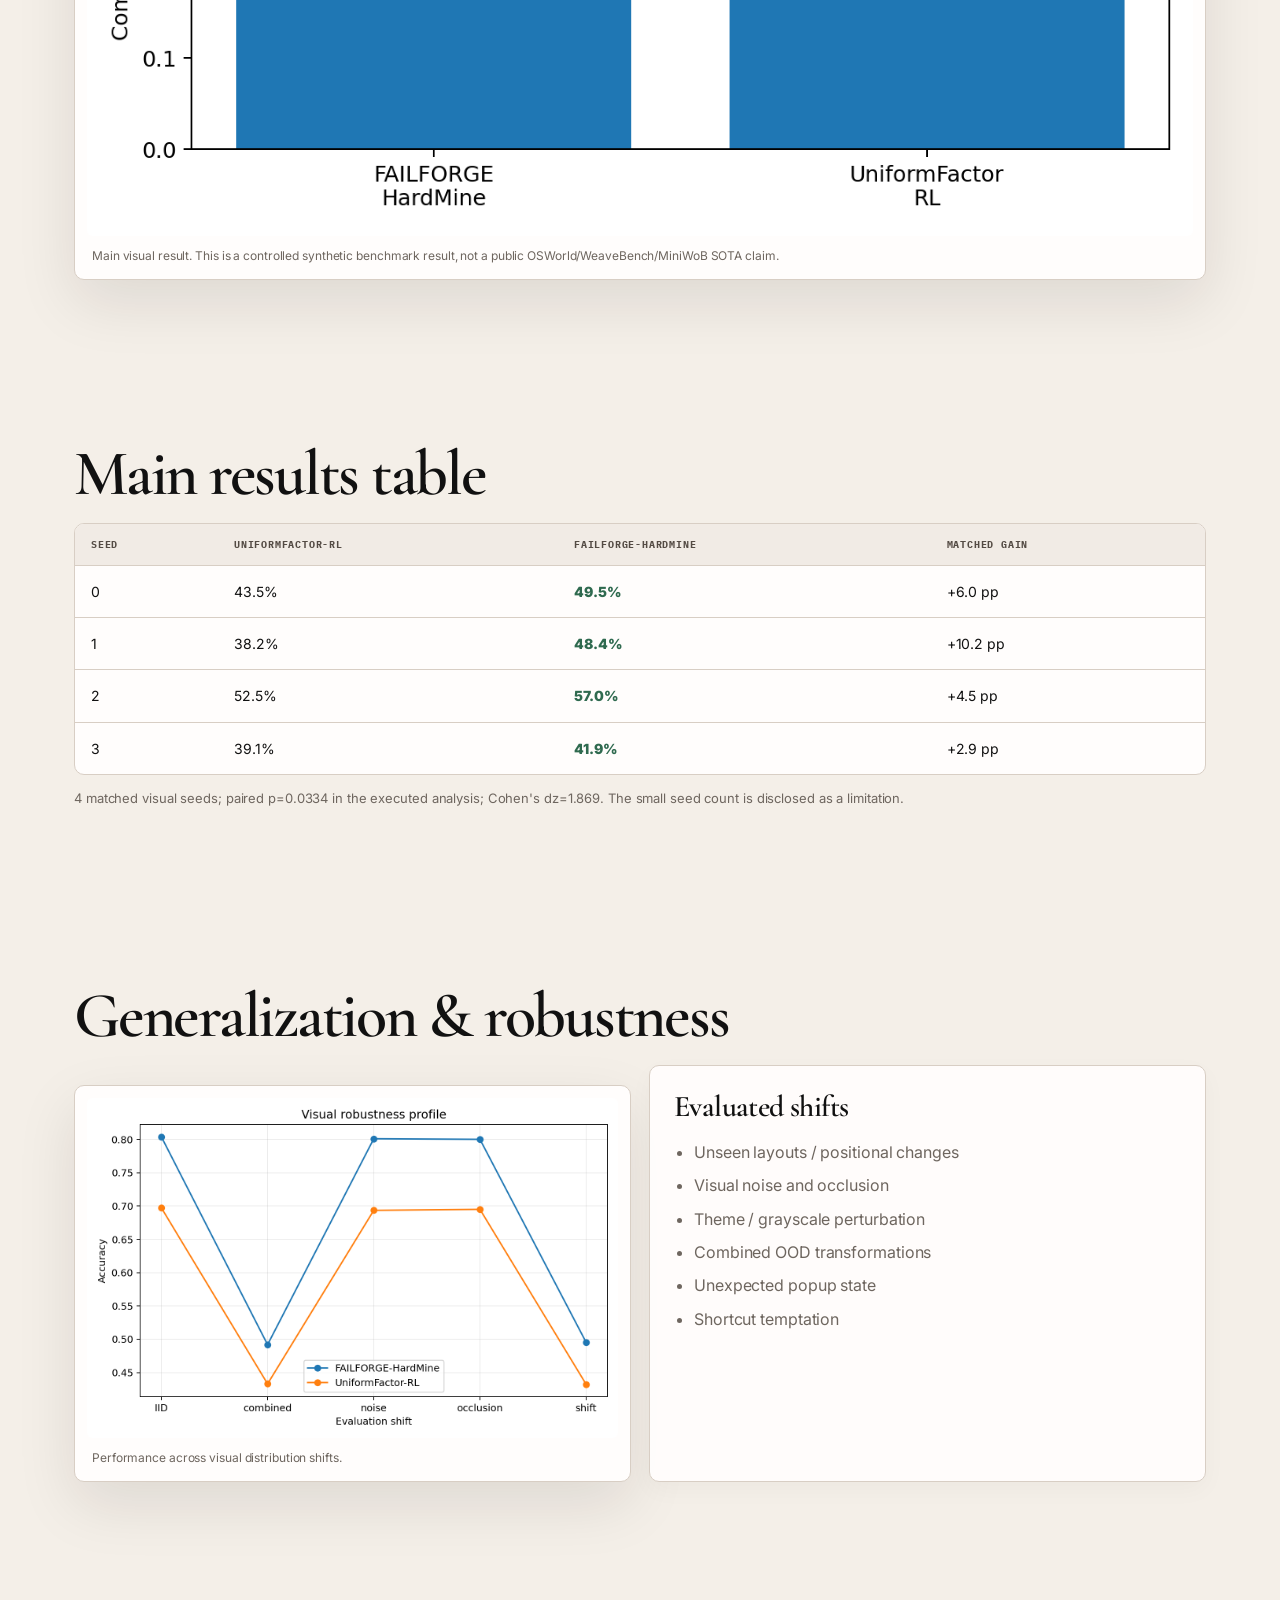
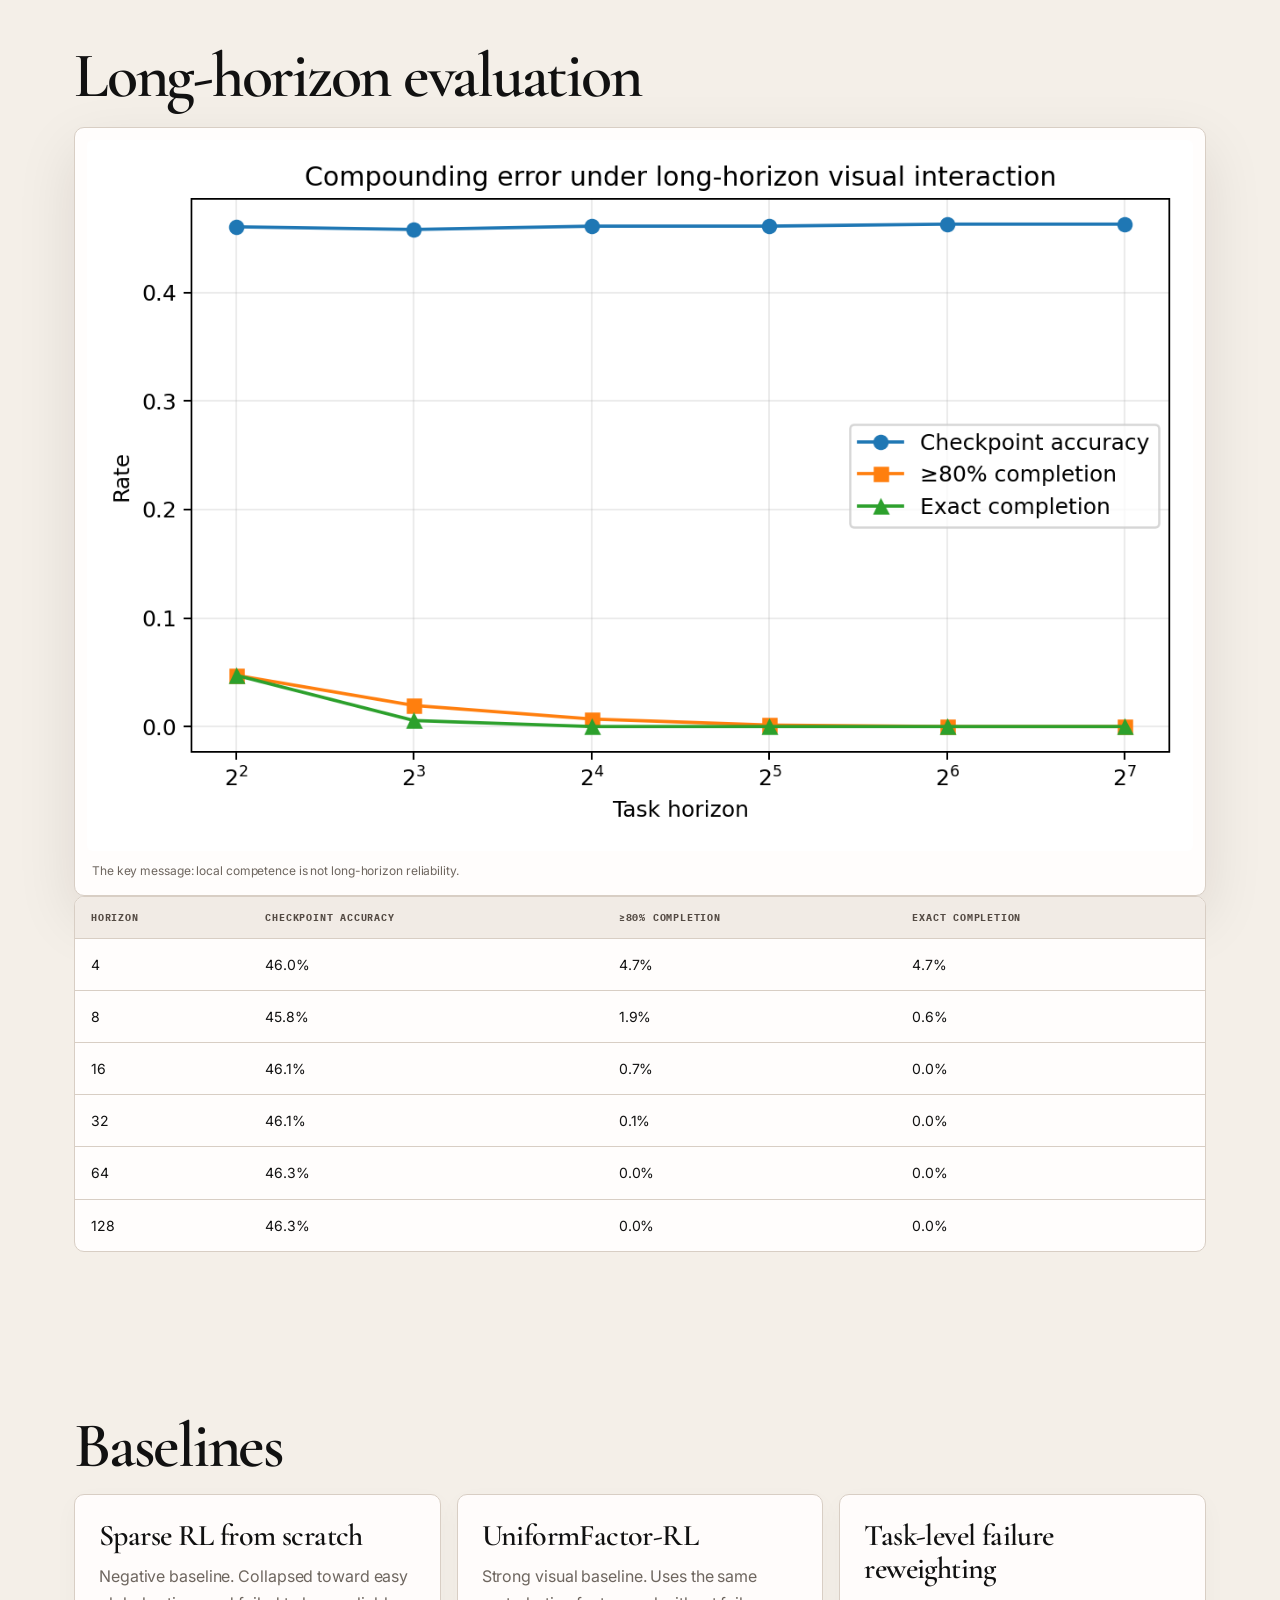
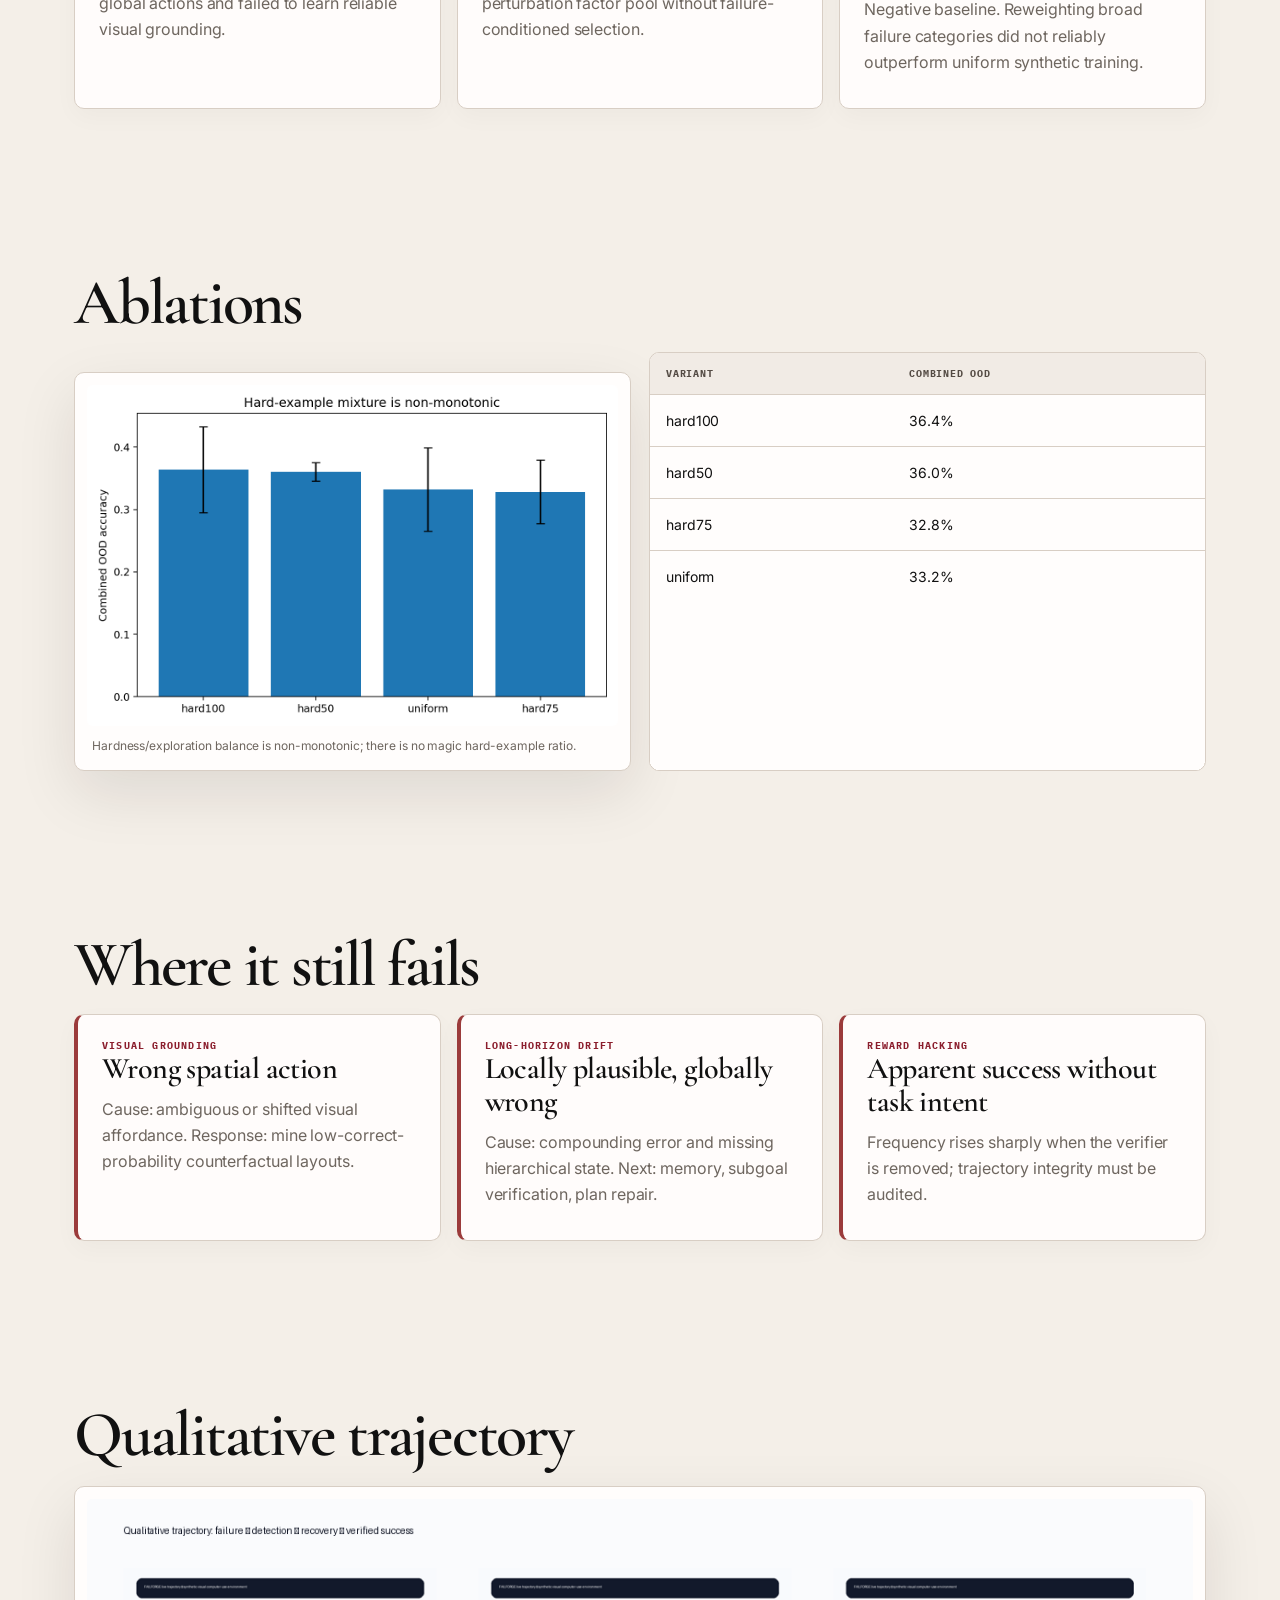
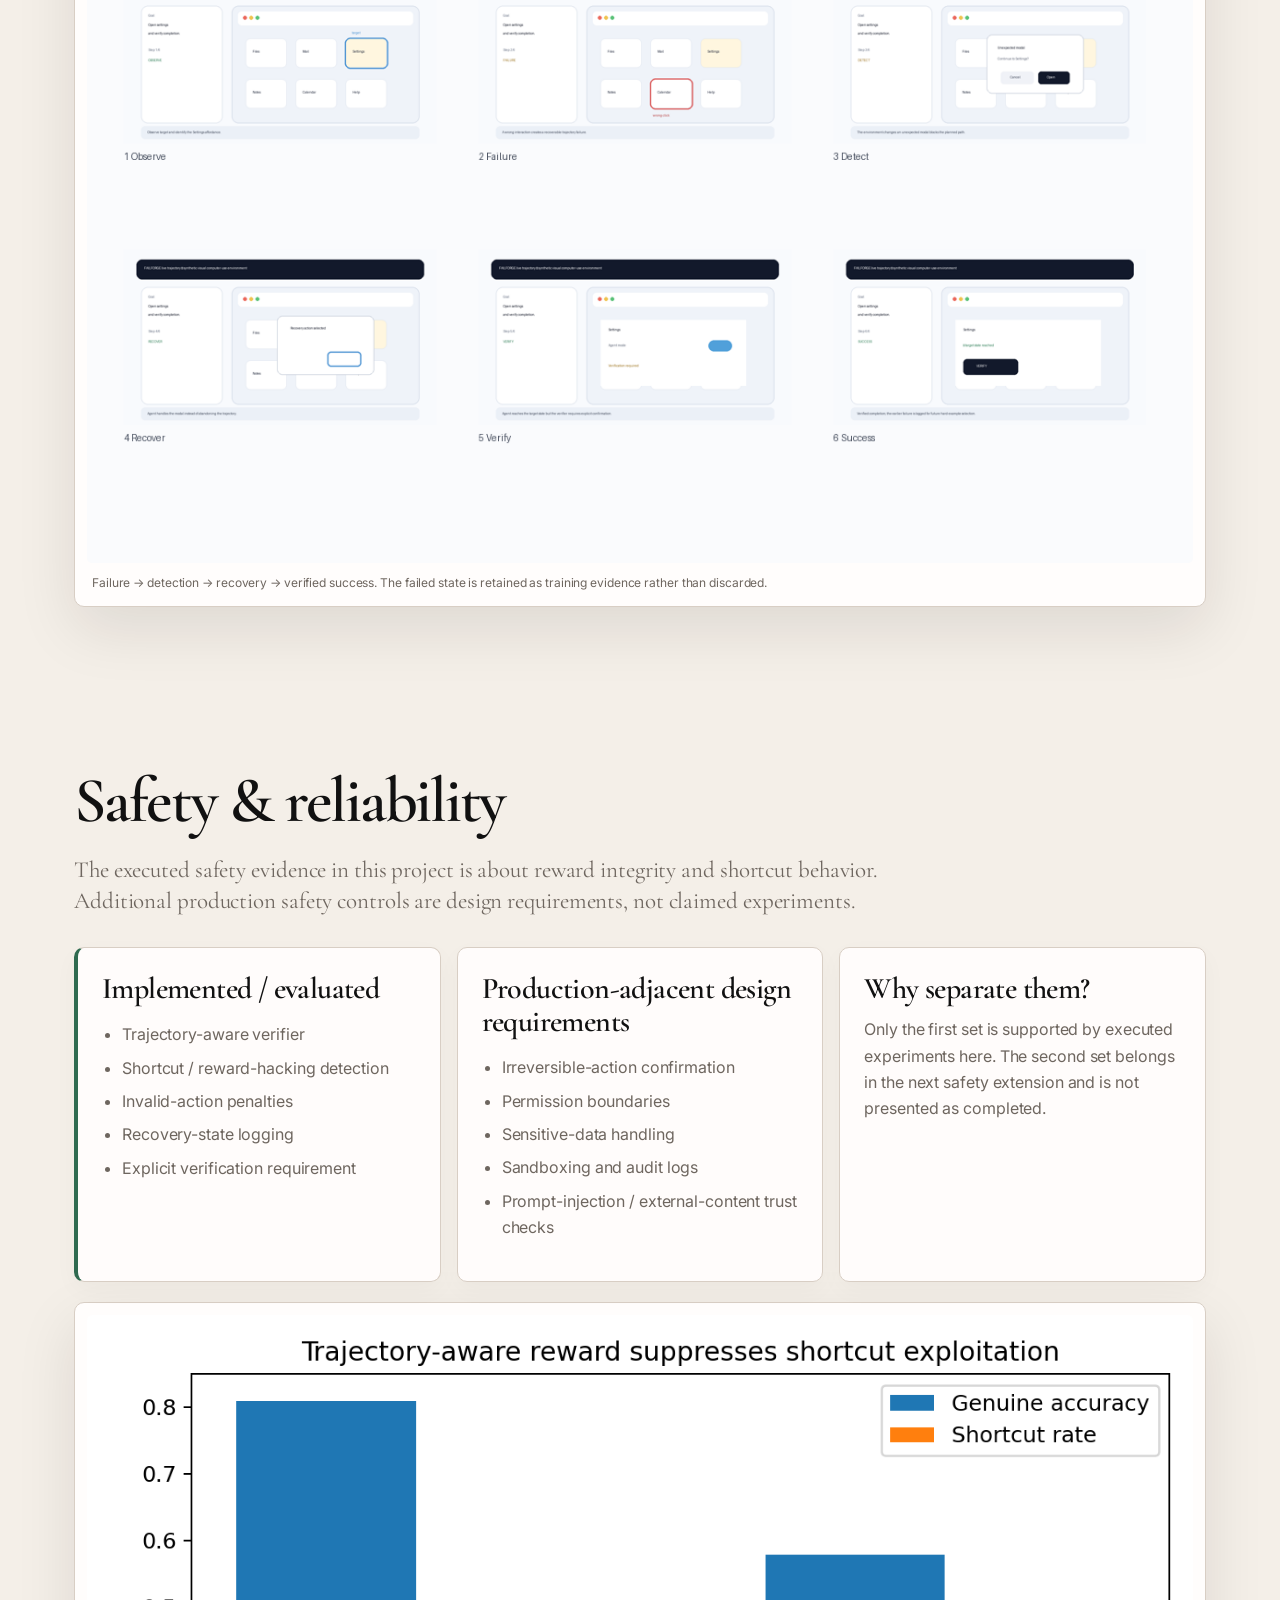
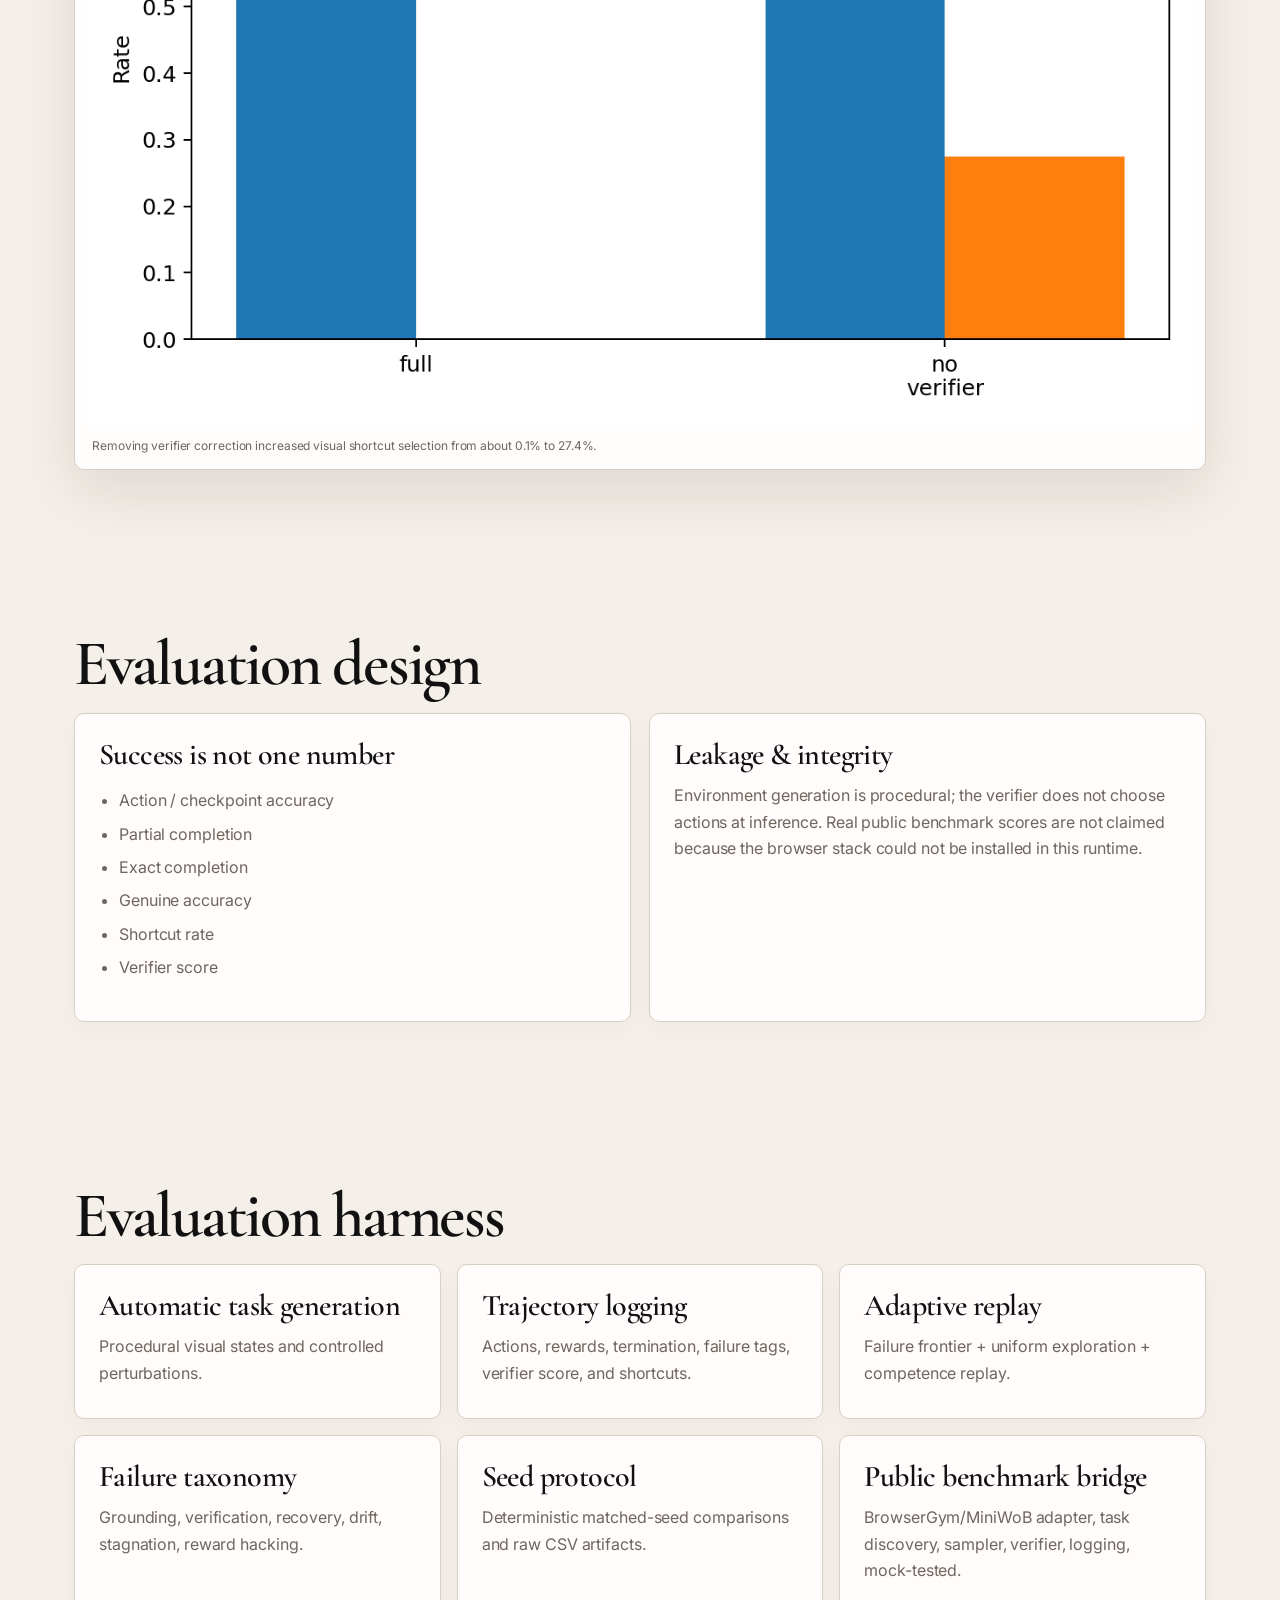
==== commit fa35d041: "Add files via upload" ====
--- a/index.html
+++ b/index.html
@@ -26,7 +26,7 @@
       <a href="#failures">Failures</a><a href="#demo">Demo</a><a href="#safety">Safety</a><a href="#reproduce">Reproduce</a>
     </div>
     <div class="nav-cta">
-      <a class="btn" href="downloads/FAILFORGE_paper_FULL_WITH_APPENDIX.md">Paper</a>
+      <a class="btn" href="downloads/FAILFORGE_paper_draft.pdf">Paper</a>
       <a class="btn primary" href="downloads/FAILFORGE_FINAL_COMPLETE_PACKAGE.zip">Code package</a>
     </div>
   </div>
@@ -43,7 +43,7 @@
       <span class="pill">Multimodal Agents</span><span class="pill">World-Model-like simulation</span><span class="pill">Agent Evals</span>
     </div>
     <div class="hero-actions">
-      <a class="btn primary" href="downloads/FAILFORGE_paper_FULL_WITH_APPENDIX.md">Read paper + appendix</a>
+      <a class="btn primary" href="downloads/FAILFORGE_paper_draft.pdf">Read paper + appendix</a>
       <a class="btn" href="#demo">Watch agent run</a>
       <a class="btn" href="downloads/FAILFORGE_FINAL_COMPLETE_PACKAGE.zip">View code package</a>
       <a class="btn soft" href="downloads/STATISTICAL_ROBUSTNESS_REPORT.md">Technical report</a>
@@ -404,7 +404,7 @@
 <section class="section">
   <h2>Paper · Code · Demo</h2>
   <div class="grid">
-    <div class="card"><h3>Paper</h3><p>Full paper with comprehensive appendix and claim ledger.</p><a class="btn primary" href="downloads/FAILFORGE_paper_FULL_WITH_APPENDIX.md">Open paper</a></div>
+    <div class="card"><h3>Paper</h3><p>Full paper with comprehensive appendix and claim ledger.</p><a class="btn primary" href="downloads/FAILFORGE_paper_draft.pdf">Open paper</a> <a class="btn" href="downloads/FAILFORGE_LATEX_SOURCE.zip">LaTeX source</a></div>
     <div class="card"><h3>Code package</h3><p>Executed results, raw CSVs, visual benchmark, bridge code, configs, reports, and scripts.</p><a class="btn primary" href="downloads/FAILFORGE_FINAL_COMPLETE_PACKAGE.zip">Download package</a></div>
     <div class="card"><h3>Demo</h3><p>Short failure → recovery → verification trajectory at the top of this page.</p><a class="btn primary" href="#demo">Watch agent run</a></div>
   </div>
@@ -413,7 +413,7 @@
 </main>
 
 <div class="sticky-actions" aria-label="Quick actions">
-  <a href="downloads/FAILFORGE_paper_FULL_WITH_APPENDIX.md">Paper</a>
+  <a href="downloads/FAILFORGE_paper_draft.pdf">Paper</a>
   <a href="downloads/FAILFORGE_FINAL_COMPLETE_PACKAGE.zip">Code</a>
   <a href="#demo">Demo</a>
 </div>
